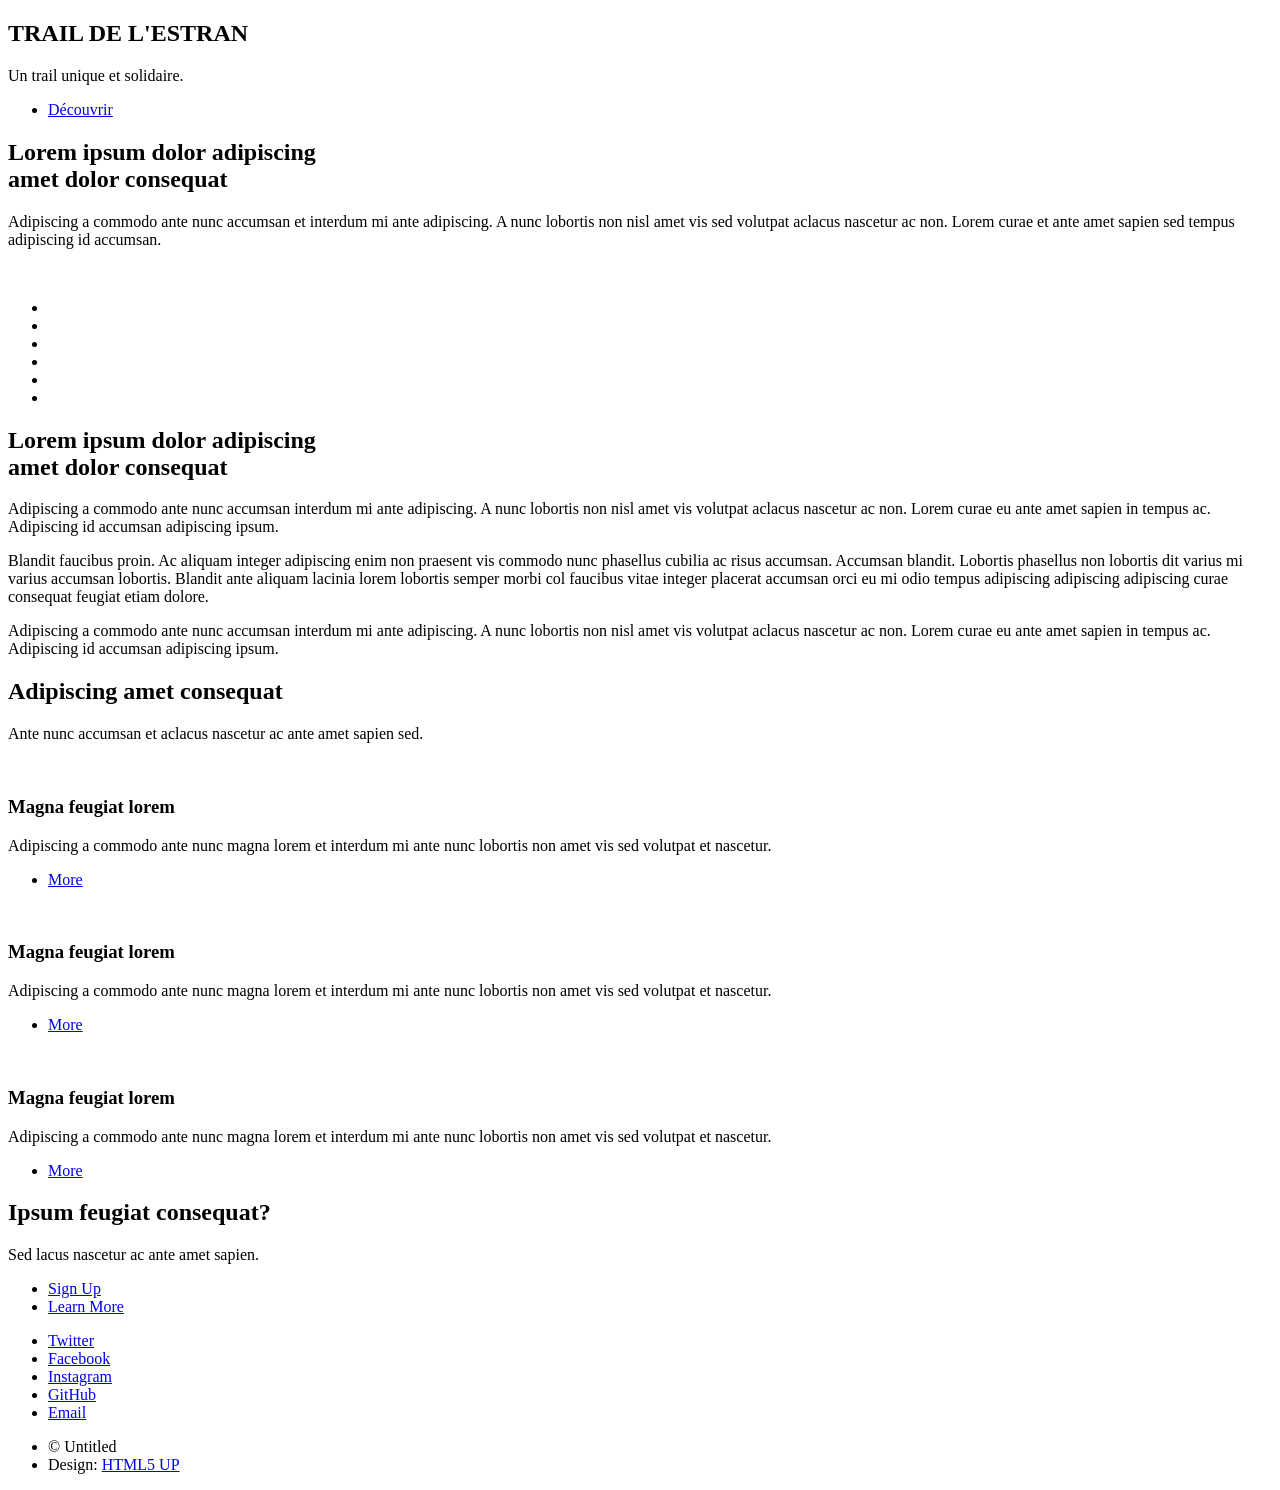
==== index.html @ 40e620a9 "initial commit" ====
<!DOCTYPE HTML>
<!--
	Photon by HTML5 UP
	html5up.net | @ajlkn
	Free for personal and commercial use under the CCA 3.0 license (html5up.net/license)
-->
<html>
	<head>
		<title>Photon by HTML5 UP</title>
		<meta charset="utf-8" />
		<meta name="viewport" content="width=device-width, initial-scale=1, user-scalable=no" />
		<link rel="stylesheet" href="assets/css/main.css" />
		<noscript><link rel="stylesheet" href="assets/css/noscript.css" /></noscript>
	</head>
	<body class="is-preload">

		<!-- Header -->
			<section id="header">
				<div class="inner">
					<span class="icon solid major fa-cloud"></span>
					<h1>TRAIL DE L'ESTRAN</h1>
					<p>Un trail unique et solidaire.</p>
					<ul class="actions special">
						<li><a href="#one" class="button scrolly">Découvrir</a></li>
					</ul>
				</div>
			</section>

		<!-- One -->
			<section id="one" class="main style1">
				<div class="container">
					<div class="row gtr-150">
						<div class="col-6 col-12-medium">
							<header class="major">
								<h2>Lorem ipsum dolor adipiscing<br />
								amet dolor consequat</h2>
							</header>
							<p>Adipiscing a commodo ante nunc accumsan et interdum mi ante adipiscing. A nunc lobortis non nisl amet vis sed volutpat aclacus nascetur ac non. Lorem curae et ante amet sapien sed tempus adipiscing id accumsan.</p>
						</div>
						<div class="col-6 col-12-medium imp-medium">
							<span class="image fit"><img src="images/pic01.jpg" alt="" /></span>
						</div>
					</div>
				</div>
			</section>

		<!-- Two -->
			<section id="two" class="main style2">
				<div class="container">
					<div class="row gtr-150">
						<div class="col-6 col-12-medium">
							<ul class="major-icons">
								<li><span class="icon solid style1 major fa-code"></span></li>
								<li><span class="icon solid style2 major fa-bolt"></span></li>
								<li><span class="icon solid style3 major fa-camera-retro"></span></li>
								<li><span class="icon solid style4 major fa-cog"></span></li>
								<li><span class="icon solid style5 major fa-desktop"></span></li>
								<li><span class="icon solid style6 major fa-calendar"></span></li>
							</ul>
						</div>
						<div class="col-6 col-12-medium">
							<header class="major">
								<h2>Lorem ipsum dolor adipiscing<br />
								amet dolor consequat</h2>
							</header>
							<p>Adipiscing a commodo ante nunc accumsan interdum mi ante adipiscing. A nunc lobortis non nisl amet vis volutpat aclacus nascetur ac non. Lorem curae eu ante amet sapien in tempus ac. Adipiscing id accumsan adipiscing ipsum.</p>
							<p>Blandit faucibus proin. Ac aliquam integer adipiscing enim non praesent vis commodo nunc phasellus cubilia ac risus accumsan. Accumsan blandit. Lobortis phasellus non lobortis dit varius mi varius accumsan lobortis. Blandit ante aliquam lacinia lorem lobortis semper morbi col faucibus vitae integer placerat accumsan orci eu mi odio tempus adipiscing adipiscing adipiscing curae consequat feugiat etiam dolore.</p>
							<p>Adipiscing a commodo ante nunc accumsan interdum mi ante adipiscing. A nunc lobortis non nisl amet vis volutpat aclacus nascetur ac non. Lorem curae eu ante amet sapien in tempus ac. Adipiscing id accumsan adipiscing ipsum.</p>
						</div>
					</div>
				</div>
			</section>

		<!-- Three -->
			<section id="three" class="main style1 special">
				<div class="container">
					<header class="major">
						<h2>Adipiscing amet consequat</h2>
					</header>
					<p>Ante nunc accumsan et aclacus nascetur ac ante amet sapien sed.</p>
					<div class="row gtr-150">
						<div class="col-4 col-12-medium">
							<span class="image fit"><img src="images/pic02.jpg" alt="" /></span>
							<h3>Magna feugiat lorem</h3>
							<p>Adipiscing a commodo ante nunc magna lorem et interdum mi ante nunc lobortis non amet vis sed volutpat et nascetur.</p>
							<ul class="actions special">
								<li><a href="#" class="button">More</a></li>
							</ul>
						</div>
						<div class="col-4 col-12-medium">
							<span class="image fit"><img src="images/pic03.jpg" alt="" /></span>
							<h3>Magna feugiat lorem</h3>
							<p>Adipiscing a commodo ante nunc magna lorem et interdum mi ante nunc lobortis non amet vis sed volutpat et nascetur.</p>
							<ul class="actions special">
								<li><a href="#" class="button">More</a></li>
							</ul>
						</div>
						<div class="col-4 col-12-medium">
							<span class="image fit"><img src="images/pic04.jpg" alt="" /></span>
							<h3>Magna feugiat lorem</h3>
							<p>Adipiscing a commodo ante nunc magna lorem et interdum mi ante nunc lobortis non amet vis sed volutpat et nascetur.</p>
							<ul class="actions special">
								<li><a href="#" class="button">More</a></li>
							</ul>
						</div>
					</div>
				</div>
			</section>

		<!-- Four -->
			<section id="four" class="main style2 special">
				<div class="container">
					<header class="major">
						<h2>Ipsum feugiat consequat?</h2>
					</header>
					<p>Sed lacus nascetur ac ante amet sapien.</p>
					<ul class="actions special">
						<li><a href="#" class="button wide primary">Sign Up</a></li>
						<li><a href="#" class="button wide">Learn More</a></li>
					</ul>
				</div>
			</section>

		<!-- Five -->
		<!--
			<section id="five" class="main style1">
				<div class="container">
					<header class="major special">
						<h2>Elements</h2>
					</header>

					<section>
						<h4>Text</h4>
						<p>This is <b>bold</b> and this is <strong>strong</strong>. This is <i>italic</i> and this is <em>emphasized</em>.
						This is <sup>superscript</sup> text and this is <sub>subscript</sub> text.
						This is <u>underlined</u> and this is code: <code>for (;;) { ... }</code>. Finally, <a href="#">this is a link</a>.</p>
						<hr />
						<header>
							<h4>Heading with a Subtitle</h4>
							<p>Lorem ipsum dolor sit amet nullam id egestas urna aliquam</p>
						</header>
						<p>Nunc lacinia ante nunc ac lobortis. Interdum adipiscing gravida odio porttitor sem non mi integer non faucibus ornare mi ut ante amet placerat aliquet. Volutpat eu sed ante lacinia sapien lorem accumsan varius montes viverra nibh in adipiscing blandit tempus accumsan.</p>
						<header>
							<h5>Heading with a Subtitle</h5>
							<p>Lorem ipsum dolor sit amet nullam id egestas urna aliquam</p>
						</header>
						<p>Nunc lacinia ante nunc ac lobortis. Interdum adipiscing gravida odio porttitor sem non mi integer non faucibus ornare mi ut ante amet placerat aliquet. Volutpat eu sed ante lacinia sapien lorem accumsan varius montes viverra nibh in adipiscing blandit tempus accumsan.</p>
						<hr />
						<h2>Heading Level 2</h2>
						<h3>Heading Level 3</h3>
						<h4>Heading Level 4</h4>
						<h5>Heading Level 5</h5>
						<h6>Heading Level 6</h6>
						<hr />
						<h5>Blockquote</h5>
						<blockquote>Fringilla nisl. Donec accumsan interdum nisi, quis tincidunt felis sagittis eget tempus euismod. Vestibulum ante ipsum primis in faucibus vestibulum. Blandit adipiscing eu felis iaculis volutpat ac adipiscing accumsan faucibus. Vestibulum ante ipsum primis in faucibus lorem ipsum dolor sit amet nullam adipiscing eu felis.</blockquote>
						<h5>Preformatted</h5>
						<pre><code>i = 0;

while (!deck.isInOrder()) {
print 'Iteration ' + i;
deck.shuffle();
i++;
}

print 'It took ' + i + ' iterations to sort the deck.';</code></pre>
					</section>

					<section>
						<h4>Lists</h4>
						<div class="row">
							<div class="col-6 col-12-medium">
								<h5>Unordered</h5>
								<ul>
									<li>Dolor pulvinar etiam.</li>
									<li>Sagittis adipiscing.</li>
									<li>Felis enim feugiat.</li>
								</ul>
								<h5>Alternate</h5>
								<ul class="alt">
									<li>Dolor pulvinar etiam.</li>
									<li>Sagittis adipiscing.</li>
									<li>Felis enim feugiat.</li>
								</ul>
							</div>
							<div class="col-6 col-12-medium">
								<h5>Ordered</h5>
								<ol>
									<li>Dolor pulvinar etiam.</li>
									<li>Etiam vel felis viverra.</li>
									<li>Felis enim feugiat.</li>
									<li>Dolor pulvinar etiam.</li>
									<li>Etiam vel felis lorem.</li>
									<li>Felis enim et feugiat.</li>
								</ol>
								<h5>Icons</h5>
								<ul class="icons">
									<li><a href="#" class="icon brands fa-twitter"><span class="label">Twitter</span></a></li>
									<li><a href="#" class="icon brands fa-facebook-f"><span class="label">Facebook</span></a></li>
									<li><a href="#" class="icon brands fa-instagram"><span class="label">Instagram</span></a></li>
									<li><a href="#" class="icon brands fa-github"><span class="label">Github</span></a></li>
								</ul>
							</div>
						</div>
						<h5>Actions</h5>
						<div class="row">
							<div class="col-6 col-12-medium">
								<ul class="actions">
									<li><a href="#" class="button primary">Default</a></li>
									<li><a href="#" class="button">Default</a></li>
								</ul>
								<ul class="actions small">
									<li><a href="#" class="button primary small">Small</a></li>
									<li><a href="#" class="button small">Small</a></li>
								</ul>
								<ul class="actions stacked">
									<li><a href="#" class="button primary">Default</a></li>
									<li><a href="#" class="button">Default</a></li>
								</ul>
								<ul class="actions stacked">
									<li><a href="#" class="button primary small">Small</a></li>
									<li><a href="#" class="button small">Small</a></li>
								</ul>
							</div>
							<div class="col-6 col-12-medium">
								<ul class="actions stacked">
									<li><a href="#" class="button primary fit">Default</a></li>
									<li><a href="#" class="button fit">Default</a></li>
								</ul>
								<ul class="actions stacked">
									<li><a href="#" class="button primary small fit">Small</a></li>
									<li><a href="#" class="button small fit">Small</a></li>
								</ul>
							</div>
						</div>
					</section>

					<section>
						<h4>Table</h4>
						<h5>Default</h5>
						<div class="table-wrapper">
							<table>
								<thead>
									<tr>
										<th>Name</th>
										<th>Description</th>
										<th>Price</th>
									</tr>
								</thead>
								<tbody>
									<tr>
										<td>Item One</td>
										<td>Ante turpis integer aliquet porttitor.</td>
										<td>29.99</td>
									</tr>
									<tr>
										<td>Item Two</td>
										<td>Vis ac commodo adipiscing arcu aliquet.</td>
										<td>19.99</td>
									</tr>
									<tr>
										<td>Item Three</td>
										<td> Morbi faucibus arcu accumsan lorem.</td>
										<td>29.99</td>
									</tr>
									<tr>
										<td>Item Four</td>
										<td>Vitae integer tempus condimentum.</td>
										<td>19.99</td>
									</tr>
									<tr>
										<td>Item Five</td>
										<td>Ante turpis integer aliquet porttitor.</td>
										<td>29.99</td>
									</tr>
								</tbody>
								<tfoot>
									<tr>
										<td colspan="2"></td>
										<td>100.00</td>
									</tr>
								</tfoot>
							</table>
						</div>

						<h5>Alternate</h5>
						<div class="table-wrapper">
							<table class="alt">
								<thead>
									<tr>
										<th>Name</th>
										<th>Description</th>
										<th>Price</th>
									</tr>
								</thead>
								<tbody>
									<tr>
										<td>Item One</td>
										<td>Ante turpis integer aliquet porttitor.</td>
										<td>29.99</td>
									</tr>
									<tr>
										<td>Item Two</td>
										<td>Vis ac commodo adipiscing arcu aliquet.</td>
										<td>19.99</td>
									</tr>
									<tr>
										<td>Item Three</td>
										<td> Morbi faucibus arcu accumsan lorem.</td>
										<td>29.99</td>
									</tr>
									<tr>
										<td>Item Four</td>
										<td>Vitae integer tempus condimentum.</td>
										<td>19.99</td>
									</tr>
									<tr>
										<td>Item Five</td>
										<td>Ante turpis integer aliquet porttitor.</td>
										<td>29.99</td>
									</tr>
								</tbody>
								<tfoot>
									<tr>
										<td colspan="2"></td>
										<td>100.00</td>
									</tr>
								</tfoot>
							</table>
						</div>
					</section>

					<section>
						<h4>Buttons</h4>
						<ul class="actions">
							<li><a href="#" class="button primary">Primary</a></li>
							<li><a href="#" class="button">Default</a></li>
						</ul>
						<ul class="actions">
							<li><a href="#" class="button large">Large</a></li>
							<li><a href="#" class="button">Default</a></li>
							<li><a href="#" class="button small">Small</a></li>
						</ul>
						<ul class="actions fit">
							<li><a href="#" class="button fit">Fit</a></li>
							<li><a href="#" class="button primary fit">Fit</a></li>
							<li><a href="#" class="button fit">Fit</a></li>
						</ul>
						<ul class="actions fit small">
							<li><a href="#" class="button primary fit small">Fit + Small</a></li>
							<li><a href="#" class="button fit small">Fit + Small</a></li>
							<li><a href="#" class="button primary fit small">Fit + Small</a></li>
						</ul>
						<ul class="actions">
							<li><a href="#" class="button primary icon solid fa-download">Icon</a></li>
							<li><a href="#" class="button icon solid fa-download">Icon</a></li>
						</ul>
						<ul class="actions">
							<li><span class="button primary disabled">Disabled</span></li>
							<li><span class="button disabled">Disabled</span></li>
						</ul>
					</section>

					<section>
						<h4>Form</h4>
						<form method="post" action="#">
							<div class="row gtr-uniform gtr-50">
								<div class="col-6 col-12-xsmall">
									<input type="text" name="demo-name" id="demo-name" value="" placeholder="Name" />
								</div>
								<div class="col-6 col-12-xsmall">
									<input type="email" name="demo-email" id="demo-email" value="" placeholder="Email" />
								</div>
								<div class="col-12">
									<select name="demo-category" id="demo-category">
										<option value="">- Category -</option>
										<option value="1">Manufacturing</option>
										<option value="1">Shipping</option>
										<option value="1">Administration</option>
										<option value="1">Human Resources</option>
									</select>
								</div>
								<div class="col-4 col-12-small">
									<input type="radio" id="demo-priority-low" name="demo-priority" checked>
									<label for="demo-priority-low">Low</label>
								</div>
								<div class="col-4 col-12-small">
									<input type="radio" id="demo-priority-normal" name="demo-priority">
									<label for="demo-priority-normal">Normal</label>
								</div>
								<div class="col-4 col-12-small">
									<input type="radio" id="demo-priority-high" name="demo-priority">
									<label for="demo-priority-high">High</label>
								</div>
								<div class="col-6 col-12-small">
									<input type="checkbox" id="demo-copy" name="demo-copy">
									<label for="demo-copy">Email me a copy</label>
								</div>
								<div class="col-6 col-12-small">
									<input type="checkbox" id="demo-human" name="demo-human" checked>
									<label for="demo-human">Not a robot</label>
								</div>
								<div class="col-12">
									<textarea name="demo-message" id="demo-message" placeholder="Enter your message" rows="6"></textarea>
								</div>
								<div class="col-12">
									<ul class="actions">
										<li><input type="submit" value="Send Message" class="primary" /></li>
										<li><input type="reset" value="Reset" /></li>
									</ul>
								</div>
							</div>
						</form>
					</section>

					<section>
						<h4>Image</h4>
						<h5>Fit</h5>
						<div class="box alt">
							<div class="row gtr-uniform gtr-50">
								<div class="col-12"><span class="image fit"><img src="images/pic06.jpg" alt="" /></span></div>
								<div class="col-4"><span class="image fit"><img src="images/pic02.jpg" alt="" /></span></div>
								<div class="col-4"><span class="image fit"><img src="images/pic03.jpg" alt="" /></span></div>
								<div class="col-4"><span class="image fit"><img src="images/pic04.jpg" alt="" /></span></div>
								<div class="col-4"><span class="image fit"><img src="images/pic03.jpg" alt="" /></span></div>
								<div class="col-4"><span class="image fit"><img src="images/pic04.jpg" alt="" /></span></div>
								<div class="col-4"><span class="image fit"><img src="images/pic02.jpg" alt="" /></span></div>
								<div class="col-4"><span class="image fit"><img src="images/pic04.jpg" alt="" /></span></div>
								<div class="col-4"><span class="image fit"><img src="images/pic02.jpg" alt="" /></span></div>
								<div class="col-4"><span class="image fit"><img src="images/pic03.jpg" alt="" /></span></div>
							</div>
						</div>
						<h5>Left &amp; Right</h5>
						<p><span class="image left"><img src="images/pic05.jpg" alt="" /></span>Fringilla nisl. Donec accumsan interdum nisi, quis tincidunt felis sagittis eget. tempus euismod. Vestibulum ante ipsum primis in faucibus vestibulum. Blandit adipiscing eu felis iaculis volutpat ac adipiscing accumsan eu faucibus. Integer ac pellentesque praesent tincidunt felis sagittis eget. tempus euismod. Vestibulum ante ipsum primis in faucibus vestibulum. Blandit adipiscing eu felis iaculis volutpat ac adipiscing accumsan eu faucibus. Integer ac pellentesque praesent. Donec accumsan interdum nisi, quis tincidunt felis sagittis eget. tempus euismod. Vestibulum ante ipsum primis in faucibus vestibulum. Blandit adipiscing eu felis iaculis volutpat ac adipiscing accumsan eu faucibus. Integer ac pellentesque praesent tincidunt felis sagittis eget. tempus euismod. Vestibulum ante ipsum primis in faucibus vestibulum. Blandit adipiscing eu felis iaculis volutpat ac adipiscing accumsan eu faucibus. Integer ac pellentesque praesent. Blandit adipiscing eu felis iaculis volutpat ac adipiscing accumsan eu faucibus. Integer ac pellentesque praesent tincidunt felis sagittis eget. tempus euismod. Vestibulum ante ipsum primis in faucibus vestibulum. Blandit adipiscing eu felis iaculis volutpat ac adipiscing accumsan eu faucibus. Integer ac pellentesque praesent.</p>
						<p><span class="image right"><img src="images/pic05.jpg" alt="" /></span>Fringilla nisl. Donec accumsan interdum nisi, quis tincidunt felis sagittis eget. tempus euismod. Vestibulum ante ipsum primis in faucibus vestibulum. Blandit adipiscing eu felis iaculis volutpat ac adipiscing accumsan eu faucibus. Integer ac pellentesque praesent tincidunt felis sagittis eget. tempus euismod. Vestibulum ante ipsum primis in faucibus vestibulum. Blandit adipiscing eu felis iaculis volutpat ac adipiscing accumsan eu faucibus. Integer ac pellentesque praesent. Donec accumsan interdum nisi, quis tincidunt felis sagittis eget. tempus euismod. Vestibulum ante ipsum primis in faucibus vestibulum. Blandit adipiscing eu felis iaculis volutpat ac adipiscing accumsan eu faucibus. Integer ac pellentesque praesent tincidunt felis sagittis eget. tempus euismod. Vestibulum ante ipsum primis in faucibus vestibulum. Blandit adipiscing eu felis iaculis volutpat ac adipiscing accumsan eu faucibus. Integer ac pellentesque praesent. Blandit adipiscing eu felis iaculis volutpat ac adipiscing accumsan eu faucibus. Integer ac pellentesque praesent tincidunt felis sagittis eget. tempus euismod. Vestibulum ante ipsum primis in faucibus vestibulum. Blandit adipiscing eu felis iaculis volutpat ac adipiscing accumsan eu faucibus. Integer ac pellentesque praesent.</p>
					</section>

				</div>
			</section>
		-->

		<!-- Footer -->
			<section id="footer">
				<ul class="icons">
					<li><a href="#" class="icon brands alt fa-twitter"><span class="label">Twitter</span></a></li>
					<li><a href="#" class="icon brands alt fa-facebook-f"><span class="label">Facebook</span></a></li>
					<li><a href="#" class="icon brands alt fa-instagram"><span class="label">Instagram</span></a></li>
					<li><a href="#" class="icon brands alt fa-github"><span class="label">GitHub</span></a></li>
					<li><a href="#" class="icon solid alt fa-envelope"><span class="label">Email</span></a></li>
				</ul>
				<ul class="copyright">
					<li>&copy; Untitled</li><li>Design: <a href="http://html5up.net">HTML5 UP</a></li>
				</ul>
			</section>

		<!-- Scripts -->
			<script src="assets/js/jquery.min.js"></script>
			<script src="assets/js/jquery.scrolly.min.js"></script>
			<script src="assets/js/browser.min.js"></script>
			<script src="assets/js/breakpoints.min.js"></script>
			<script src="assets/js/util.js"></script>
			<script src="assets/js/main.js"></script>

	</body>
</html>
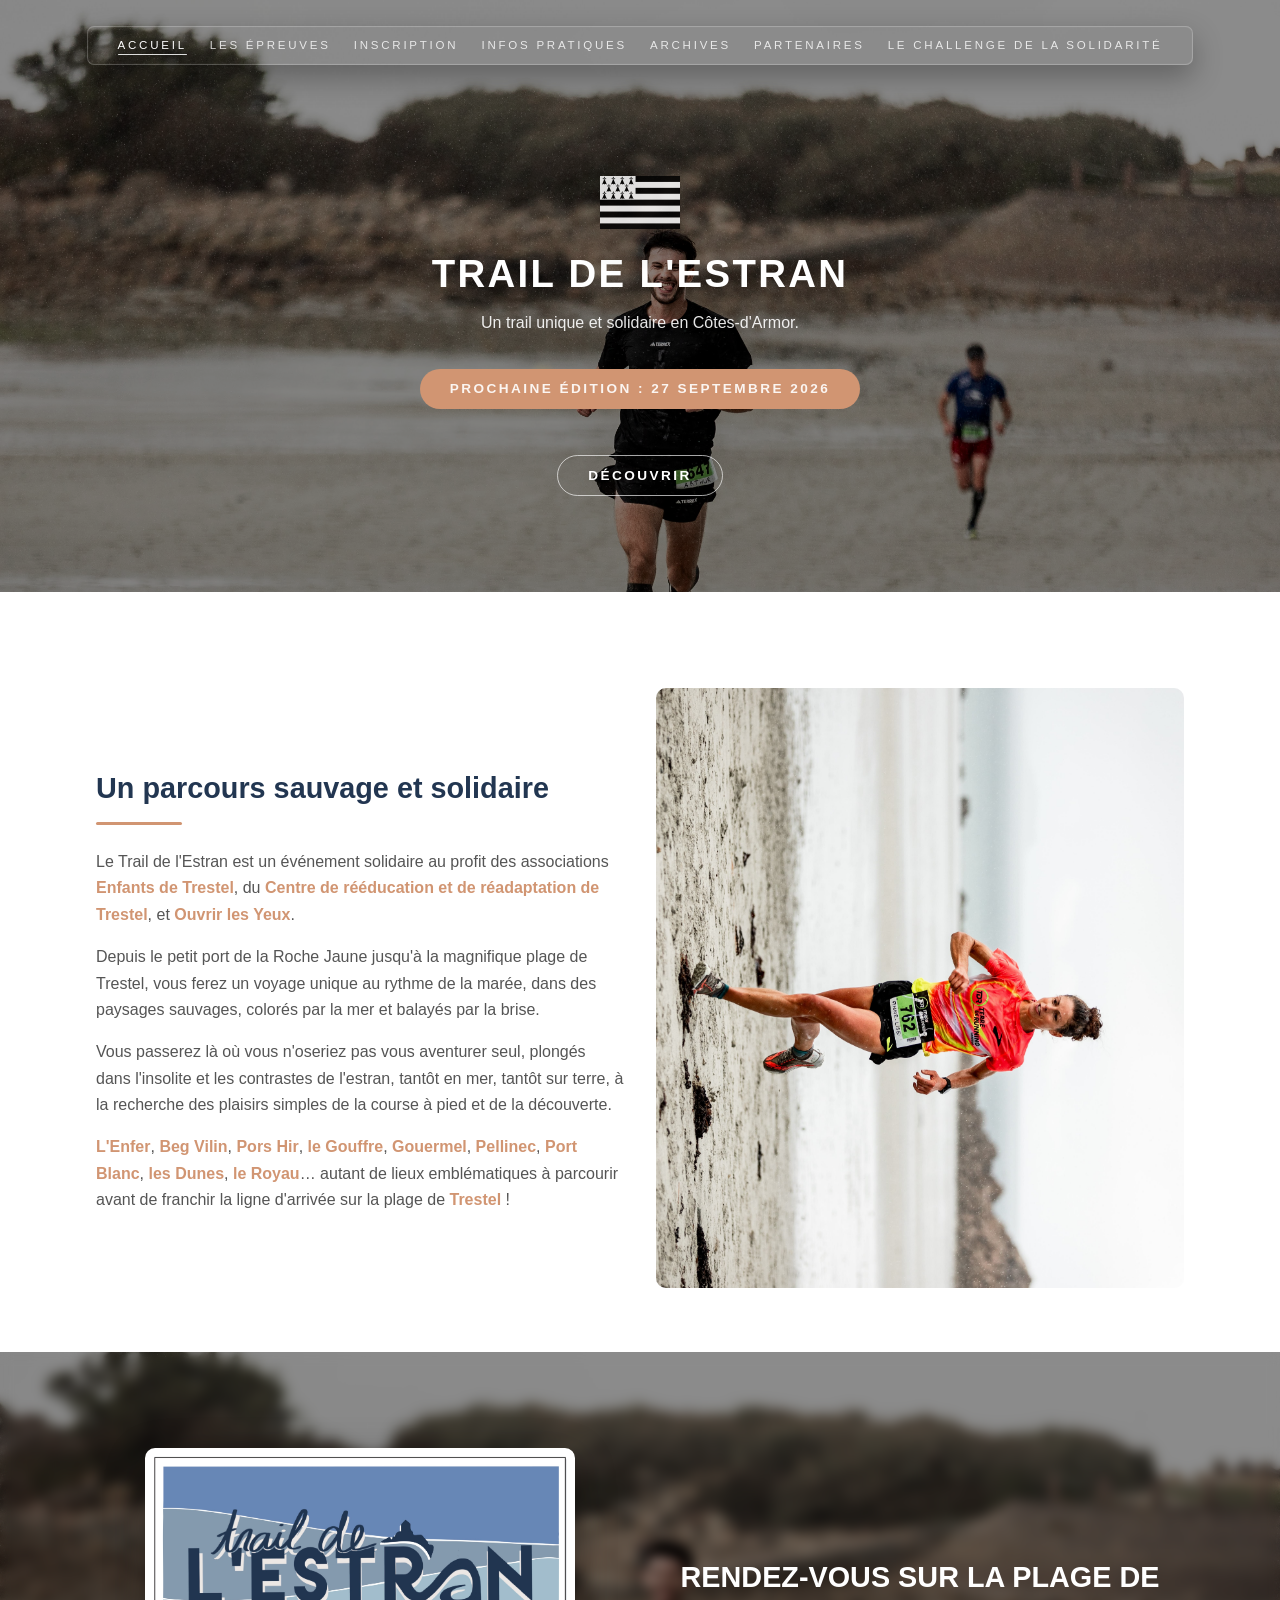
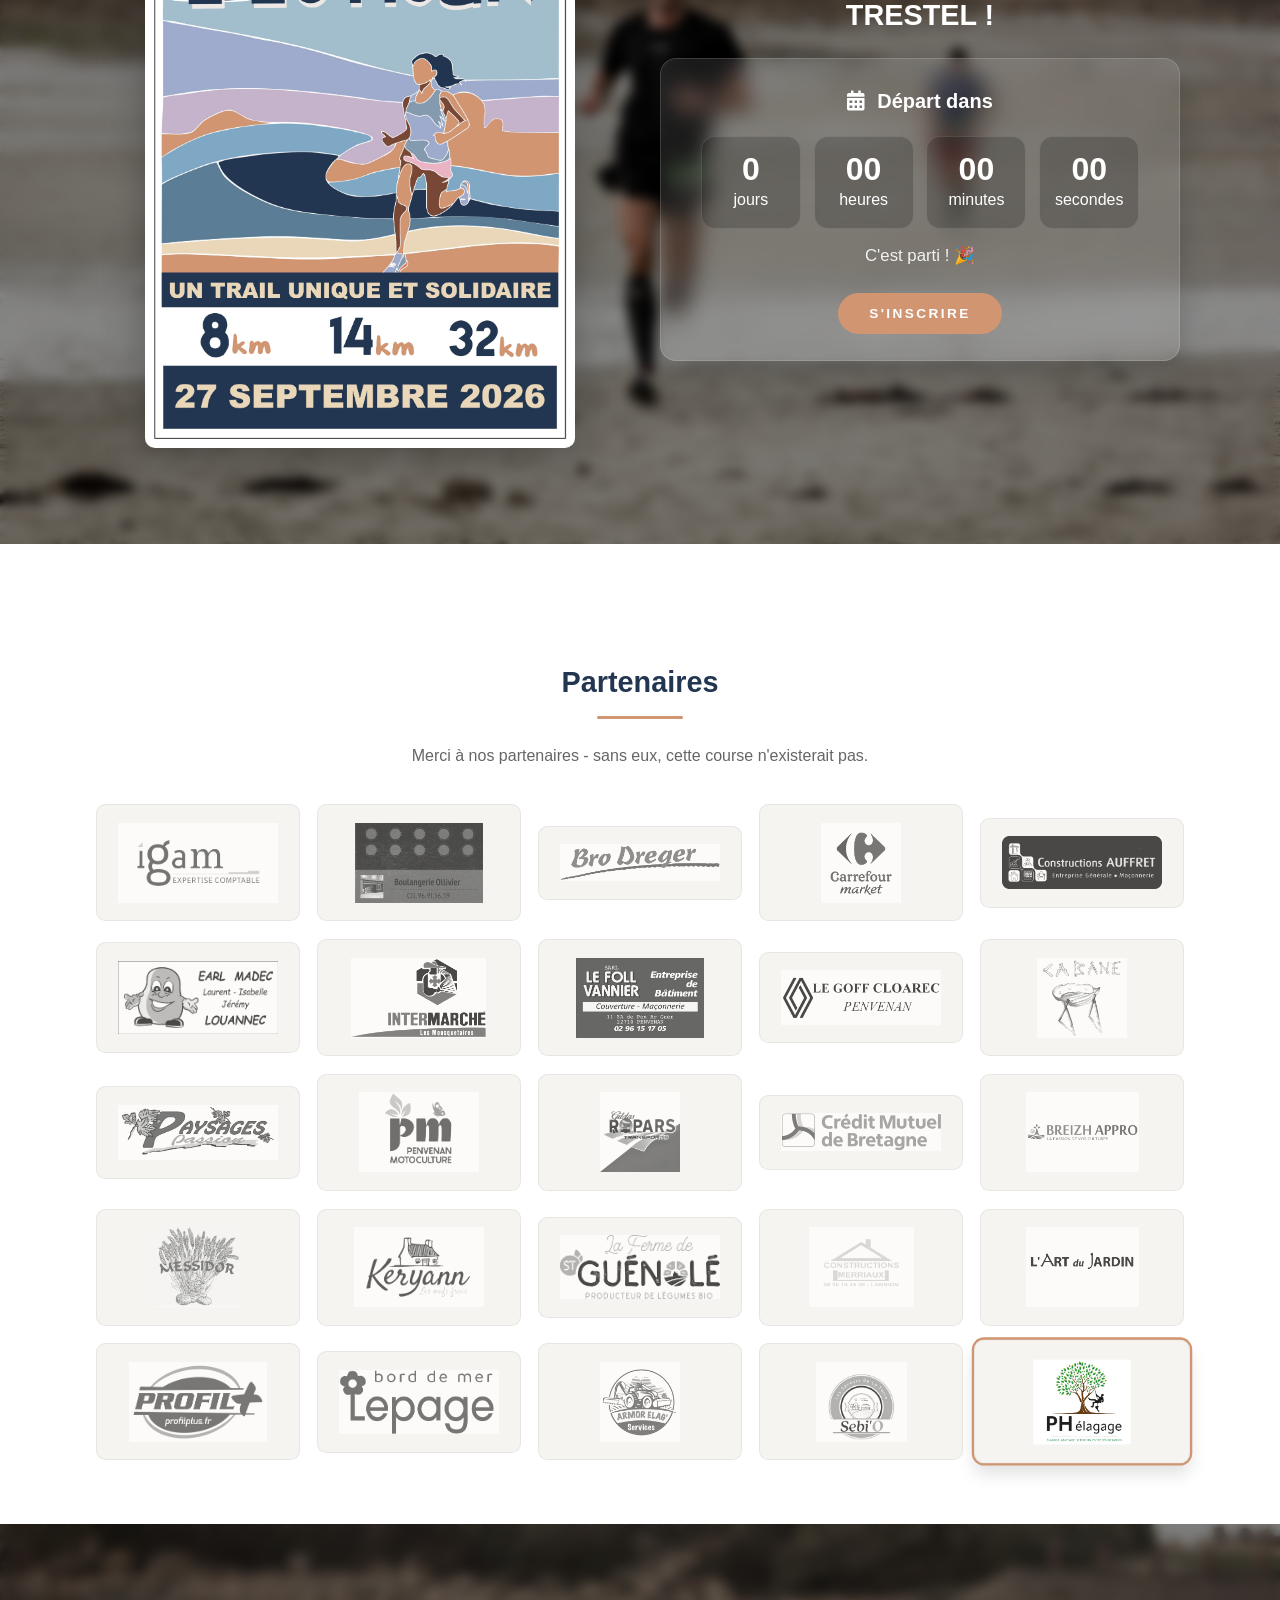
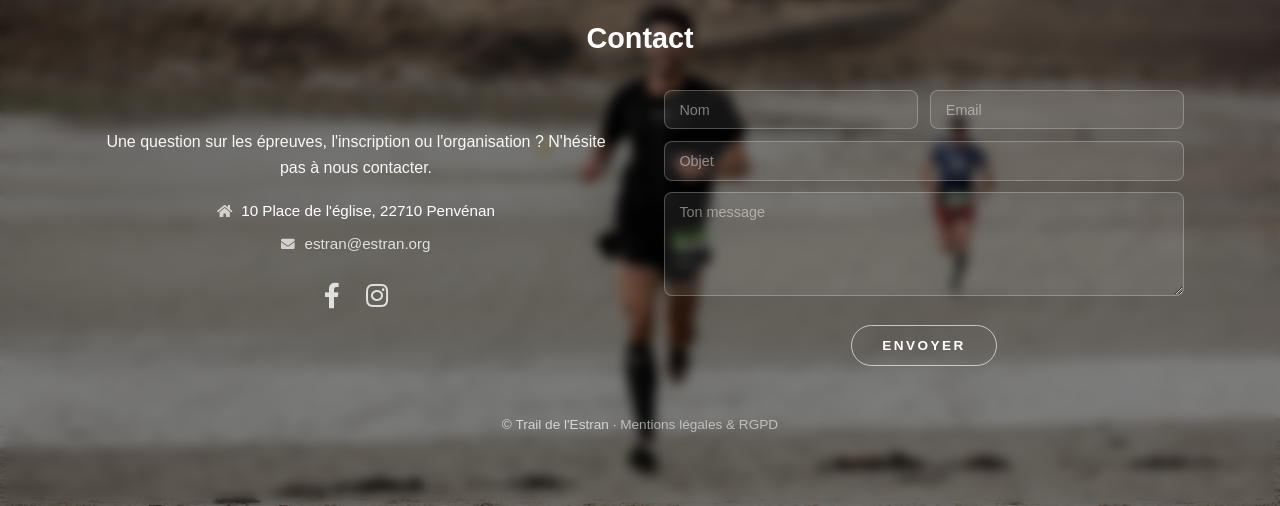
==== commit 05922c2d: "refonte repo" ====
--- a/index.html
+++ b/index.html
@@ -1,465 +1,208 @@
-<!DOCTYPE HTML>
-<!--
-	Photon by HTML5 UP
-	html5up.net | @ajlkn
-	Free for personal and commercial use under the CCA 3.0 license (html5up.net/license)
--->
-<html>
-	<head>
-		<title>Photon by HTML5 UP</title>
-		<meta charset="utf-8" />
-		<meta name="viewport" content="width=device-width, initial-scale=1, user-scalable=no" />
-		<link rel="stylesheet" href="assets/css/main.css" />
-		<noscript><link rel="stylesheet" href="assets/css/noscript.css" /></noscript>
-	</head>
-	<body class="is-preload">
-
-		<!-- Header -->
-			<section id="header">
-				<div class="inner">
-					<span class="icon solid major fa-cloud"></span>
-					<h1>TRAIL DE L'ESTRAN</h1>
-					<p>Un trail unique et solidaire.</p>
-					<ul class="actions special">
-						<li><a href="#one" class="button scrolly">Découvrir</a></li>
-					</ul>
-				</div>
-			</section>
-
-		<!-- One -->
-			<section id="one" class="main style1">
-				<div class="container">
-					<div class="row gtr-150">
-						<div class="col-6 col-12-medium">
-							<header class="major">
-								<h2>Lorem ipsum dolor adipiscing<br />
-								amet dolor consequat</h2>
-							</header>
-							<p>Adipiscing a commodo ante nunc accumsan et interdum mi ante adipiscing. A nunc lobortis non nisl amet vis sed volutpat aclacus nascetur ac non. Lorem curae et ante amet sapien sed tempus adipiscing id accumsan.</p>
-						</div>
-						<div class="col-6 col-12-medium imp-medium">
-							<span class="image fit"><img src="images/pic01.jpg" alt="" /></span>
-						</div>
-					</div>
-				</div>
-			</section>
-
-		<!-- Two -->
-			<section id="two" class="main style2">
-				<div class="container">
-					<div class="row gtr-150">
-						<div class="col-6 col-12-medium">
-							<ul class="major-icons">
-								<li><span class="icon solid style1 major fa-code"></span></li>
-								<li><span class="icon solid style2 major fa-bolt"></span></li>
-								<li><span class="icon solid style3 major fa-camera-retro"></span></li>
-								<li><span class="icon solid style4 major fa-cog"></span></li>
-								<li><span class="icon solid style5 major fa-desktop"></span></li>
-								<li><span class="icon solid style6 major fa-calendar"></span></li>
-							</ul>
-						</div>
-						<div class="col-6 col-12-medium">
-							<header class="major">
-								<h2>Lorem ipsum dolor adipiscing<br />
-								amet dolor consequat</h2>
-							</header>
-							<p>Adipiscing a commodo ante nunc accumsan interdum mi ante adipiscing. A nunc lobortis non nisl amet vis volutpat aclacus nascetur ac non. Lorem curae eu ante amet sapien in tempus ac. Adipiscing id accumsan adipiscing ipsum.</p>
-							<p>Blandit faucibus proin. Ac aliquam integer adipiscing enim non praesent vis commodo nunc phasellus cubilia ac risus accumsan. Accumsan blandit. Lobortis phasellus non lobortis dit varius mi varius accumsan lobortis. Blandit ante aliquam lacinia lorem lobortis semper morbi col faucibus vitae integer placerat accumsan orci eu mi odio tempus adipiscing adipiscing adipiscing curae consequat feugiat etiam dolore.</p>
-							<p>Adipiscing a commodo ante nunc accumsan interdum mi ante adipiscing. A nunc lobortis non nisl amet vis volutpat aclacus nascetur ac non. Lorem curae eu ante amet sapien in tempus ac. Adipiscing id accumsan adipiscing ipsum.</p>
-						</div>
-					</div>
-				</div>
-			</section>
-
-		<!-- Three -->
-			<section id="three" class="main style1 special">
-				<div class="container">
-					<header class="major">
-						<h2>Adipiscing amet consequat</h2>
-					</header>
-					<p>Ante nunc accumsan et aclacus nascetur ac ante amet sapien sed.</p>
-					<div class="row gtr-150">
-						<div class="col-4 col-12-medium">
-							<span class="image fit"><img src="images/pic02.jpg" alt="" /></span>
-							<h3>Magna feugiat lorem</h3>
-							<p>Adipiscing a commodo ante nunc magna lorem et interdum mi ante nunc lobortis non amet vis sed volutpat et nascetur.</p>
-							<ul class="actions special">
-								<li><a href="#" class="button">More</a></li>
-							</ul>
-						</div>
-						<div class="col-4 col-12-medium">
-							<span class="image fit"><img src="images/pic03.jpg" alt="" /></span>
-							<h3>Magna feugiat lorem</h3>
-							<p>Adipiscing a commodo ante nunc magna lorem et interdum mi ante nunc lobortis non amet vis sed volutpat et nascetur.</p>
-							<ul class="actions special">
-								<li><a href="#" class="button">More</a></li>
-							</ul>
-						</div>
-						<div class="col-4 col-12-medium">
-							<span class="image fit"><img src="images/pic04.jpg" alt="" /></span>
-							<h3>Magna feugiat lorem</h3>
-							<p>Adipiscing a commodo ante nunc magna lorem et interdum mi ante nunc lobortis non amet vis sed volutpat et nascetur.</p>
-							<ul class="actions special">
-								<li><a href="#" class="button">More</a></li>
-							</ul>
-						</div>
-					</div>
-				</div>
-			</section>
-
-		<!-- Four -->
-			<section id="four" class="main style2 special">
-				<div class="container">
-					<header class="major">
-						<h2>Ipsum feugiat consequat?</h2>
-					</header>
-					<p>Sed lacus nascetur ac ante amet sapien.</p>
-					<ul class="actions special">
-						<li><a href="#" class="button wide primary">Sign Up</a></li>
-						<li><a href="#" class="button wide">Learn More</a></li>
-					</ul>
-				</div>
-			</section>
-
-		<!-- Five -->
-		<!--
-			<section id="five" class="main style1">
-				<div class="container">
-					<header class="major special">
-						<h2>Elements</h2>
-					</header>
-
-					<section>
-						<h4>Text</h4>
-						<p>This is <b>bold</b> and this is <strong>strong</strong>. This is <i>italic</i> and this is <em>emphasized</em>.
-						This is <sup>superscript</sup> text and this is <sub>subscript</sub> text.
-						This is <u>underlined</u> and this is code: <code>for (;;) { ... }</code>. Finally, <a href="#">this is a link</a>.</p>
-						<hr />
-						<header>
-							<h4>Heading with a Subtitle</h4>
-							<p>Lorem ipsum dolor sit amet nullam id egestas urna aliquam</p>
-						</header>
-						<p>Nunc lacinia ante nunc ac lobortis. Interdum adipiscing gravida odio porttitor sem non mi integer non faucibus ornare mi ut ante amet placerat aliquet. Volutpat eu sed ante lacinia sapien lorem accumsan varius montes viverra nibh in adipiscing blandit tempus accumsan.</p>
-						<header>
-							<h5>Heading with a Subtitle</h5>
-							<p>Lorem ipsum dolor sit amet nullam id egestas urna aliquam</p>
-						</header>
-						<p>Nunc lacinia ante nunc ac lobortis. Interdum adipiscing gravida odio porttitor sem non mi integer non faucibus ornare mi ut ante amet placerat aliquet. Volutpat eu sed ante lacinia sapien lorem accumsan varius montes viverra nibh in adipiscing blandit tempus accumsan.</p>
-						<hr />
-						<h2>Heading Level 2</h2>
-						<h3>Heading Level 3</h3>
-						<h4>Heading Level 4</h4>
-						<h5>Heading Level 5</h5>
-						<h6>Heading Level 6</h6>
-						<hr />
-						<h5>Blockquote</h5>
-						<blockquote>Fringilla nisl. Donec accumsan interdum nisi, quis tincidunt felis sagittis eget tempus euismod. Vestibulum ante ipsum primis in faucibus vestibulum. Blandit adipiscing eu felis iaculis volutpat ac adipiscing accumsan faucibus. Vestibulum ante ipsum primis in faucibus lorem ipsum dolor sit amet nullam adipiscing eu felis.</blockquote>
-						<h5>Preformatted</h5>
-						<pre><code>i = 0;
-
-while (!deck.isInOrder()) {
-print 'Iteration ' + i;
-deck.shuffle();
-i++;
-}
-
-print 'It took ' + i + ' iterations to sort the deck.';</code></pre>
-					</section>
-
-					<section>
-						<h4>Lists</h4>
-						<div class="row">
-							<div class="col-6 col-12-medium">
-								<h5>Unordered</h5>
-								<ul>
-									<li>Dolor pulvinar etiam.</li>
-									<li>Sagittis adipiscing.</li>
-									<li>Felis enim feugiat.</li>
-								</ul>
-								<h5>Alternate</h5>
-								<ul class="alt">
-									<li>Dolor pulvinar etiam.</li>
-									<li>Sagittis adipiscing.</li>
-									<li>Felis enim feugiat.</li>
-								</ul>
-							</div>
-							<div class="col-6 col-12-medium">
-								<h5>Ordered</h5>
-								<ol>
-									<li>Dolor pulvinar etiam.</li>
-									<li>Etiam vel felis viverra.</li>
-									<li>Felis enim feugiat.</li>
-									<li>Dolor pulvinar etiam.</li>
-									<li>Etiam vel felis lorem.</li>
-									<li>Felis enim et feugiat.</li>
-								</ol>
-								<h5>Icons</h5>
-								<ul class="icons">
-									<li><a href="#" class="icon brands fa-twitter"><span class="label">Twitter</span></a></li>
-									<li><a href="#" class="icon brands fa-facebook-f"><span class="label">Facebook</span></a></li>
-									<li><a href="#" class="icon brands fa-instagram"><span class="label">Instagram</span></a></li>
-									<li><a href="#" class="icon brands fa-github"><span class="label">Github</span></a></li>
-								</ul>
-							</div>
-						</div>
-						<h5>Actions</h5>
-						<div class="row">
-							<div class="col-6 col-12-medium">
-								<ul class="actions">
-									<li><a href="#" class="button primary">Default</a></li>
-									<li><a href="#" class="button">Default</a></li>
-								</ul>
-								<ul class="actions small">
-									<li><a href="#" class="button primary small">Small</a></li>
-									<li><a href="#" class="button small">Small</a></li>
-								</ul>
-								<ul class="actions stacked">
-									<li><a href="#" class="button primary">Default</a></li>
-									<li><a href="#" class="button">Default</a></li>
-								</ul>
-								<ul class="actions stacked">
-									<li><a href="#" class="button primary small">Small</a></li>
-									<li><a href="#" class="button small">Small</a></li>
-								</ul>
-							</div>
-							<div class="col-6 col-12-medium">
-								<ul class="actions stacked">
-									<li><a href="#" class="button primary fit">Default</a></li>
-									<li><a href="#" class="button fit">Default</a></li>
-								</ul>
-								<ul class="actions stacked">
-									<li><a href="#" class="button primary small fit">Small</a></li>
-									<li><a href="#" class="button small fit">Small</a></li>
-								</ul>
-							</div>
-						</div>
-					</section>
-
-					<section>
-						<h4>Table</h4>
-						<h5>Default</h5>
-						<div class="table-wrapper">
-							<table>
-								<thead>
-									<tr>
-										<th>Name</th>
-										<th>Description</th>
-										<th>Price</th>
-									</tr>
-								</thead>
-								<tbody>
-									<tr>
-										<td>Item One</td>
-										<td>Ante turpis integer aliquet porttitor.</td>
-										<td>29.99</td>
-									</tr>
-									<tr>
-										<td>Item Two</td>
-										<td>Vis ac commodo adipiscing arcu aliquet.</td>
-										<td>19.99</td>
-									</tr>
-									<tr>
-										<td>Item Three</td>
-										<td> Morbi faucibus arcu accumsan lorem.</td>
-										<td>29.99</td>
-									</tr>
-									<tr>
-										<td>Item Four</td>
-										<td>Vitae integer tempus condimentum.</td>
-										<td>19.99</td>
-									</tr>
-									<tr>
-										<td>Item Five</td>
-										<td>Ante turpis integer aliquet porttitor.</td>
-										<td>29.99</td>
-									</tr>
-								</tbody>
-								<tfoot>
-									<tr>
-										<td colspan="2"></td>
-										<td>100.00</td>
-									</tr>
-								</tfoot>
-							</table>
-						</div>
-
-						<h5>Alternate</h5>
-						<div class="table-wrapper">
-							<table class="alt">
-								<thead>
-									<tr>
-										<th>Name</th>
-										<th>Description</th>
-										<th>Price</th>
-									</tr>
-								</thead>
-								<tbody>
-									<tr>
-										<td>Item One</td>
-										<td>Ante turpis integer aliquet porttitor.</td>
-										<td>29.99</td>
-									</tr>
-									<tr>
-										<td>Item Two</td>
-										<td>Vis ac commodo adipiscing arcu aliquet.</td>
-										<td>19.99</td>
-									</tr>
-									<tr>
-										<td>Item Three</td>
-										<td> Morbi faucibus arcu accumsan lorem.</td>
-										<td>29.99</td>
-									</tr>
-									<tr>
-										<td>Item Four</td>
-										<td>Vitae integer tempus condimentum.</td>
-										<td>19.99</td>
-									</tr>
-									<tr>
-										<td>Item Five</td>
-										<td>Ante turpis integer aliquet porttitor.</td>
-										<td>29.99</td>
-									</tr>
-								</tbody>
-								<tfoot>
-									<tr>
-										<td colspan="2"></td>
-										<td>100.00</td>
-									</tr>
-								</tfoot>
-							</table>
-						</div>
-					</section>
-
-					<section>
-						<h4>Buttons</h4>
-						<ul class="actions">
-							<li><a href="#" class="button primary">Primary</a></li>
-							<li><a href="#" class="button">Default</a></li>
-						</ul>
-						<ul class="actions">
-							<li><a href="#" class="button large">Large</a></li>
-							<li><a href="#" class="button">Default</a></li>
-							<li><a href="#" class="button small">Small</a></li>
-						</ul>
-						<ul class="actions fit">
-							<li><a href="#" class="button fit">Fit</a></li>
-							<li><a href="#" class="button primary fit">Fit</a></li>
-							<li><a href="#" class="button fit">Fit</a></li>
-						</ul>
-						<ul class="actions fit small">
-							<li><a href="#" class="button primary fit small">Fit + Small</a></li>
-							<li><a href="#" class="button fit small">Fit + Small</a></li>
-							<li><a href="#" class="button primary fit small">Fit + Small</a></li>
-						</ul>
-						<ul class="actions">
-							<li><a href="#" class="button primary icon solid fa-download">Icon</a></li>
-							<li><a href="#" class="button icon solid fa-download">Icon</a></li>
-						</ul>
-						<ul class="actions">
-							<li><span class="button primary disabled">Disabled</span></li>
-							<li><span class="button disabled">Disabled</span></li>
-						</ul>
-					</section>
-
-					<section>
-						<h4>Form</h4>
-						<form method="post" action="#">
-							<div class="row gtr-uniform gtr-50">
-								<div class="col-6 col-12-xsmall">
-									<input type="text" name="demo-name" id="demo-name" value="" placeholder="Name" />
-								</div>
-								<div class="col-6 col-12-xsmall">
-									<input type="email" name="demo-email" id="demo-email" value="" placeholder="Email" />
-								</div>
-								<div class="col-12">
-									<select name="demo-category" id="demo-category">
-										<option value="">- Category -</option>
-										<option value="1">Manufacturing</option>
-										<option value="1">Shipping</option>
-										<option value="1">Administration</option>
-										<option value="1">Human Resources</option>
-									</select>
-								</div>
-								<div class="col-4 col-12-small">
-									<input type="radio" id="demo-priority-low" name="demo-priority" checked>
-									<label for="demo-priority-low">Low</label>
-								</div>
-								<div class="col-4 col-12-small">
-									<input type="radio" id="demo-priority-normal" name="demo-priority">
-									<label for="demo-priority-normal">Normal</label>
-								</div>
-								<div class="col-4 col-12-small">
-									<input type="radio" id="demo-priority-high" name="demo-priority">
-									<label for="demo-priority-high">High</label>
-								</div>
-								<div class="col-6 col-12-small">
-									<input type="checkbox" id="demo-copy" name="demo-copy">
-									<label for="demo-copy">Email me a copy</label>
-								</div>
-								<div class="col-6 col-12-small">
-									<input type="checkbox" id="demo-human" name="demo-human" checked>
-									<label for="demo-human">Not a robot</label>
-								</div>
-								<div class="col-12">
-									<textarea name="demo-message" id="demo-message" placeholder="Enter your message" rows="6"></textarea>
-								</div>
-								<div class="col-12">
-									<ul class="actions">
-										<li><input type="submit" value="Send Message" class="primary" /></li>
-										<li><input type="reset" value="Reset" /></li>
-									</ul>
-								</div>
-							</div>
-						</form>
-					</section>
-
-					<section>
-						<h4>Image</h4>
-						<h5>Fit</h5>
-						<div class="box alt">
-							<div class="row gtr-uniform gtr-50">
-								<div class="col-12"><span class="image fit"><img src="images/pic06.jpg" alt="" /></span></div>
-								<div class="col-4"><span class="image fit"><img src="images/pic02.jpg" alt="" /></span></div>
-								<div class="col-4"><span class="image fit"><img src="images/pic03.jpg" alt="" /></span></div>
-								<div class="col-4"><span class="image fit"><img src="images/pic04.jpg" alt="" /></span></div>
-								<div class="col-4"><span class="image fit"><img src="images/pic03.jpg" alt="" /></span></div>
-								<div class="col-4"><span class="image fit"><img src="images/pic04.jpg" alt="" /></span></div>
-								<div class="col-4"><span class="image fit"><img src="images/pic02.jpg" alt="" /></span></div>
-								<div class="col-4"><span class="image fit"><img src="images/pic04.jpg" alt="" /></span></div>
-								<div class="col-4"><span class="image fit"><img src="images/pic02.jpg" alt="" /></span></div>
-								<div class="col-4"><span class="image fit"><img src="images/pic03.jpg" alt="" /></span></div>
-							</div>
-						</div>
-						<h5>Left &amp; Right</h5>
-						<p><span class="image left"><img src="images/pic05.jpg" alt="" /></span>Fringilla nisl. Donec accumsan interdum nisi, quis tincidunt felis sagittis eget. tempus euismod. Vestibulum ante ipsum primis in faucibus vestibulum. Blandit adipiscing eu felis iaculis volutpat ac adipiscing accumsan eu faucibus. Integer ac pellentesque praesent tincidunt felis sagittis eget. tempus euismod. Vestibulum ante ipsum primis in faucibus vestibulum. Blandit adipiscing eu felis iaculis volutpat ac adipiscing accumsan eu faucibus. Integer ac pellentesque praesent. Donec accumsan interdum nisi, quis tincidunt felis sagittis eget. tempus euismod. Vestibulum ante ipsum primis in faucibus vestibulum. Blandit adipiscing eu felis iaculis volutpat ac adipiscing accumsan eu faucibus. Integer ac pellentesque praesent tincidunt felis sagittis eget. tempus euismod. Vestibulum ante ipsum primis in faucibus vestibulum. Blandit adipiscing eu felis iaculis volutpat ac adipiscing accumsan eu faucibus. Integer ac pellentesque praesent. Blandit adipiscing eu felis iaculis volutpat ac adipiscing accumsan eu faucibus. Integer ac pellentesque praesent tincidunt felis sagittis eget. tempus euismod. Vestibulum ante ipsum primis in faucibus vestibulum. Blandit adipiscing eu felis iaculis volutpat ac adipiscing accumsan eu faucibus. Integer ac pellentesque praesent.</p>
-						<p><span class="image right"><img src="images/pic05.jpg" alt="" /></span>Fringilla nisl. Donec accumsan interdum nisi, quis tincidunt felis sagittis eget. tempus euismod. Vestibulum ante ipsum primis in faucibus vestibulum. Blandit adipiscing eu felis iaculis volutpat ac adipiscing accumsan eu faucibus. Integer ac pellentesque praesent tincidunt felis sagittis eget. tempus euismod. Vestibulum ante ipsum primis in faucibus vestibulum. Blandit adipiscing eu felis iaculis volutpat ac adipiscing accumsan eu faucibus. Integer ac pellentesque praesent. Donec accumsan interdum nisi, quis tincidunt felis sagittis eget. tempus euismod. Vestibulum ante ipsum primis in faucibus vestibulum. Blandit adipiscing eu felis iaculis volutpat ac adipiscing accumsan eu faucibus. Integer ac pellentesque praesent tincidunt felis sagittis eget. tempus euismod. Vestibulum ante ipsum primis in faucibus vestibulum. Blandit adipiscing eu felis iaculis volutpat ac adipiscing accumsan eu faucibus. Integer ac pellentesque praesent. Blandit adipiscing eu felis iaculis volutpat ac adipiscing accumsan eu faucibus. Integer ac pellentesque praesent tincidunt felis sagittis eget. tempus euismod. Vestibulum ante ipsum primis in faucibus vestibulum. Blandit adipiscing eu felis iaculis volutpat ac adipiscing accumsan eu faucibus. Integer ac pellentesque praesent.</p>
-					</section>
-
-				</div>
-			</section>
-		-->
-
-		<!-- Footer -->
-			<section id="footer">
-				<ul class="icons">
-					<li><a href="#" class="icon brands alt fa-twitter"><span class="label">Twitter</span></a></li>
-					<li><a href="#" class="icon brands alt fa-facebook-f"><span class="label">Facebook</span></a></li>
-					<li><a href="#" class="icon brands alt fa-instagram"><span class="label">Instagram</span></a></li>
-					<li><a href="#" class="icon brands alt fa-github"><span class="label">GitHub</span></a></li>
-					<li><a href="#" class="icon solid alt fa-envelope"><span class="label">Email</span></a></li>
-				</ul>
-				<ul class="copyright">
-					<li>&copy; Untitled</li><li>Design: <a href="http://html5up.net">HTML5 UP</a></li>
-				</ul>
-			</section>
-
-		<!-- Scripts -->
-			<script src="assets/js/jquery.min.js"></script>
-			<script src="assets/js/jquery.scrolly.min.js"></script>
-			<script src="assets/js/browser.min.js"></script>
-			<script src="assets/js/breakpoints.min.js"></script>
-			<script src="assets/js/util.js"></script>
-			<script src="assets/js/main.js"></script>
-
-	</body>
+<!DOCTYPE html>
+<html lang="fr">
+
+<head>
+  <meta charset="utf-8">
+  <title>Trail de l'Estran (22)</title>
+  <meta name="description"
+    content="Le Trail de l'Estran est une course nature unique en Côtes-d'Armor, entre terre et mer, sur l'estran breton.">
+  <meta name="viewport" content="width=device-width, initial-scale=1">
+  <link rel="stylesheet" href="css/style.css">
+</head>
+
+<body class="is-preload" data-page="index">
+
+  <!-- Nav (injecté par components/nav.js) -->
+  <nav id="nav"></nav>
+
+  <!-- Header -->
+  <section id="header">
+    <div class="inner">
+      <div class="header-badge">
+        <svg xmlns="http://www.w3.org/2000/svg" xmlns:xlink="http://www.w3.org/1999/xlink" viewBox="0 0 1350 900"
+          class="flag-bzh" aria-label="Drapeau breton" role="img">
+          <rect width="1350" height="900" fill="#fff" />
+          <rect x="600" width="1350" height="100" fill="#000" />
+          <rect x="600" y="200" width="1350" height="100" fill="#000" />
+          <rect y="400" width="1350" height="100" fill="#000" />
+          <rect y="600" width="1350" height="100" fill="#000" />
+          <rect y="800" width="1350" height="100" fill="#000" />
+          <use xlink:href="#ermine" x="-225" y="-122.5" />
+          <use xlink:href="#ermine" x="-75" y="-122.5" />
+          <use xlink:href="#ermine" x="75" y="-122.5" />
+          <use xlink:href="#ermine" x="225" y="-122.5" />
+          <use xlink:href="#ermine" x="-150" />
+          <g id="ermine" fill="#000">
+            <use xlink:href="#s" transform="rotate(-90 300,167.5)" />
+            <path id="s" d="M 300,167.5 l -9,-13.5 l 9,-22.5 l 9,22.5 z" />
+            <use xlink:href="#s" transform="rotate(90 300,167.5)" />
+            <path d="M 300,167.5 l 40.5,99 l -31.5,-13.5 l -9,18 l -9,-18 l -31.5,13.5 z" />
+          </g>
+          <use xlink:href="#ermine" x="150" />
+          <use xlink:href="#ermine" x="-225" y="122.5" />
+          <use xlink:href="#ermine" x="-75" y="122.5" />
+          <use xlink:href="#ermine" x="75" y="122.5" />
+          <use xlink:href="#ermine" x="225" y="122.5" />
+        </svg>
+      </div>
+      <h1>Trail de l'Estran</h1>
+      <p style="text-align: center;">Un trail unique et solidaire en Côtes-d'Armor.</p>
+      <p class="edition-date">
+        Prochaine édition :
+        <time datetime="2026-09-27">27 septembre 2026</time>
+      </p>
+      <ul class="actions special">
+        <li><a href="#parcours" class="scrolly button">Découvrir</a></li>
+      </ul>
+    </div>
+  </section>
+
+  <!-- Parcours -->
+  <section id="parcours" class="section-parcours">
+    <div class="container">
+      <div class="row">
+        <div class="col-6">
+          <h2>Un parcours sauvage et solidaire</h2>
+          <p>
+            Le Trail de l'Estran est un événement solidaire au profit des associations
+            <strong>Enfants de Trestel</strong>, du <strong>Centre de rééducation et de réadaptation de
+              Trestel</strong>,
+            et <strong>Ouvrir les Yeux</strong>.
+          </p>
+          <p>
+            Depuis le petit port de la Roche Jaune jusqu'à la magnifique plage de Trestel, vous ferez un
+            voyage unique
+            au rythme de la marée, dans des paysages sauvages, colorés par la mer et balayés par la brise.
+          </p>
+          <p>
+            Vous passerez là où vous n'oseriez pas vous aventurer seul, plongés dans l'insolite et les
+            contrastes de l'estran,
+            tantôt en mer, tantôt sur terre, à la recherche des plaisirs simples de la course à pied et de
+            la découverte.
+          </p>
+          <p>
+            <strong>L'Enfer</strong>, <strong>Beg Vilin</strong>, <strong>Pors Hir</strong>, <strong>le
+              Gouffre</strong>,
+            <strong>Gouermel</strong>, <strong>Pellinec</strong>, <strong>Port Blanc</strong>, <strong>les
+              Dunes</strong>,
+            <strong>le Royau</strong>… autant de lieux emblématiques à parcourir avant de franchir la ligne
+            d'arrivée sur la plage de
+            <strong>Trestel</strong> !
+          </p>
+        </div>
+        <div class="col-6">
+          <span class="image fit"><img src="images/0A6A7020.jpg" alt="Paysage de l'estran – Trail de l'Estran"></span>
+        </div>
+      </div>
+    </div>
+  </section>
+
+  <!-- Événement / Countdown -->
+  <section id="event" class="section-event">
+    <div class="container">
+      <div class="row">
+        <div class="col-6">
+          <span class="image affiche">
+            <img src="images/affiche.jpg" alt="Affiche du Trail de l'Estran">
+          </span>
+        </div>
+        <div class="col-6 center-event">
+          <h2 style="text-transform: uppercase;">Rendez-vous sur la plage de Trestel !</h2>
+          <div class="countdown-card">
+            <p class="countdown-kicker">
+              <span class="icon solid fa-calendar"></span>
+              Départ dans
+            </p>
+            <div id="countdown" class="countdown">
+              <div class="unit"><span class="num" id="cd-days">--</span><span class="label">jours</span></div>
+              <div class="unit"><span class="num" id="cd-hours">--</span><span class="label">heures</span></div>
+              <div class="unit"><span class="num" id="cd-mins">--</span><span class="label">minutes</span></div>
+              <div class="unit"><span class="num" id="cd-secs">--</span><span class="label">secondes</span></div>
+            </div>
+            <p class="countdown-note" id="countdown-note">Prépare tes chaussures 👟</p>
+            <ul class="actions">
+              <li>
+                <a href="https://estran.adeorun.com/" class="button primary" target="_blank" rel="noopener">
+                  S'inscrire
+                </a>
+              </li>
+            </ul>
+          </div>
+        </div>
+      </div>
+    </div>
+  </section>
+
+  <!-- Partenaires -->
+  <section id="partenaires" class="section-partenaires">
+    <div class="container">
+      <h2>Partenaires</h2>
+      <p class="partners-intro">
+        Merci à nos partenaires - sans eux, cette course n'existerait pas.
+      </p>
+      <div class="partners-grid" id="partners-grid">
+        <a class="partner" aria-label="Partenaire 1"><img src="images/logos_partenaires/logo_01.jpg" alt="Partenaire 1"
+            loading="lazy"></a>
+        <a class="partner" aria-label="Partenaire 2"><img src="images/logos_partenaires/logo_02.jpg" alt="Partenaire 2"
+            loading="lazy"></a>
+        <a class="partner" aria-label="Partenaire 3"><img src="images/logos_partenaires/logo_03.jpg" alt="Partenaire 3"
+            loading="lazy"></a>
+        <a class="partner" aria-label="Partenaire 4"><img src="images/logos_partenaires/logo_04.jpg" alt="Partenaire 4"
+            loading="lazy"></a>
+        <a class="partner" aria-label="Partenaire 5"><img src="images/logos_partenaires/logo_05.jpg" alt="Partenaire 5"
+            loading="lazy"></a>
+        <a class="partner" aria-label="Partenaire 6"><img src="images/logos_partenaires/logo_06.jpg" alt="Partenaire 6"
+            loading="lazy"></a>
+        <a class="partner" aria-label="Partenaire 7"><img src="images/logos_partenaires/logo_07.jpg" alt="Partenaire 7"
+            loading="lazy"></a>
+        <a class="partner" aria-label="Partenaire 8"><img src="images/logos_partenaires/logo_08.jpg" alt="Partenaire 8"
+            loading="lazy"></a>
+        <a class="partner" aria-label="Partenaire 9"><img src="images/logos_partenaires/logo_09.jpg" alt="Partenaire 9"
+            loading="lazy"></a>
+        <a class="partner" aria-label="Partenaire 10"><img src="images/logos_partenaires/logo_10.jpg"
+            alt="Partenaire 10" loading="lazy"></a>
+        <a class="partner" aria-label="Partenaire 11"><img src="images/logos_partenaires/logo_11.jpg"
+            alt="Partenaire 11" loading="lazy"></a>
+        <a class="partner" aria-label="Partenaire 12"><img src="images/logos_partenaires/logo_12.jpg"
+            alt="Partenaire 12" loading="lazy"></a>
+        <a class="partner" aria-label="Partenaire 13"><img src="images/logos_partenaires/logo_13.jpg"
+            alt="Partenaire 13" loading="lazy"></a>
+        <a class="partner" aria-label="Partenaire 14"><img src="images/logos_partenaires/logo_14.jpg"
+            alt="Partenaire 14" loading="lazy"></a>
+        <a class="partner" aria-label="Partenaire 15"><img src="images/logos_partenaires/logo_15.jpg"
+            alt="Partenaire 15" loading="lazy"></a>
+        <a class="partner" aria-label="Partenaire 16"><img src="images/logos_partenaires/logo_16.jpg"
+            alt="Partenaire 16" loading="lazy"></a>
+        <a class="partner" aria-label="Partenaire 17"><img src="images/logos_partenaires/logo_17.jpg"
+            alt="Partenaire 17" loading="lazy"></a>
+        <a class="partner" aria-label="Partenaire 18"><img src="images/logos_partenaires/logo_18.jpg"
+            alt="Partenaire 18" loading="lazy"></a>
+        <a class="partner" aria-label="Partenaire 19"><img src="images/logos_partenaires/logo_19.jpg"
+            alt="Partenaire 19" loading="lazy"></a>
+        <a class="partner" aria-label="Partenaire 20"><img src="images/logos_partenaires/logo_20.jpg"
+            alt="Partenaire 20" loading="lazy"></a>
+        <a class="partner" aria-label="Partenaire 21"><img src="images/logos_partenaires/logo_21.jpg"
+            alt="Partenaire 21" loading="lazy"></a>
+        <a class="partner" aria-label="Partenaire 22"><img src="images/logos_partenaires/logo_22.jpg"
+            alt="Partenaire 22" loading="lazy"></a>
+        <a class="partner" aria-label="Partenaire 23"><img src="images/logos_partenaires/logo_23.jpg"
+            alt="Partenaire 23" loading="lazy"></a>
+        <a class="partner" aria-label="Partenaire 24"><img src="images/logos_partenaires/logo_24.jpg"
+            alt="Partenaire 24" loading="lazy"></a>
+        <a class="partner" aria-label="Partenaire 25"><img src="images/logos_partenaires/logo_25.jpg"
+            alt="Partenaire 25" loading="lazy"></a>
+      </div>
+    </div>
+  </section>
+
+  <!-- Footer (injecté par components/footer.js) -->
+  <section id="footer"></section>
+
+  <!-- Scripts -->
+  <script src="components/nav.js"></script>
+  <script src="components/footer.js"></script>
+  <script src="js/site.js"></script>
+
+</body>
+
 </html>
--- a/css/style.css
+++ b/css/style.css
@@ -0,0 +1,1375 @@
+/* ==========================================
+   Trail de l'Estran — style.css
+   CSS unique, structuré et nettoyé
+
+   SOMMAIRE :
+   1. Variables & Fonts
+   2. Reset & Base
+   3. Typography
+   4. Grid & Layout
+   5. Buttons & Forms
+   6. Nav
+   7. Header (hero index)
+   8. Section One (parcours)
+   9. Section Two (countdown)
+  10. Partenaires
+  11. Footer & Contact
+  12. Page Épreuves — Hero
+  13. Page Épreuves — Tabs bar
+  14. Page Épreuves — Race sections
+  15. Page Épreuves — Maps
+  16. Page Épreuves — Info cards
+  17. Page Épreuves — Barrières
+  18. Page Épreuves — Règlement
+  19. Animations
+  20. Responsive
+   ========================================== */
+
+/* ==============================
+   1. VARIABLES & FONTS
+   ============================== */
+
+:root {
+  --pearl: #ead7b9;
+  --blossom: #ebb4c5;
+  --almond: #d19572;
+  --powder: #a2bdcc;
+  --deep: #223651;
+
+  --text: #555;
+  --text-light: rgba(255, 255, 255, 0.75);
+  --bg-light: #fff;
+  --bg-sand: #f6f4f1;
+  --radius: 10px;
+  --radius-lg: 16px;
+}
+
+@import url("https://fonts.googleapis.com/css2?family=Source+Sans+3:ital,wght@0,300;0,400;0,700;1,300;1,400&display=swap");
+
+/* FontAwesome — brands + solid only */
+@font-face {
+  font-family: "Font Awesome 5 Brands";
+  font-style: normal;
+  font-weight: 400;
+  font-display: swap;
+  src:
+    url("../webfonts/fa-brands-400.woff2") format("woff2"),
+    url("../webfonts/fa-brands-400.woff") format("woff");
+}
+@font-face {
+  font-family: "Font Awesome 5 Free";
+  font-style: normal;
+  font-weight: 900;
+  font-display: swap;
+  src:
+    url("../webfonts/fa-solid-900.woff2") format("woff2"),
+    url("../webfonts/fa-solid-900.woff") format("woff");
+}
+
+.icon::before {
+  font-style: normal;
+  font-weight: 900;
+  font-family: "Font Awesome 5 Free";
+  -webkit-font-smoothing: antialiased;
+  -moz-osx-font-smoothing: grayscale;
+}
+.icon.brands::before {
+  font-family: "Font Awesome 5 Brands";
+  font-weight: 400;
+}
+/* Icons used */
+.fa-calendar::before {
+  content: "\f073";
+}
+.fa-clock::before {
+  content: "\f017";
+}
+.fa-envelope::before {
+  content: "\f0e0";
+}
+.fa-facebook-f::before {
+  content: "\f39e";
+}
+.fa-file-pdf::before {
+  content: "\f1c1";
+}
+.fa-flag::before {
+  content: "\f024";
+}
+.fa-home::before {
+  content: "\f015";
+}
+.fa-instagram::before {
+  content: "\f16d";
+}
+.fa-map-marker-alt::before {
+  content: "\f3c5";
+}
+.fa-trophy::before {
+  content: "\f091";
+}
+
+/* ==============================
+   2. RESET & BASE
+   ============================== */
+
+*,
+*::before,
+*::after {
+  box-sizing: border-box;
+}
+
+html {
+  scroll-behavior: smooth;
+}
+
+body {
+  margin: 0;
+  font-family: "Source Sans 3", "Source Sans Pro", sans-serif;
+  font-size: 16px;
+  font-weight: 300;
+  line-height: 1.65;
+  color: var(--text);
+  background: var(--bg-light);
+}
+
+/* Preload: masquer les transitions au chargement */
+body.is-preload * {
+  transition: none !important;
+  animation: none !important;
+}
+
+img {
+  max-width: 100%;
+  height: auto;
+  display: block;
+}
+
+.sr-only {
+  position: absolute;
+  width: 1px;
+  height: 1px;
+  padding: 0;
+  margin: -1px;
+  overflow: hidden;
+  clip: rect(0, 0, 0, 0);
+  border: 0;
+}
+
+/* ==============================
+   3. TYPOGRAPHY
+   ============================== */
+
+h1,
+h2,
+h3,
+h4,
+h5,
+h6 {
+  font-weight: 700;
+  line-height: 1.3;
+  color: var(--deep);
+}
+
+h1 {
+  font-size: 2.4em;
+  letter-spacing: 0.06em;
+}
+h2 {
+  font-size: 1.8em;
+}
+h3 {
+  font-size: 1.3em;
+}
+h4 {
+  font-size: 1em;
+}
+
+a {
+  color: inherit;
+  text-decoration: none;
+  transition: color 0.2s ease;
+}
+a:hover {
+  color: var(--almond);
+}
+
+strong,
+b {
+  font-weight: 700;
+  color: inherit;
+}
+
+p {
+  margin: 0 0 1em 0;
+}
+
+section {
+  scroll-margin-top: 60px;
+}
+
+/* ==============================
+   4. GRID & LAYOUT
+   ============================== */
+
+.container {
+  max-width: 72em;
+  margin: 0 auto;
+  padding: 0 2em;
+}
+
+.row {
+  display: flex;
+  flex-wrap: wrap;
+  gap: 2em;
+}
+
+.col-6 {
+  flex: 0 0 calc(50% - 1em);
+  max-width: calc(50% - 1em);
+}
+
+.col-12 {
+  flex: 0 0 100%;
+  max-width: 100%;
+}
+
+.align-center {
+  align-items: center;
+}
+
+.image.fit img {
+  width: 100%;
+  border-radius: var(--radius);
+}
+
+.actions {
+  list-style: none;
+  padding: 0;
+  margin: 1.5em 0 0 0;
+  display: flex;
+  gap: 1em;
+}
+.actions.special {
+  justify-content: center;
+}
+
+/* ==============================
+   5. BUTTONS & FORMS
+   ============================== */
+
+.button {
+  display: inline-block;
+  padding: 0 2.2em;
+  height: 3em;
+  line-height: 3em;
+  border-radius: 999px;
+  border: 1.5px solid rgba(255, 255, 255, 0.65);
+  color: #fff;
+  font-family: inherit;
+  font-size: 0.85em;
+  font-weight: 700;
+  letter-spacing: 0.18em;
+  text-transform: uppercase;
+  text-decoration: none;
+  background: transparent;
+  cursor: pointer;
+  transition: all 0.25s ease;
+  white-space: nowrap;
+}
+.button:hover {
+  background: rgba(255, 255, 255, 0.12);
+  border-color: #fff;
+  color: #fff;
+  transform: translateY(-1px);
+}
+.button.primary {
+  background: var(--almond);
+  border-color: var(--almond);
+}
+.button.primary:hover {
+  background: #c48560;
+  border-color: #c48560;
+}
+
+/* Form inputs */
+input[type="text"],
+input[type="email"],
+textarea {
+  width: 100%;
+  padding: 0.75em 1em;
+  border: 1px solid rgba(255, 255, 255, 0.25);
+  border-radius: 8px;
+  background: rgba(255, 255, 255, 0.08);
+  color: #fff;
+  font-family: inherit;
+  font-size: 0.9em;
+  margin-bottom: 0.8em;
+  transition: border-color 0.2s ease;
+}
+input[type="text"]:focus,
+input[type="email"]:focus,
+textarea:focus {
+  outline: none;
+  border-color: var(--almond);
+}
+input::placeholder,
+textarea::placeholder {
+  color: rgba(255, 255, 255, 0.45);
+}
+
+.form-row {
+  display: grid;
+  grid-template-columns: 1fr 1fr;
+  gap: 0.8em;
+}
+
+.form-actions {
+  display: flex;
+  justify-content: center;
+  margin-top: 0.6em;
+}
+
+.send-button {
+  background: transparent;
+  border: 1.5px solid rgba(255, 255, 255, 0.65);
+  color: #fff;
+  font-family: inherit;
+  font-size: 0.85em;
+  letter-spacing: 0.18em;
+  text-transform: uppercase;
+  padding: 0 2.2em;
+  height: 3em;
+  line-height: 3em;
+  border-radius: 999px;
+  cursor: pointer;
+  transition: all 0.25s ease;
+}
+.send-button:hover {
+  background: rgba(255, 255, 255, 0.12);
+  border-color: #fff;
+}
+
+/* ==============================
+   6. NAV
+   ============================== */
+
+#nav {
+  position: fixed;
+  top: 1.6em;
+  left: 0;
+  width: 100%;
+  text-align: center;
+  z-index: 1000;
+}
+
+#nav ul {
+  display: inline-flex;
+  border-radius: 0.45em;
+  padding: 0 1.2em;
+  margin: 0;
+  list-style: none;
+  background: transparent;
+  box-shadow:
+    inset 0 0 1px 1px rgba(255, 255, 255, 0.25),
+    0 12px 30px rgba(0, 0, 0, 0.3);
+  transition:
+    background-color 0.35s ease,
+    box-shadow 0.35s ease;
+}
+
+#nav li {
+  padding: 0;
+}
+
+#nav a {
+  display: block;
+  color: rgba(255, 255, 255, 0.8);
+  text-transform: uppercase;
+  font-size: 0.72em;
+  letter-spacing: 0.24em;
+  height: 3.4em;
+  line-height: 3.4em;
+  padding: 0 1em;
+  white-space: nowrap;
+  border-bottom: none;
+  transition: color 0.25s ease;
+}
+#nav a:hover {
+  color: #fff;
+}
+
+#nav li.active a,
+#nav li.current a {
+  color: #fff;
+  position: center;
+}
+#nav li.active a::after,
+#nav li.current a::after {
+  content: "";
+  position: absolute;
+  left: 14%;
+  right: 14%;
+  bottom: 0.85em;
+  height: 2px;
+  background: rgba(255, 255, 255, 0.85);
+  border-radius: 999px;
+}
+
+#nav.scrolled ul {
+  background: var(--almond);
+  box-shadow:
+    inset 0 0 1px 1px rgba(255, 255, 255, 0.18),
+    0 12px 30px rgba(0, 0, 0, 0.35);
+}
+
+/* Page active (soulignée) */
+#nav li.nav-page-active a {
+  color: #fff;
+  position: relative;
+}
+#nav li.nav-page-active a::after {
+  content: "";
+  position: absolute;
+  left: 1em;
+  right: 1em;
+  bottom: 0.85em;
+  height: 1px;
+  background: rgba(255, 255, 255, 0.85);
+  border-radius: 999px;
+}
+
+/* ==============================
+   7. HEADER (hero index)
+   ============================== */
+
+#header {
+  position: relative;
+  padding: 11em 0 6em 0;
+  text-align: center;
+  color: #fff;
+  background-image: url("../images/header-estran.jpg");
+  background-size: cover;
+  background-position: center;
+  background-attachment: fixed;
+}
+#header::before {
+  content: "";
+  position: absolute;
+  inset: 0;
+  background: rgba(0, 0, 0, 0.45);
+}
+#header .inner {
+  position: relative;
+  z-index: 1;
+}
+#header h1 {
+  color: #fff;
+  text-transform: uppercase;
+  margin: 0 0 0.3em 0;
+}
+#header p {
+  color: rgba(255, 255, 255, 0.9);
+}
+
+/* Badge drapeau */
+.header-badge {
+  display: inline-flex;
+  flex-direction: column;
+  align-items: center;
+  gap: 0.6em;
+  margin-bottom: 1.2em;
+}
+.flag-bzh {
+  width: 80px;
+  height: auto;
+  opacity: 0.85;
+  filter: drop-shadow(0 10px 18px rgba(0, 0, 0, 0.35));
+  animation:
+    flagIntro 1.2s ease-out forwards,
+    flagFloat 6s ease-in-out infinite;
+}
+@keyframes flagIntro {
+  from {
+    opacity: 0;
+    transform: translateY(-12px) scale(0.96);
+  }
+  to {
+    opacity: 0.85;
+    transform: translateY(0) scale(1);
+  }
+}
+@keyframes flagFloat {
+  0%,
+  100% {
+    transform: translateY(0);
+  }
+  50% {
+    transform: translateY(-4px);
+  }
+}
+
+/* Date pill — même style que .button */
+.edition-date {
+  display: inline-block;
+  margin: 1.2em 0 1.6em 0;
+  font-weight: 700;
+  font-size: 0.85em;
+  letter-spacing: 0.18em;
+  text-transform: uppercase;
+  padding: 0 2.2em;
+  height: 3em;
+  line-height: 3em;
+  border-radius: 999px;
+  background: var(--almond);
+}
+
+/* ==============================
+   8. SECTION ONE (parcours)
+   ============================== */
+
+.section-parcours {
+  padding: 6em 0 4em 0;
+  background: var(--bg-light);
+}
+
+.section-parcours .row {
+  display: flex;
+  align-items: center;
+}
+
+.section-parcours h2 {
+  position: relative;
+  display: inline-block;
+}
+.section-parcours h2::after {
+  content: "";
+  display: block;
+  width: 3em;
+  height: 3px;
+  background: var(--almond);
+  margin-top: 0.5em;
+  border-radius: 999px;
+}
+
+.section-parcours strong {
+  color: var(--almond);
+}
+
+.section-parcours .image.fit img {
+  max-height: 600px;
+  object-fit: cover;
+}
+
+/* ==============================
+   9. SECTION TWO (countdown)
+   ============================== */
+
+.section-event {
+  position: relative;
+  padding: 6em 0;
+  color: #fff;
+  background-image: url("../images/header-estran.jpg");
+  background-size: cover;
+  background-position: center;
+  overflow: hidden;
+}
+.section-event::before {
+  content: "";
+  position: absolute;
+  inset: 0;
+  background: rgba(0, 0, 0, 0.45);
+}
+.section-event::after {
+  content: "";
+  position: absolute;
+  inset: 0;
+  backdrop-filter: blur(6px);
+  z-index: 1;
+}
+.section-event .container {
+  position: relative;
+  z-index: 2;
+}
+.section-event h2,
+.section-event p,
+.section-event .label {
+  color: #fff;
+}
+
+.center-event {
+  display: flex;
+  flex-direction: column;
+  align-items: center;
+  text-align: center;
+  justify-content: center;
+}
+
+.countdown-card {
+  border-radius: var(--radius-lg);
+  padding: 1.6em;
+  background: rgba(255, 255, 255, 0.1);
+  backdrop-filter: blur(10px);
+  box-shadow: 0 12px 30px rgba(0, 0, 0, 0.2);
+  border: 1px solid rgba(255, 255, 255, 0.15);
+  max-width: 520px;
+  width: 100%;
+}
+.countdown-kicker {
+  display: flex;
+  align-items: center;
+  justify-content: center;
+  gap: 0.6em;
+  font-size: 1.25em;
+  font-weight: 700;
+  margin: 0 0 0.9em 0;
+}
+.countdown {
+  display: flex;
+  gap: 0.8em;
+  flex-wrap: wrap;
+  justify-content: center;
+  margin: 0.6em 0 0.8em 0;
+}
+.countdown .unit {
+  min-width: 100px;
+  text-align: center;
+  padding: 0.9em 0.8em;
+  border-radius: 14px;
+  background: rgba(0, 0, 0, 0.18);
+  border: 1px solid rgba(255, 255, 255, 0.12);
+}
+.countdown .num {
+  display: block;
+  font-size: 2em;
+  font-weight: 700;
+  line-height: 1.1;
+}
+.countdown-note {
+  text-align: center;
+  font-size: 1.05em;
+  margin: 0.6em 0 1.2em 0;
+  opacity: 0.9;
+}
+
+.section-event .actions {
+  justify-content: center;
+}
+
+.affiche img {
+  max-height: 600px;
+  width: auto;
+  max-width: 100%;
+  border-radius: var(--radius);
+  box-shadow: 0 12px 40px rgba(0, 0, 0, 0.3);
+  margin: 0 auto;
+}
+
+/* ==============================
+   10. PARTENAIRES
+   ============================== */
+
+.section-partenaires {
+  padding: 6em 0 4em 0;
+  background: var(--bg-light);
+  text-align: center;
+}
+.section-partenaires h2::after {
+  content: "";
+  display: block;
+  width: 3em;
+  height: 3px;
+  background: var(--almond);
+  margin: 0.5em auto 0 auto;
+  border-radius: 999px;
+}
+
+.partners-intro {
+  max-width: 48em;
+  margin: 0 auto 2.2em auto;
+  opacity: 0.9;
+  text-align: center;
+}
+
+.partners-grid {
+  display: grid;
+  grid-template-columns: repeat(5, 1fr);
+  gap: 1.1em;
+  align-items: center;
+}
+.partner {
+  display: flex;
+  align-items: center;
+  justify-content: center;
+  padding: 1.1em;
+  border-radius: 0.6em;
+  border: 1px solid rgba(0, 0, 0, 0.06);
+  background: var(--bg-sand);
+  transition:
+    transform 0.5s ease,
+    box-shadow 0.5s ease;
+}
+.partner img {
+  width: 100%;
+  max-width: 160px;
+  max-height: 80px;
+  object-fit: contain;
+  opacity: 0.7;
+  filter: grayscale(1) contrast(1.05);
+  transition:
+    filter 0.35s ease,
+    opacity 0.35s ease;
+}
+.partner.is-highlight {
+  transform: scale(1.06);
+  box-shadow:
+    0 0 0 2px var(--almond),
+    0 10px 16px rgba(0, 0, 0, 0.12);
+}
+.partner.is-highlight img {
+  filter: none;
+  opacity: 1;
+}
+
+/* ==============================
+   11. FOOTER & CONTACT
+   ============================== */
+
+#footer {
+  position: relative;
+  padding: 4.5em 0 3.5em 0;
+  color: #fff;
+  background-image: url("../images/header-estran.jpg");
+  background-size: cover;
+  background-position: center;
+  overflow: hidden;
+}
+#footer::before {
+  content: "";
+  position: absolute;
+  inset: 0;
+  background: rgba(0, 0, 0, 0.5);
+}
+#footer::after {
+  content: "";
+  position: absolute;
+  inset: 0;
+  backdrop-filter: blur(6px);
+  z-index: 1;
+}
+#footer .container {
+  position: relative;
+  z-index: 2;
+}
+#footer h2 {
+  color: #fff;
+}
+#footer a {
+  color: rgba(255, 255, 255, 0.8);
+}
+#footer a:hover {
+  color: #fff;
+}
+
+.footer-index {
+  text-align: center;
+}
+.footer-index h2 {
+  color: #fff;
+}
+
+.footer-columns {
+  display: grid;
+  grid-template-columns: 1fr 1fr;
+  gap: 3em;
+  align-items: center;
+  margin: 2em 0;
+}
+
+.footer-info {
+  text-align: center;
+}
+.footer-intro {
+  max-width: 32em;
+  margin: 0 auto 1em auto;
+  opacity: 0.95;
+}
+
+/* Contact lines (footer index) */
+.contact-line {
+  display: flex;
+  align-items: center;
+  justify-content: center;
+  gap: 0.6em;
+  margin: 0.5em 0;
+  font-size: 0.95em;
+}
+.contact-line .icon::before {
+  font-size: 0.9em;
+  opacity: 0.7;
+}
+
+.footer-info .footer-socials {
+  margin-top: 1.2em;
+}
+
+.footer-socials {
+  display: flex;
+  justify-content: center;
+  gap: 1.6em;
+  list-style: none;
+  padding: 0;
+  margin: 1.6em 0;
+}
+.footer-socials .icon::before {
+  font-size: 1.6em;
+}
+
+.copyright {
+  text-align: center;
+  opacity: 0.7;
+  font-size: 0.85em;
+  margin-top: 1em;
+}
+
+/* Footer compact (sous-pages) */
+.footer-compact {
+  text-align: center;
+}
+
+/* ==============================
+   12. PAGE ÉPREUVES — HERO
+   ============================== */
+
+.epreuves-hero {
+  position: relative;
+  padding: 7em 0 3.5em 0;
+  text-align: center;
+  color: #fff;
+  background-image: url("../images/header-estran.jpg");
+  background-size: cover;
+  background-position: center;
+  background-attachment: fixed;
+}
+.epreuves-hero::before {
+  content: "";
+  position: absolute;
+  inset: 0;
+  background: rgba(0, 0, 0, 0.45);
+}
+.epreuves-hero .inner {
+  position: relative;
+  z-index: 1;
+  max-width: 48em;
+  margin: 0 auto;
+  padding: 0 2em;
+}
+.epreuves-hero h1 {
+  color: #fff;
+  text-shadow: 0 2px 12px rgba(0, 0, 0, 0.35);
+  text-transform: uppercase;
+  font-size: 2.6em;
+  margin: 0 0 0.35em 0;
+}
+.epreuves-hero p {
+  color: rgba(255, 255, 255, 0.95);
+  line-height: 1.7;
+}
+.epreuves-hero .button {
+  color: #fff;
+  box-shadow: inset 0 0 0 1px rgba(255, 255, 255, 0.85);
+}
+
+/* ==============================
+   13. PAGE ÉPREUVES — TABS BAR
+   ============================== */
+
+.race-tabs-bar {
+  background: var(--deep);
+  box-shadow: 0 4px 20px rgba(0, 0, 0, 0.25);
+}
+.race-tabs {
+  display: flex;
+  justify-content: center;
+}
+.race-tab {
+  display: flex;
+  flex-direction: column;
+  align-items: center;
+  padding: 0.9em 2em;
+  color: rgba(255, 255, 255, 0.7);
+  text-decoration: none;
+  border-bottom: 3px solid transparent;
+  transition: all 0.25s ease;
+}
+.race-tab:hover {
+  color: #fff;
+  background: rgba(255, 255, 255, 0.06);
+}
+
+.tab-rando:hover {
+  border-bottom-color: var(--pearl);
+  color: var(--pearl);
+}
+.tab-estran:hover {
+  border-bottom-color: var(--almond);
+  color: var(--almond);
+}
+.tab-bernique:hover {
+  border-bottom-color: var(--powder);
+  color: var(--powder);
+}
+.tab-crevette:hover {
+  border-bottom-color: var(--blossom);
+  color: var(--blossom);
+}
+.tab-enfants:hover {
+  border-bottom-color: var(--blossom);
+  color: var(--blossom);
+}
+
+.tab-distance {
+  font-size: 1.3em;
+  font-weight: 700;
+  line-height: 1.2;
+}
+.tab-name {
+  font-size: 0.68em;
+  letter-spacing: 0.2em;
+  text-transform: uppercase;
+  opacity: 0.8;
+}
+
+/* ==============================
+   14. PAGE ÉPREUVES — RACE SECTIONS
+   ============================== */
+
+.race-section {
+  padding: 4em 0 3.5em 0;
+  scroll-margin-top: 60px;
+}
+.race-section:nth-child(odd) {
+  background: var(--bg-light);
+}
+.race-section:nth-child(even) {
+  background: var(--bg-sand);
+}
+.race-rando {
+  background: var(--bg-sand);
+}
+.race-enfants {
+  background: var(--bg-light);
+}
+
+.race-header {
+  text-align: center;
+  margin-bottom: 2em;
+}
+
+.race-badge {
+  display: inline-block;
+  padding: 0.3em 1.2em;
+  border-radius: 999px;
+  font-size: 0.82em;
+  font-weight: 700;
+  letter-spacing: 0.15em;
+  text-transform: uppercase;
+  margin-bottom: 0.6em;
+  color: #fff;
+}
+.badge-estran {
+  background: var(--almond);
+}
+.badge-bernique {
+  background: var(--powder);
+  color: var(--deep);
+}
+.badge-crevette {
+  background: var(--blossom);
+  color: var(--deep);
+}
+.badge-rando {
+  background: var(--pearl);
+  color: var(--deep);
+}
+.badge-enfants {
+  background: var(--blossom);
+  color: var(--deep);
+}
+
+.race-header h2 {
+  font-size: 2em;
+  margin: 0 0 0.2em 0;
+}
+.race-tagline {
+  font-size: 1.05em;
+  opacity: 0.65;
+  font-style: italic;
+}
+
+/* Layout carte + infos */
+.race-layout {
+  display: grid;
+  grid-template-columns: 1fr 1fr;
+  gap: 2em;
+  align-items: start;
+}
+.race-col-map {
+  position: static;
+}
+.race-col-info {
+  display: flex;
+  flex-direction: column;
+  gap: 1em;
+}
+
+.centered-description {
+  max-width: 42em;
+  margin: 0 auto;
+  text-align: center;
+}
+
+/* Reglement section bottom */
+.reglement-section {
+  position: relative;
+  text-align: center;
+  padding: 4em 0;
+  color: #fff;
+  background: var(--deep);
+  overflow: hidden;
+}
+.reglement-section .container {
+  position: relative;
+  z-index: 2;
+}
+.reglement-section h2 {
+  color: #fff;
+}
+.reglement-section h2::after {
+  content: "";
+  display: block;
+  width: 3em;
+  height: 3px;
+  background: var(--almond);
+  margin: 0.5em auto 0 auto;
+  border-radius: 999px;
+}
+.reglement-text {
+  max-width: 38em;
+  margin: 0 auto 1.4em auto;
+  opacity: 0.9;
+}
+
+/* ==============================
+   15. PAGE ÉPREUVES — MAPS
+   ============================== */
+
+.race-map-wrap {
+  position: relative;
+  border-radius: 12px;
+  overflow: hidden;
+  box-shadow:
+    0 8px 32px rgba(34, 54, 81, 0.12),
+    0 2px 8px rgba(0, 0, 0, 0.08);
+  border: 1px solid rgba(34, 54, 81, 0.1);
+}
+.race-map {
+  width: 100%;
+  height: 420px;
+}
+
+.map-overlay-label {
+  position: absolute;
+  bottom: 1em;
+  left: 50%;
+  transform: translateX(-50%);
+  background: rgba(34, 54, 81, 0.85);
+  color: #fff;
+  padding: 0.45em 1.2em;
+  border-radius: 999px;
+  font-size: 0.78em;
+  z-index: 2;
+  backdrop-filter: blur(6px);
+  pointer-events: none;
+  white-space: nowrap;
+}
+.map-overlay-label .icon {
+  margin-right: 0.4em;
+}
+
+/* ==============================
+   16. PAGE ÉPREUVES — INFO CARDS
+   ============================== */
+
+.info-pair {
+  display: grid;
+  grid-template-columns: 1fr 1fr;
+  gap: 1em;
+}
+
+.info-card {
+  background: var(--bg-light);
+  border-radius: var(--radius);
+  padding: 1.2em 1.4em;
+  border: 1px solid rgba(34, 54, 81, 0.08);
+  box-shadow: 0 3px 12px rgba(0, 0, 0, 0.04);
+  text-align: center;
+  transition:
+    transform 0.25s ease,
+    box-shadow 0.25s ease;
+}
+.info-card:hover {
+  transform: translateY(-2px);
+  box-shadow: 0 6px 20px rgba(0, 0, 0, 0.07);
+}
+
+.info-icon {
+  display: flex;
+  align-items: center;
+  justify-content: center;
+  width: 2.2em;
+  height: 2.2em;
+  border-radius: 999px;
+  margin: 0 auto 0.5em auto;
+  font-size: 1em;
+}
+.race-estran .info-icon {
+  background: rgba(209, 149, 114, 0.15);
+  color: var(--almond);
+}
+.race-bernique .info-icon {
+  background: rgba(162, 189, 204, 0.2);
+  color: var(--deep);
+}
+.race-crevette .info-icon {
+  background: rgba(235, 180, 197, 0.2);
+  color: var(--deep);
+}
+
+.info-card h4 {
+  margin: 0 0 0.35em 0;
+  font-size: 0.95em;
+}
+.info-card p {
+  margin: 0;
+  line-height: 1.55;
+  font-size: 0.88em;
+}
+.info-card-description p {
+  margin-bottom: 0.6em;
+}
+.info-card-description p:last-child {
+  margin-bottom: 0;
+}
+
+.info-address {
+  opacity: 0.6;
+  font-size: 0.92em;
+}
+.info-gps {
+  display: inline-block;
+  font-family: monospace;
+  font-size: 0.82em;
+  opacity: 0.45;
+}
+
+.reglement-link {
+  display: flex;
+  align-items: center;
+  justify-content: center;
+  gap: 0.4em;
+  font-size: 0.82em;
+  color: var(--almond);
+  opacity: 0.85;
+  transition: opacity 0.2s ease;
+}
+.reglement-link:hover {
+  opacity: 1;
+  color: var(--deep);
+}
+
+/* ==============================
+   17. PAGE ÉPREUVES — BARRIÈRES
+   ============================== */
+
+.barriers-card {
+  margin-top: 2em;
+  padding: 1.6em;
+  border-radius: var(--radius);
+  background: rgba(209, 149, 114, 0.08);
+  border-left: 4px solid var(--almond);
+}
+.barriers-card h3 {
+  margin: 0 0 0.5em 0;
+}
+.barriers-card h3 .icon {
+  color: var(--almond);
+  margin-right: 0.4em;
+}
+
+.barriers-grid {
+  display: grid;
+  grid-template-columns: 1fr 1fr;
+  gap: 1em;
+}
+.barrier {
+  display: flex;
+  align-items: flex-start;
+  gap: 1em;
+  padding: 0.9em;
+  background: rgba(255, 255, 255, 0.7);
+  border-radius: 8px;
+}
+.barrier-km {
+  flex-shrink: 0;
+  padding: 0.25em 0.7em;
+  background: var(--almond);
+  color: #fff;
+  border-radius: 6px;
+  font-weight: 700;
+  font-size: 0.82em;
+}
+.barrier div {
+  line-height: 1.55;
+  font-size: 0.88em;
+}
+.barrier-note {
+  margin-top: 0.8em;
+  font-size: 0.85em;
+  opacity: 0.7;
+  font-style: italic;
+}
+
+/* ==============================
+   18. ANIMATIONS
+   ============================== */
+
+.race-header,
+.race-map-wrap,
+.info-card,
+.barriers-card {
+  animation: fadeUp 0.6s ease-out both;
+}
+.race-map-wrap {
+  animation-delay: 0.08s;
+}
+
+@keyframes fadeUp {
+  from {
+    opacity: 0;
+    transform: translateY(14px);
+  }
+  to {
+    opacity: 1;
+    transform: translateY(0);
+  }
+}
+
+@media (prefers-reduced-motion: reduce) {
+  *,
+  *::before,
+  *::after {
+    animation-duration: 0s !important;
+    transition-duration: 0s !important;
+  }
+  .flag-bzh {
+    animation: none;
+  }
+}
+
+/* ==============================
+   19. RESPONSIVE
+   ============================== */
+
+@media screen and (max-width: 980px) {
+  .row {
+    flex-direction: column;
+  }
+  .col-6 {
+    flex: 0 0 100%;
+    max-width: 100%;
+  }
+
+  .race-layout {
+    grid-template-columns: 1fr;
+  }
+
+  .footer-grid {
+    grid-template-columns: 1fr;
+    gap: 2.5em;
+  }
+  .contact-card {
+    margin-left: 0;
+    max-width: 100%;
+  }
+
+  .partners-grid {
+    grid-template-columns: repeat(4, 1fr);
+  }
+}
+
+@media screen and (max-width: 736px) {
+  body {
+    font-size: 15px;
+  }
+
+  #nav ul {
+    flex-wrap: wrap;
+    padding: 0.4em 0.6em;
+  }
+  #nav a {
+    font-size: 0.62em;
+    padding: 0 0.6em;
+    height: 3em;
+    line-height: 3em;
+  }
+
+  #header {
+    padding: 8em 0 4em 0;
+  }
+  #header h1 {
+    font-size: 1.8em;
+  }
+
+  .race-map {
+    height: 280px;
+  }
+  .info-pair {
+    grid-template-columns: 1fr;
+  }
+  .barriers-grid {
+    grid-template-columns: 1fr;
+  }
+  .partners-grid {
+    grid-template-columns: repeat(2, 1fr);
+  }
+  .contact-cards {
+    grid-template-columns: 1fr;
+  }
+  .form-row {
+    grid-template-columns: 1fr;
+  }
+
+  .race-tab {
+    padding: 0.7em 0.8em;
+  }
+  .tab-distance {
+    font-size: 1em;
+  }
+  .tab-name {
+    font-size: 0.58em;
+  }
+}
+
+@media screen and (max-width: 480px) {
+  .race-tabs {
+    flex-wrap: wrap;
+  }
+  .race-tab {
+    flex: 1 1 33%;
+    min-width: 0;
+  }
+  .countdown .unit {
+    min-width: 70px;
+  }
+}
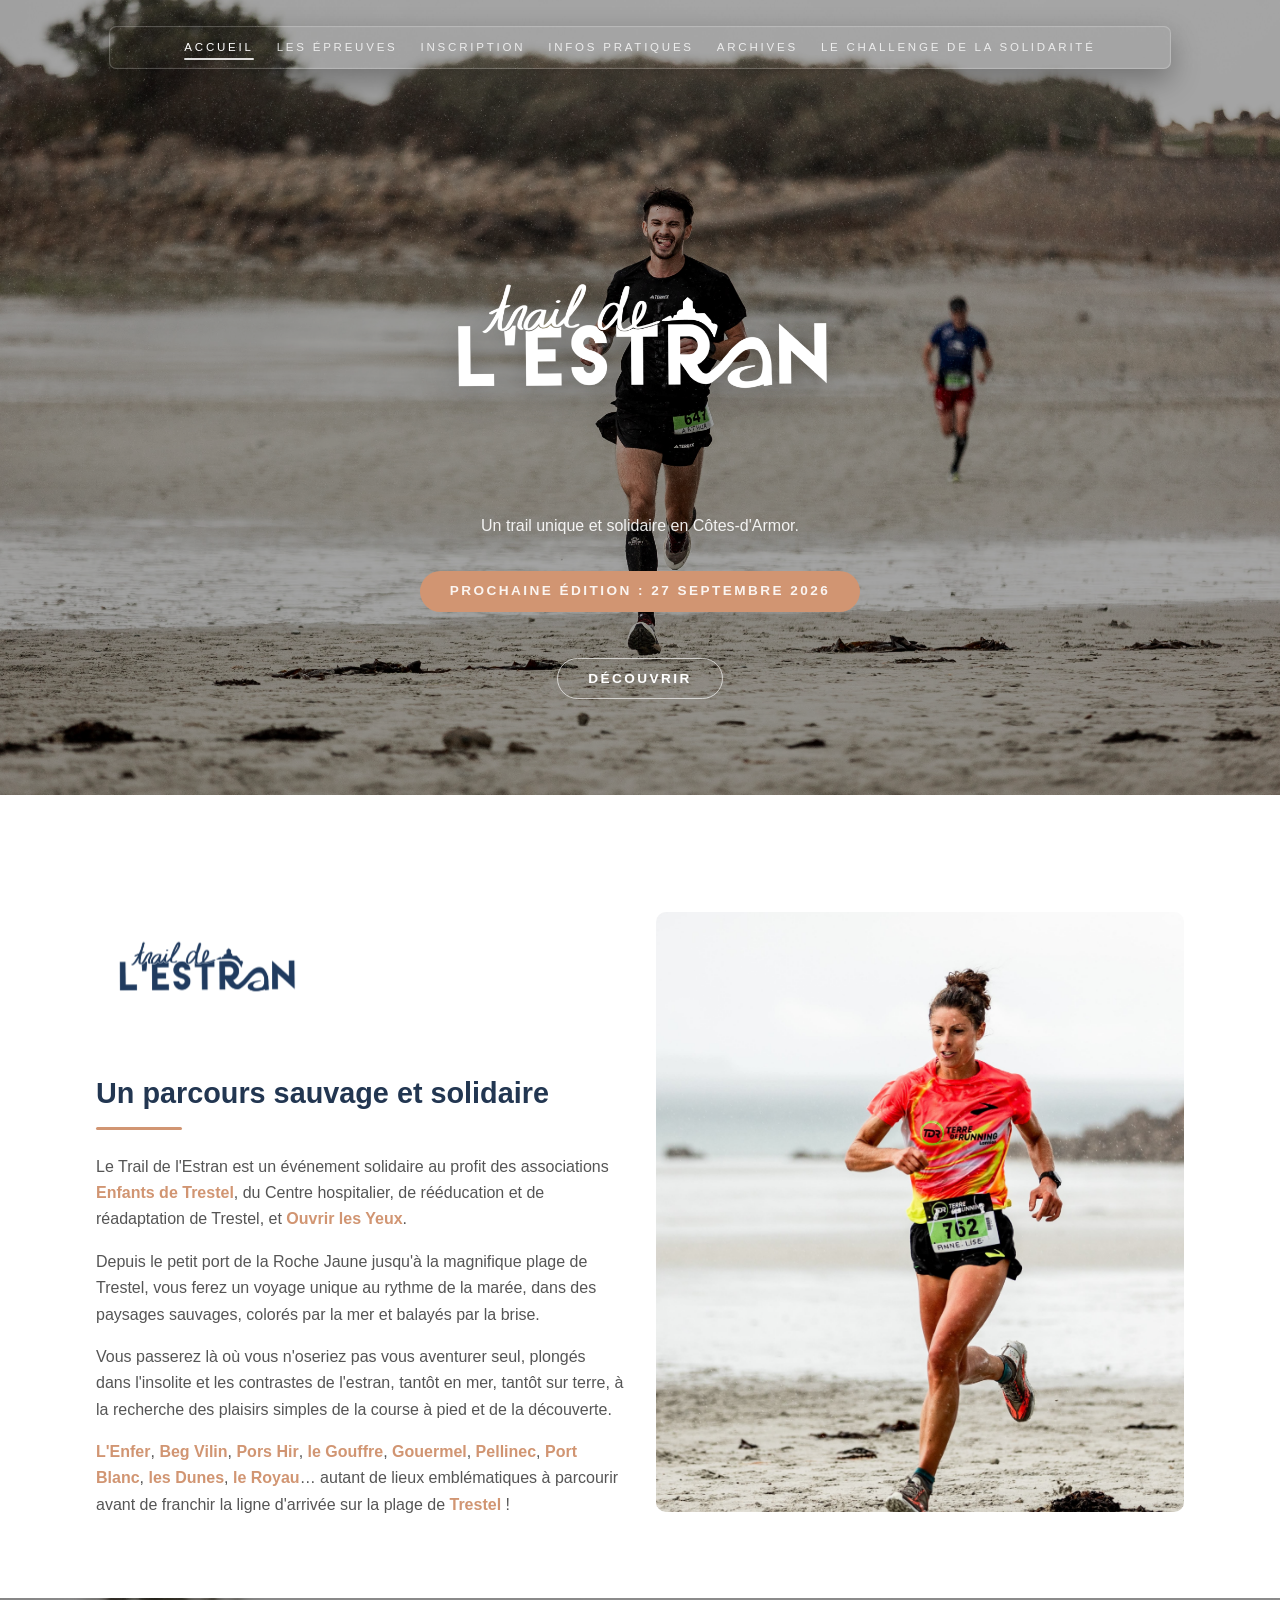
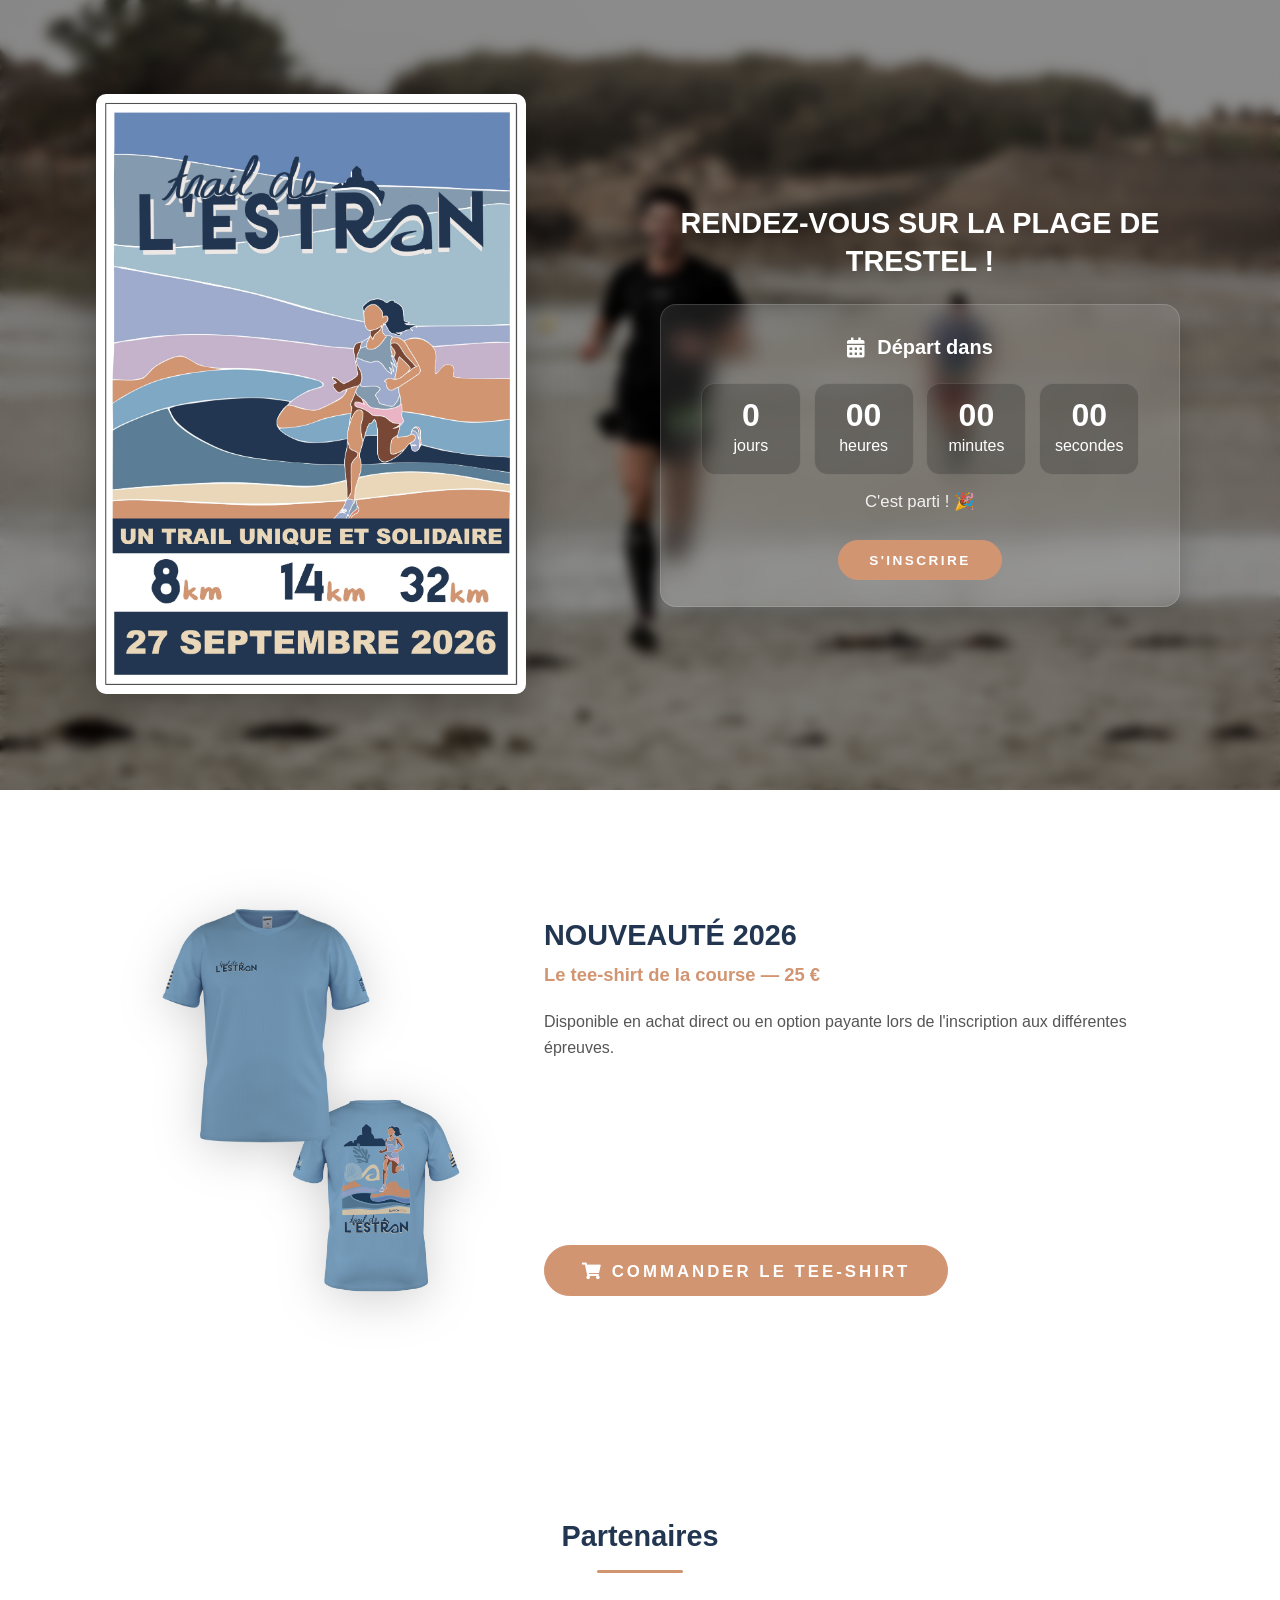
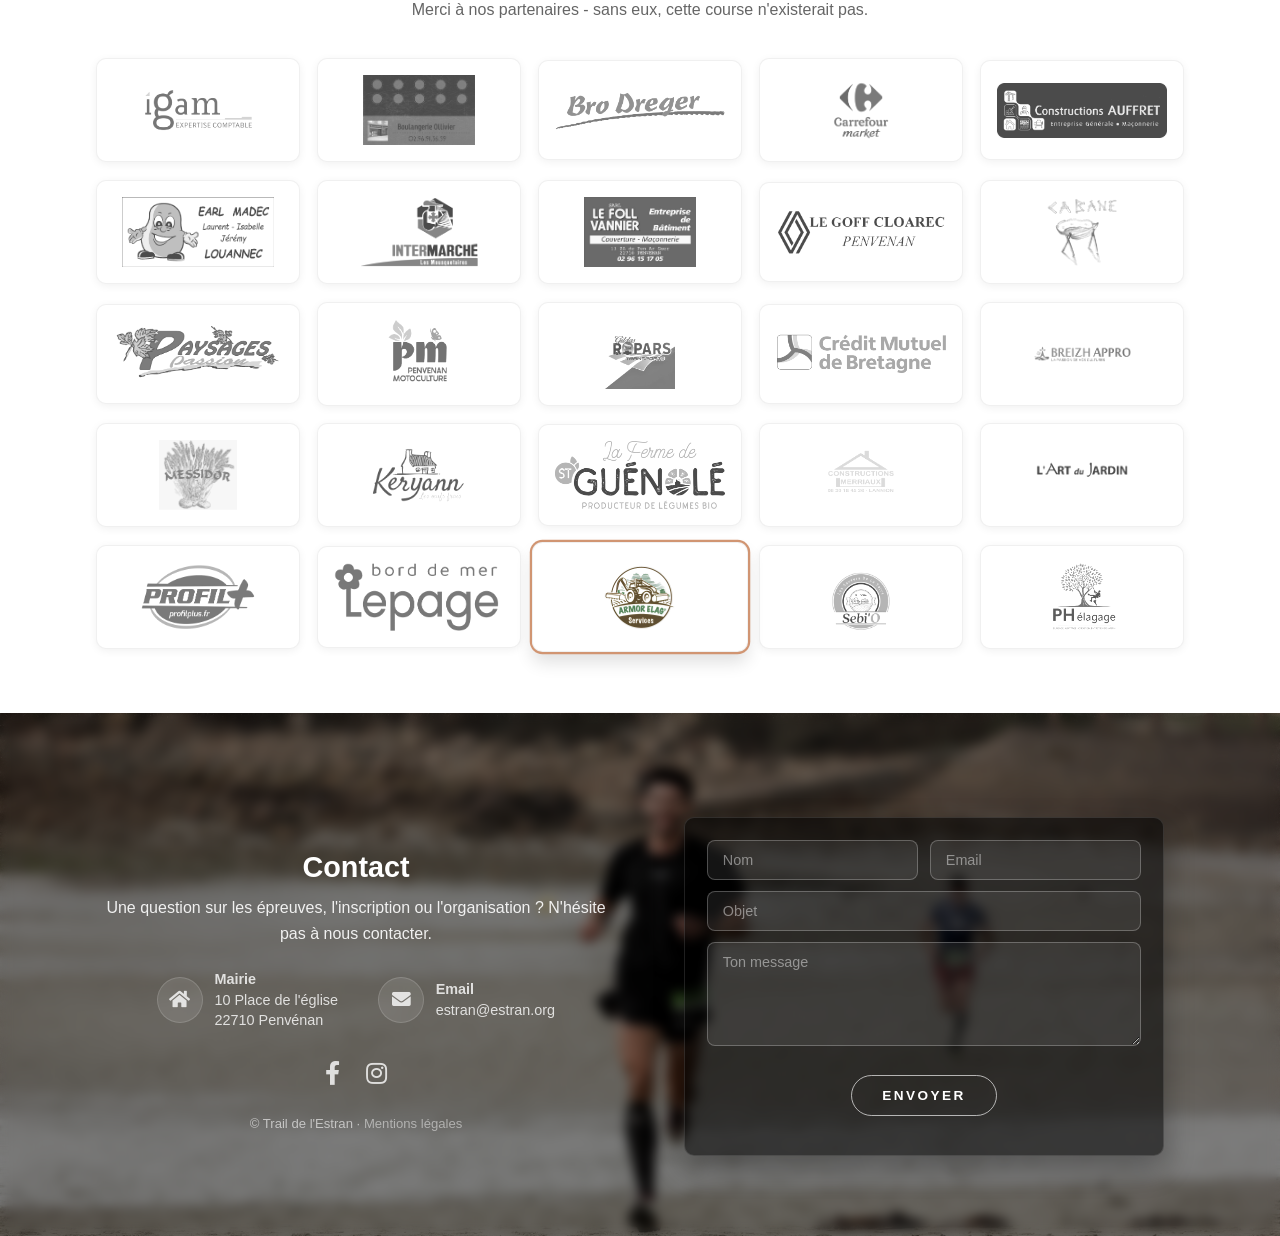
==== commit 3e7358b9: "v2" ====
--- a/index.html
+++ b/index.html
@@ -19,33 +19,8 @@
   <section id="header">
     <div class="inner">
       <div class="header-badge">
-        <svg xmlns="http://www.w3.org/2000/svg" xmlns:xlink="http://www.w3.org/1999/xlink" viewBox="0 0 1350 900"
-          class="flag-bzh" aria-label="Drapeau breton" role="img">
-          <rect width="1350" height="900" fill="#fff" />
-          <rect x="600" width="1350" height="100" fill="#000" />
-          <rect x="600" y="200" width="1350" height="100" fill="#000" />
-          <rect y="400" width="1350" height="100" fill="#000" />
-          <rect y="600" width="1350" height="100" fill="#000" />
-          <rect y="800" width="1350" height="100" fill="#000" />
-          <use xlink:href="#ermine" x="-225" y="-122.5" />
-          <use xlink:href="#ermine" x="-75" y="-122.5" />
-          <use xlink:href="#ermine" x="75" y="-122.5" />
-          <use xlink:href="#ermine" x="225" y="-122.5" />
-          <use xlink:href="#ermine" x="-150" />
-          <g id="ermine" fill="#000">
-            <use xlink:href="#s" transform="rotate(-90 300,167.5)" />
-            <path id="s" d="M 300,167.5 l -9,-13.5 l 9,-22.5 l 9,22.5 z" />
-            <use xlink:href="#s" transform="rotate(90 300,167.5)" />
-            <path d="M 300,167.5 l 40.5,99 l -31.5,-13.5 l -9,18 l -9,-18 l -31.5,13.5 z" />
-          </g>
-          <use xlink:href="#ermine" x="150" />
-          <use xlink:href="#ermine" x="-225" y="122.5" />
-          <use xlink:href="#ermine" x="-75" y="122.5" />
-          <use xlink:href="#ermine" x="75" y="122.5" />
-          <use xlink:href="#ermine" x="225" y="122.5" />
-        </svg>
-      </div>
-      <h1>Trail de l'Estran</h1>
+        <img src="images/LOGO ESTRAN.png" alt="Trail de l'Estran" class="header-logo">
+      </div>
       <p style="text-align: center;">Un trail unique et solidaire en Côtes-d'Armor.</p>
       <p class="edition-date">
         Prochaine édition :
@@ -62,11 +37,12 @@
     <div class="container">
       <div class="row">
         <div class="col-6">
+          <img src="images/LOGO ESTRAN.png" alt="Trail de l'Estran" class="section-logo">
           <h2>Un parcours sauvage et solidaire</h2>
           <p>
             Le Trail de l'Estran est un événement solidaire au profit des associations
-            <strong>Enfants de Trestel</strong>, du <strong>Centre de rééducation et de réadaptation de
-              Trestel</strong>,
+            <strong>Enfants de Trestel</strong>, du Centre hospitalier, de rééducation et de réadaptation
+            de Trestel,
             et <strong>Ouvrir les Yeux</strong>.
           </p>
           <p>
@@ -128,6 +104,38 @@
               </li>
             </ul>
           </div>
+        </div>
+      </div>
+    </div>
+  </section>
+
+  <!-- Tee-shirt -->
+  <section id="tshirt" class="section-tshirt">
+    <div class="container">
+      <div class="tshirt-layout">
+        <div class="tshirt-images">
+          <img src="images/Trail_Estran_Tshirt_Back.png" alt="Tee-shirt Trail de l'Estran – Face arrière"
+            class="tshirt-img tshirt-back">
+          <img src="images/Trail_Estran_Tshirt_Front.png" alt="Tee-shirt Trail de l'Estran – Face avant"
+            class="tshirt-img tshirt-front">
+        </div>
+        <div class="tshirt-info">
+          <h2>Nouveauté 2026</h2>
+          <p class="tshirt-subtitle">Le tee-shirt de la course — 25&nbsp;€</p>
+          <p>
+            Disponible en achat direct ou en option payante lors de l'inscription
+            aux différentes épreuves.
+          </p>
+          <p class="tshirt-pitch">
+            Il ne vous fera peut-être pas courir plus vite… mais vous aurez clairement
+            plus de style à l'arrivée.<br>
+            Léger, confortable et prêt à affronter tous vos exploits (ou vos pauses),
+            c'est le compagnon idéal.<br>
+            À porter sans modération, même sans dossard.
+          </p>
+          <a href="https://estran.adeorun.com/" class="button primary" target="_blank" rel="noopener">
+            <span class="icon solid fa-shopping-cart"></span> Commander le tee-shirt
+          </a>
         </div>
       </div>
     </div>
--- a/css/style.css
+++ b/css/style.css
@@ -22,7 +22,7 @@
   17. Page Épreuves — Barrières
   18. Page Épreuves — Règlement
   19. Animations
-  20. Responsive
+  23. Responsive
    ========================================== */
 
 /* ==============================
@@ -108,7 +108,27 @@
 .fa-trophy::before {
   content: "\f091";
 }
-
+.fa-bus::before {
+  content: "\f207";
+}
+.fa-camera::before {
+  content: "\f030";
+}
+.fa-newspaper::before {
+  content: "\f1ea";
+}
+.fa-play::before {
+  content: "\f04b";
+}
+.fa-heart::before {
+  content: "\f004";
+}
+.fa-download::before {
+  content: "\f019";
+}
+.fa-shopping-cart::before {
+  content: "\f07a";
+}
 /* ==============================
    2. RESET & BASE
    ============================== */
@@ -366,7 +386,7 @@
 #nav ul {
   display: inline-flex;
   border-radius: 0.45em;
-  padding: 0 1.2em;
+  padding: 0 4em;
   margin: 0;
   list-style: none;
   background: transparent;
@@ -388,8 +408,8 @@
   text-transform: uppercase;
   font-size: 0.72em;
   letter-spacing: 0.24em;
-  height: 3.4em;
-  line-height: 3.4em;
+  height: 3.8em;
+  line-height: 3.8em;
   padding: 0 1em;
   white-space: nowrap;
   border-bottom: none;
@@ -402,7 +422,7 @@
 #nav li.active a,
 #nav li.current a {
   color: #fff;
-  position: center;
+  position: relative;
 }
 #nav li.active a::after,
 #nav li.current a::after {
@@ -434,9 +454,63 @@
   left: 1em;
   right: 1em;
   bottom: 0.85em;
-  height: 1px;
+  height: 2px;
   background: rgba(255, 255, 255, 0.85);
   border-radius: 999px;
+}
+
+/* Nav inner wrapper */
+.nav-inner {
+  display: inline-block;
+  position: relative;
+}
+
+/* Hamburger — hidden on desktop */
+.nav-toggle {
+  display: none;
+  background: none;
+  border: none;
+  cursor: pointer;
+  padding: 0.8em;
+  z-index: 10;
+}
+.hamburger,
+.hamburger::before,
+.hamburger::after {
+  display: block;
+  width: 22px;
+  height: 2px;
+  background: #fff;
+  border-radius: 2px;
+  transition: all 0.3s ease;
+}
+.hamburger {
+  position: relative;
+}
+.hamburger::before,
+.hamburger::after {
+  content: "";
+  position: absolute;
+  left: 0;
+}
+.hamburger::before {
+  top: -7px;
+}
+.hamburger::after {
+  top: 7px;
+}
+
+/* Hamburger open state */
+#nav.nav-open .hamburger {
+  background: transparent;
+}
+#nav.nav-open .hamburger::before {
+  top: 0;
+  transform: rotate(45deg);
+}
+#nav.nav-open .hamburger::after {
+  top: 0;
+  transform: rotate(-45deg);
 }
 
 /* ==============================
@@ -451,13 +525,13 @@
   background-image: url("../images/header-estran.jpg");
   background-size: cover;
   background-position: center;
-  background-attachment: fixed;
+  background-attachment: scroll;
 }
 #header::before {
   content: "";
   position: absolute;
   inset: 0;
-  background: rgba(0, 0, 0, 0.45);
+  background: rgba(0, 0, 0, 0.35);
 }
 #header .inner {
   position: relative;
@@ -478,13 +552,14 @@
   flex-direction: column;
   align-items: center;
   gap: 0.6em;
-  margin-bottom: 1.2em;
-}
-.flag-bzh {
-  width: 80px;
+  margin-bottom: 0.3em;
+}
+/* Logo header */
+.header-logo {
+  max-width: 580px;
+  width: 80%;
   height: auto;
-  opacity: 0.85;
-  filter: drop-shadow(0 10px 18px rgba(0, 0, 0, 0.35));
+  filter: brightness(0) invert(1) drop-shadow(0 4px 18px rgba(0, 0, 0, 0.35));
   animation:
     flagIntro 1.2s ease-out forwards,
     flagFloat 6s ease-in-out infinite;
@@ -495,7 +570,7 @@
     transform: translateY(-12px) scale(0.96);
   }
   to {
-    opacity: 0.85;
+    opacity: 1;
     transform: translateY(0) scale(1);
   }
 }
@@ -556,9 +631,17 @@
   color: var(--almond);
 }
 
-.section-parcours .image.fit img {
+.section-parcours img {
   max-height: 600px;
+  width: 100%;
   object-fit: cover;
+}
+
+.section-logo {
+  display: block;
+  max-width: 220px;
+  height: auto;
+  margin-bottom: 0.3em;
 }
 
 /* ==============================
@@ -657,12 +740,9 @@
 }
 
 .affiche img {
-  max-height: 600px;
-  width: auto;
-  max-width: 100%;
   border-radius: var(--radius);
   box-shadow: 0 12px 40px rgba(0, 0, 0, 0.3);
-  margin: 0 auto;
+  max-height: 600px;
 }
 
 /* ==============================
@@ -688,7 +768,6 @@
   max-width: 48em;
   margin: 0 auto 2.2em auto;
   opacity: 0.9;
-  text-align: center;
 }
 
 .partners-grid {
@@ -696,6 +775,24 @@
   grid-template-columns: repeat(5, 1fr);
   gap: 1.1em;
   align-items: center;
+}
+
+.partners-grid a {
+  display: flex;
+  align-items: center;
+  justify-content: center;
+  min-height: 100px;
+  padding: 1em;
+  background: #fff;
+  border-radius: var(--radius);
+  box-shadow: 0 2px 8px rgba(0, 0, 0, 0.06);
+}
+.partners-grid a img {
+  max-width: 100%;
+  max-height: 70px;
+  width: auto;
+  height: auto;
+  object-fit: contain;
 }
 .partner {
   display: flex;
@@ -732,12 +829,74 @@
 }
 
 /* ==============================
+   10b. TEE-SHIRT
+   ============================== */
+
+.section-tshirt {
+  padding: 4em 0;
+  background: var(--sand);
+}
+.tshirt-layout {
+  display: flex;
+  align-items: center;
+  gap: 3em;
+}
+.tshirt-images {
+  position: relative;
+  flex: 0 0 400px;
+  min-height: 480px;
+}
+.tshirt-img {
+  position: absolute;
+  border-radius: var(--radius);
+  filter: drop-shadow(0 8px 24px rgba(0, 0, 0, 0.18));
+  transition: transform 0.4s ease;
+}
+.tshirt-img:hover {
+  transform: scale(1.04);
+}
+.tshirt-front {
+  width: 340px;
+  top: 0;
+  left: 0;
+  z-index: 2;
+}
+.tshirt-back {
+  width: 280px;
+  bottom: 0;
+  right: -20px;
+  z-index: 1;
+}
+.tshirt-info {
+  flex: 1;
+}
+.tshirt-info h2 {
+  text-transform: uppercase;
+  margin-bottom: 0.2em;
+}
+.tshirt-subtitle {
+  font-size: 1.15em;
+  font-weight: 700;
+  color: var(--almond);
+  margin-bottom: 1em;
+}
+.tshirt-pitch {
+  font-style: italic;
+  color: #555;
+  line-height: 1.7;
+  margin-bottom: 1.5em;
+}
+.tshirt-info .button {
+  font-size: 1.05em;
+}
+
+/* ==============================
    11. FOOTER & CONTACT
    ============================== */
 
 #footer {
   position: relative;
-  padding: 4.5em 0 3.5em 0;
+  padding: 4.5em 0 3em 0;
   color: #fff;
   background-image: url("../images/header-estran.jpg");
   background-size: cover;
@@ -763,6 +922,8 @@
 }
 #footer h2 {
   color: #fff;
+  text-align: center;
+  margin-bottom: 0.3em;
 }
 #footer a {
   color: rgba(255, 255, 255, 0.8);
@@ -771,11 +932,8 @@
   color: #fff;
 }
 
-.footer-index {
+.footer-content {
   text-align: center;
-}
-.footer-index h2 {
-  color: #fff;
 }
 
 .footer-columns {
@@ -786,55 +944,96 @@
   margin: 2em 0;
 }
 
-.footer-info {
+.footer-left {
   text-align: center;
 }
+
 .footer-intro {
   max-width: 32em;
-  margin: 0 auto 1em auto;
-  opacity: 0.95;
-}
-
-/* Contact lines (footer index) */
-.contact-line {
+  margin: 0 auto 1.4em auto;
+  opacity: 0.9;
+  line-height: 1.6;
+}
+
+/* Contact blocks : icône + texte côte à côte */
+.contact-blocks {
+  display: flex;
+  justify-content: center;
+  gap: 2.5em;
+  margin: 1.4em 0;
+}
+
+.contact-block {
+  display: flex;
+  align-items: center;
+  gap: 0.8em;
+  text-decoration: none;
+  color: rgba(255, 255, 255, 0.85);
+  transition: color 0.2s ease;
+  font-size: 0.9em;
+  line-height: 1.45;
+}
+.contact-block:hover {
+  color: #fff;
+}
+
+.contact-icon {
   display: flex;
   align-items: center;
   justify-content: center;
-  gap: 0.6em;
-  margin: 0.5em 0;
-  font-size: 0.95em;
-}
-.contact-line .icon::before {
-  font-size: 0.9em;
-  opacity: 0.7;
-}
-
-.footer-info .footer-socials {
-  margin-top: 1.2em;
-}
-
+  flex-shrink: 0;
+  width: 3.2em;
+  height: 3.2em;
+  border-radius: 999px;
+  background: rgba(255, 255, 255, 0.1);
+  border: 1px solid rgba(255, 255, 255, 0.15);
+  transition: background 0.2s ease;
+}
+.contact-icon::before {
+  font-size: 1.3em;
+}
+.contact-block:hover .contact-icon {
+  background: rgba(255, 255, 255, 0.18);
+}
+
+.contact-block div {
+  text-align: left;
+}
+
+/* Formulaire */
+.footer-right {
+  display: flex;
+  justify-content: center;
+}
+
+.contact-card {
+  padding: 1.4em;
+  border-radius: var(--radius);
+  background: rgba(0, 0, 0, 0.55);
+  border: 1px solid rgba(255, 255, 255, 0.12);
+  box-shadow: 0 12px 30px rgba(0, 0, 0, 0.3);
+  width: 100%;
+  max-width: 480px;
+}
+
+/* Socials */
 .footer-socials {
   display: flex;
   justify-content: center;
   gap: 1.6em;
   list-style: none;
   padding: 0;
-  margin: 1.6em 0;
+  margin: 1.2em 0;
 }
 .footer-socials .icon::before {
-  font-size: 1.6em;
+  font-size: 1.5em;
 }
 
 .copyright {
   text-align: center;
-  opacity: 0.7;
-  font-size: 0.85em;
-  margin-top: 1em;
-}
-
-/* Footer compact (sous-pages) */
-.footer-compact {
-  text-align: center;
+  opacity: 0.6;
+  font-size: 0.82em;
+  margin-top: 1.2em;
 }
 
 /* ==============================
@@ -843,13 +1042,13 @@
 
 .epreuves-hero {
   position: relative;
-  padding: 7em 0 3.5em 0;
+  padding: 10em 0 5em 0;
   text-align: center;
   color: #fff;
-  background-image: url("../images/header-estran.jpg");
+  background-image: url("../images/Les épreuves.jpg");
   background-size: cover;
   background-position: center;
-  background-attachment: fixed;
+  background-attachment: scroll;
 }
 .epreuves-hero::before {
   content: "";
@@ -1027,6 +1226,39 @@
   max-width: 42em;
   margin: 0 auto;
   text-align: center;
+}
+
+.race-places {
+  font-size: 0.9em;
+  color: var(--almond);
+  font-weight: 700;
+  letter-spacing: 0.06em;
+  margin-top: -0.4em;
+}
+
+.kids-races-grid {
+  display: grid;
+  grid-template-columns: repeat(3, 1fr);
+  gap: 1.2em;
+  margin: 1.5em 0;
+}
+.kids-medal {
+  margin-top: 1.5em;
+  font-size: 1.1em;
+  font-weight: 700;
+  color: var(--almond);
+}
+.kids-medal .icon {
+  margin-right: 0.4em;
+}
+
+.tshirt-pitch {
+  color: rgba(255, 255, 255, 0.92);
+  font-size: 1.05em;
+  font-style: italic;
+  max-width: 38em;
+  margin: 0 auto 1.5em auto;
+  line-height: 1.7;
 }
 
 /* Reglement section bottom */
@@ -1241,17 +1473,995 @@
 }
 
 /* ==============================
-   18. ANIMATIONS
+   18. PAGE HERO (générique sous-pages)
+   ============================== */
+
+.page-hero {
+  position: relative;
+  padding: 10em 0 5em 0;
+  text-align: center;
+  color: #fff;
+  background-image: url("../images/header-estran.jpg");
+  background-size: cover;
+  background-position: center;
+  background-attachment: scroll;
+}
+/* Page-specific hero backgrounds */
+body[data-page="infos"] .page-hero {
+  background-image: url("../images/Infos pratiques.jpg");
+}
+body[data-page="archives"] .page-hero {
+  background-image: url("../images/Archives.jpg");
+}
+body[data-page="solidarite"] .page-hero {
+  background-image: url("../images/Challenge.jpg");
+}
+body[data-page="inscription"] .page-hero {
+  background-image: url("../images/Les épreuves 2.jpg");
+}
+.page-hero::before {
+  content: "";
+  position: absolute;
+  inset: 0;
+  background: rgba(0, 0, 0, 0.45);
+}
+.page-hero .inner {
+  position: relative;
+  z-index: 1;
+  max-width: 48em;
+  margin: 0 auto;
+  padding: 0 2em;
+}
+.page-hero h1 {
+  color: #fff;
+  text-shadow: 0 2px 12px rgba(0, 0, 0, 0.35);
+  text-transform: uppercase;
+  font-size: 2.6em;
+  margin: 0 0 0.35em 0;
+}
+.page-hero p {
+  color: rgba(255, 255, 255, 0.92);
+  line-height: 1.7;
+  font-size: 1.1em;
+}
+
+/* ==============================
+   19. PAGE INSCRIPTION
+   ============================== */
+
+.insc-section {
+  padding: 4em 0;
+}
+
+/* -- Bandeau date ouverture -- */
+.insc-opening {
+  background: var(--deep);
+  color: #fff;
+  padding: 2.5em 0;
+}
+
+.insc-date-banner {
+  display: flex;
+  align-items: center;
+  justify-content: center;
+  gap: 1.2em;
+  text-align: left;
+}
+.insc-date-banner .icon::before {
+  font-size: 2.2em;
+  color: var(--almond);
+}
+.insc-date-banner h2 {
+  color: #fff;
+  font-size: 1.1em;
+  margin: 0;
+  font-weight: 400;
+  opacity: 0.85;
+  letter-spacing: 0.05em;
+  text-transform: uppercase;
+}
+.insc-date {
+  font-size: 1.8em;
+  font-weight: 700;
+  margin: 0.1em 0 0 0;
+  line-height: 1.2;
+}
+
+/* -- Section courses -- */
+.insc-races {
+  background: var(--bg-sand);
+}
+
+.section-title {
+  text-align: center;
+  font-size: 1.8em;
+  margin: 0 0 0.2em 0;
+}
+.section-subtitle {
+  text-align: center;
+  opacity: 0.65;
+  font-size: 1.05em;
+  margin: 0 0 2em 0;
+}
+
+.insc-cards {
+  display: grid;
+  grid-template-columns: repeat(3, 1fr);
+  gap: 1.8em;
+}
+
+.insc-card {
+  position: relative;
+  background: var(--bg-light);
+  border-radius: var(--radius-lg);
+  padding: 2em 1.6em 1.8em;
+  text-align: center;
+  box-shadow: 0 4px 20px rgba(0, 0, 0, 0.06);
+  border: 1px solid rgba(34, 54, 81, 0.06);
+  overflow: hidden;
+  transition:
+    transform 0.3s ease,
+    box-shadow 0.3s ease;
+  display: flex;
+  flex-direction: column;
+  align-items: center;
+}
+.insc-card:hover {
+  transform: translateY(-4px);
+  box-shadow: 0 12px 36px rgba(0, 0, 0, 0.1);
+}
+
+/* Barre de couleur en haut de chaque card */
+.insc-card-accent {
+  position: absolute;
+  top: 0;
+  left: 0;
+  right: 0;
+  height: 4px;
+}
+.insc-card-estran .insc-card-accent {
+  background: var(--almond);
+}
+.insc-card-bernique .insc-card-accent {
+  background: var(--powder);
+}
+.insc-card-crevette .insc-card-accent {
+  background: var(--blossom);
+}
+
+.insc-card-badge {
+  display: inline-block;
+  padding: 0.3em 1.2em;
+  border-radius: 999px;
+  font-size: 0.82em;
+  font-weight: 700;
+  letter-spacing: 0.15em;
+  text-transform: uppercase;
+  margin-bottom: 0.6em;
+}
+.insc-card-estran .insc-card-badge {
+  background: var(--almond);
+  color: #fff;
+}
+.insc-card-bernique .insc-card-badge {
+  background: var(--powder);
+  color: var(--deep);
+}
+.insc-card-crevette .insc-card-badge {
+  background: var(--blossom);
+  color: var(--deep);
+}
+
+.insc-card h3 {
+  font-size: 1.4em;
+  margin: 0 0 0.5em 0;
+}
+
+.insc-card-places {
+  display: flex;
+  align-items: baseline;
+  justify-content: center;
+  gap: 0.3em;
+  margin-bottom: 0.8em;
+}
+.insc-places-num {
+  font-size: 2.4em;
+  font-weight: 700;
+  line-height: 1;
+  color: var(--deep);
+}
+.insc-places-label {
+  font-size: 0.85em;
+  opacity: 0.6;
+  text-transform: uppercase;
+  letter-spacing: 0.1em;
+}
+
+.insc-card p {
+  font-size: 0.9em;
+  opacity: 0.75;
+  line-height: 1.55;
+  margin-bottom: 1.4em;
+  flex-grow: 1;
+}
+
+.insc-card .button {
+  border-color: var(--almond);
+  color: var(--almond);
+}
+.insc-card .button:hover {
+  background: var(--almond);
+  color: #fff;
+}
+.insc-card .button.primary {
+  background: var(--almond);
+  border-color: var(--almond);
+  color: #fff;
+}
+.insc-card .button.primary:hover {
+  background: #c48560;
+  border-color: #c48560;
+}
+
+.insc-cta {
+  text-align: center;
+  margin-top: 2.5em;
+}
+
+/* -- Section bénévoles -- */
+/* -- Section bénévoles -- */
+.insc-benevole {
+  background: var(--deep);
+  padding: 5em 0;
+}
+.insc-benevole .container {
+  position: relative;
+}
+.insc-benevole .container {
+  position: relative;
+}
+
+.benevole-layout {
+  display: grid;
+  grid-template-columns: 1fr 1fr;
+  gap: 3em;
+  align-items: center;
+}
+
+.benevole-text {
+  color: #fff;
+}
+.benevole-text h2 {
+  color: #fff;
+  font-size: 1.5em;
+  font-weight: 300;
+  margin: 0 0 0.3em 0;
+  line-height: 1.4;
+}
+.benevole-text h3 {
+  color: var(--almond);
+  font-size: 1.8em;
+  margin: 0 0 0.8em 0;
+}
+.benevole-text p {
+  color: rgba(255, 255, 255, 0.85);
+  line-height: 1.7;
+}
+
+.benevole-card {
+  padding: 1.6em;
+  border-radius: var(--radius-lg);
+  background: var(--powder);
+  border: 1px solid rgba(255, 255, 255, 0.12);
+  box-shadow: 0 12px 30px rgba(0, 0, 0, 0.3);
+}
+.benevole-card input,
+.benevole-card textarea {
+  width: 100%;
+  padding: 0.75em 1em;
+  border: 1px solid rgba(255, 255, 255, 0.2);
+  border-radius: 8px;
+  background: rgba(255, 255, 255, 0.06);
+  color: #fff;
+  font-family: inherit;
+  font-size: 0.9em;
+  margin-bottom: 0.7em;
+  transition: border-color 0.2s ease;
+}
+.benevole-card input:focus,
+.benevole-card textarea:focus {
+  outline: none;
+  border-color: var(--almond);
+}
+.benevole-card input::placeholder,
+.benevole-card textarea::placeholder {
+  color: rgba(255, 255, 255, 0.676);
+}
+.benevole-card .send-button {
+  width: 100%;
+}
+
+/* ==============================
+   20. PAGE INFOS PRATIQUES
+   ============================== */
+
+.infos-section {
+  padding: 4em 0;
+  background: var(--bg-light);
+}
+.infos-section-alt {
+  background: var(--bg-sand);
+}
+
+.infos-race-grid {
+  display: grid;
+  grid-template-columns: repeat(3, 1fr);
+  gap: 1.5em;
+}
+.infos-race-card {
+  background: var(--bg-sand);
+  border-radius: var(--radius-lg);
+  padding: 1.8em 1.4em;
+  text-align: center;
+  border-top: 4px solid transparent;
+  transition:
+    transform 0.3s ease,
+    box-shadow 0.3s ease;
+}
+.infos-race-card:hover {
+  transform: translateY(-3px);
+  box-shadow: 0 8px 24px rgba(0, 0, 0, 0.08);
+}
+.infos-estran {
+  border-top-color: var(--almond);
+}
+.infos-bernique {
+  border-top-color: var(--powder);
+}
+.infos-crevette {
+  border-top-color: var(--blossom);
+}
+
+.infos-race-badge {
+  display: inline-block;
+  padding: 0.25em 1em;
+  border-radius: 999px;
+  font-size: 0.8em;
+  font-weight: 700;
+  letter-spacing: 0.12em;
+  text-transform: uppercase;
+  margin-bottom: 0.5em;
+}
+.infos-estran .infos-race-badge {
+  background: var(--almond);
+  color: #fff;
+}
+.infos-bernique .infos-race-badge {
+  background: var(--powder);
+  color: var(--deep);
+}
+.infos-crevette .infos-race-badge {
+  background: var(--blossom);
+  color: var(--deep);
+}
+
+.infos-race-card h3 {
+  font-size: 1.3em;
+  margin: 0 0 0.6em 0;
+}
+.infos-race-detail {
+  font-size: 0.9em;
+  margin: 0 0 0.4em 0;
+  line-height: 1.5;
+}
+.infos-race-detail .icon::before {
+  font-size: 0.85em;
+  color: var(--almond);
+  margin-right: 0.3em;
+}
+.infos-race-places {
+  margin-top: 0.8em;
+  font-size: 0.85em;
+  opacity: 0.6;
+  text-transform: uppercase;
+  letter-spacing: 0.08em;
+}
+.infos-race-places strong {
+  font-size: 1.6em;
+  color: var(--deep);
+}
+
+.infos-note {
+  font-size: 0.95em;
+  opacity: 0.8;
+}
+.infos-note .icon::before {
+  color: var(--almond);
+  margin-right: 0.3em;
+}
+
+.infos-barriers {
+  display: grid;
+  grid-template-columns: 1fr 1fr;
+  gap: 1.2em;
+  margin: 1.5em 0;
+}
+.infos-barrier {
+  display: flex;
+  align-items: flex-start;
+  gap: 1em;
+  padding: 1.2em;
+  background: var(--bg-light);
+  border-radius: var(--radius);
+  border-left: 4px solid var(--almond);
+}
+.infos-barrier div {
+  font-size: 0.9em;
+  line-height: 1.6;
+}
+.infos-note-small {
+  font-size: 0.85em;
+  opacity: 0.65;
+  font-style: italic;
+  text-align: center;
+  margin-top: 1em;
+}
+
+.infos-navettes {
+  background: var(--deep);
+  color: #fff;
+  padding: 3.5em 0;
+}
+.infos-highlight-card {
+  display: flex;
+  align-items: flex-start;
+  gap: 2em;
+  max-width: 52em;
+  margin: 0 auto;
+}
+.infos-highlight-icon {
+  flex-shrink: 0;
+  display: flex;
+  align-items: center;
+  justify-content: center;
+  width: 4em;
+  height: 4em;
+  border-radius: 999px;
+  background: rgba(255, 255, 255, 0.1);
+  border: 1px solid rgba(255, 255, 255, 0.15);
+}
+.infos-highlight-icon .icon::before {
+  font-size: 1.6em;
+  color: var(--almond);
+}
+.infos-highlight-content h2 {
+  color: #fff;
+  font-size: 1.4em;
+  margin: 0 0 0.2em 0;
+}
+.infos-highlight-times {
+  font-size: 1.2em;
+  margin: 0 0 0.8em 0;
+  color: var(--almond);
+}
+.infos-highlight-content p {
+  color: rgba(255, 255, 255, 0.85);
+  line-height: 1.6;
+  margin-bottom: 0.6em;
+}
+.infos-highlight-warning {
+  display: inline-block;
+  padding: 0.4em 1em;
+  background: rgba(209, 149, 114, 0.15);
+  border: 1px solid rgba(209, 149, 114, 0.3);
+  border-radius: 8px;
+  font-size: 0.9em;
+  margin-top: 0.4em;
+}
+
+.infos-schedule-grid {
+  display: grid;
+  grid-template-columns: repeat(4, 1fr);
+  gap: 1.2em;
+  margin: 1.5em 0;
+}
+.infos-schedule-card {
+  background: var(--bg-light);
+  border-radius: var(--radius);
+  padding: 1.4em 1em;
+  text-align: center;
+  border: 1px solid rgba(34, 54, 81, 0.06);
+  transition: transform 0.25s ease;
+}
+.infos-section-alt .infos-schedule-card {
+  background: var(--bg-light);
+}
+.infos-schedule-card:hover {
+  transform: translateY(-2px);
+}
+.infos-day {
+  display: inline-block;
+  padding: 0.2em 0.8em;
+  background: var(--deep);
+  color: #fff;
+  border-radius: 999px;
+  font-size: 0.75em;
+  font-weight: 700;
+  letter-spacing: 0.1em;
+  text-transform: uppercase;
+  margin-bottom: 0.6em;
+}
+.infos-schedule-card p {
+  font-size: 0.88em;
+  margin: 0.3em 0;
+  line-height: 1.45;
+}
+
+.infos-dimanche-detail {
+  max-width: 42em;
+  margin: 1.5em auto;
+  padding: 1.2em 1.6em;
+  background: var(--bg-light);
+  border-radius: var(--radius);
+  border-left: 4px solid var(--almond);
+}
+.infos-dimanche-detail p {
+  font-size: 0.9em;
+  margin: 0.3em 0;
+  line-height: 1.5;
+}
+
+.infos-rando-grid {
+  display: grid;
+  grid-template-columns: repeat(3, 1fr);
+  gap: 1.5em;
+}
+.infos-rando-card {
+  background: var(--bg-light);
+  border-radius: var(--radius-lg);
+  padding: 2em 1.4em;
+  text-align: center;
+  border: 1px solid rgba(34, 54, 81, 0.06);
+  transition: transform 0.25s ease;
+}
+.infos-rando-card:hover {
+  transform: translateY(-2px);
+}
+.infos-rando-km {
+  display: inline-block;
+  font-size: 2em;
+  font-weight: 700;
+  color: var(--almond);
+  line-height: 1;
+  margin-bottom: 0.4em;
+}
+.infos-rando-card p {
+  font-size: 0.92em;
+  line-height: 1.5;
+  margin: 0;
+}
+
+.infos-arrival {
+  display: flex;
+  flex-direction: column;
+  align-items: center;
+  gap: 0.4em;
+  max-width: 36em;
+  margin: 2em auto 0 auto;
+  padding: 1em 1.6em;
+  background: rgba(209, 149, 114, 0.1);
+  border: 1px solid rgba(209, 149, 114, 0.25);
+  border-radius: var(--radius);
+  font-size: 1.05em;
+  font-weight: 700;
+  color: var(--deep);
+  text-align: center;
+}
+.infos-arrival .icon::before {
+  color: var(--almond);
+  font-size: 1.2em;
+}
+
+.infos-note {
+  display: flex;
+  align-items: center;
+  justify-content: center;
+  gap: 0.4em;
+  font-size: 0.95em;
+  opacity: 0.8;
+}
+
+/* ==============================
+   21. ARCHIVES
+   ============================== */
+
+.archives-intro {
+  padding: 3em 0 2em;
+  background: var(--bg-sand);
+  text-align: center;
+}
+.archives-intro .container {
+  max-width: 42em;
+}
+.archives-intro p {
+  line-height: 1.7;
+}
+.archives-callout {
+  display: inline-block;
+  padding: 0.6em 1.4em;
+  background: rgba(209, 149, 114, 0.1);
+  border: 1px solid rgba(209, 149, 114, 0.25);
+  border-radius: var(--radius);
+  font-size: 0.95em;
+  margin-top: 0.5em;
+}
+
+.archives-years-bar {
+  background: var(--deep);
+  padding: 1.2em 0;
+  position: sticky;
+  top: 0;
+  z-index: 100;
+  box-shadow: 0 4px 20px rgba(0, 0, 0, 0.25);
+}
+.archives-years {
+  display: flex;
+  flex-wrap: wrap;
+  justify-content: center;
+  gap: 0.6em;
+}
+.year-tab {
+  padding: 0.5em 1.4em;
+  border: 1.5px solid rgba(255, 255, 255, 0.3);
+  border-radius: 999px;
+  background: rgba(255, 255, 255, 0.06);
+  color: rgba(255, 255, 255, 0.75);
+  font-family: inherit;
+  font-size: 0.88em;
+  font-weight: 700;
+  letter-spacing: 0.08em;
+  cursor: pointer;
+  transition: all 0.2s ease;
+}
+.year-tab:hover {
+  color: #fff;
+  border-color: rgba(255, 255, 255, 0.6);
+  background: rgba(255, 255, 255, 0.12);
+}
+.year-tab.is-active {
+  background: var(--almond);
+  border-color: var(--almond);
+  color: #fff;
+}
+
+.archives-content {
+  padding: 3em 0 5em;
+  background: var(--bg-light);
+}
+
+.archive-columns {
+  display: grid;
+  grid-template-columns: 1fr 1fr;
+  gap: 2em;
+  align-items: start;
+}
+
+.archive-col {
+  padding: 2em;
+  background: var(--bg-sand);
+  border-radius: var(--radius-lg);
+}
+.archive-col h3 {
+  font-size: 1.15em;
+  margin: 0 0 1em 0;
+  padding-bottom: 0.6em;
+  border-bottom: 2px solid var(--pearl);
+}
+.archive-col h3 .icon {
+  margin-right: 0.4em;
+  color: var(--almond);
+}
+
+.archive-sub {
+  font-size: 0.85em;
+  margin: 1.2em 0 0.6em 0;
+  color: var(--almond);
+  text-transform: uppercase;
+  letter-spacing: 0.1em;
+  font-weight: 700;
+  padding-top: 0.8em;
+  border-top: 1px solid rgba(209, 149, 114, 0.15);
+}
+
+.archive-links {
+  display: flex;
+  flex-direction: column;
+  gap: 0.25em;
+}
+.archive-link {
+  display: flex;
+  align-items: center;
+  gap: 0.6em;
+  padding: 0.55em 0.8em;
+  border-radius: 6px;
+  font-size: 0.88em;
+  color: var(--text);
+  background: var(--bg-light);
+  transition:
+    background 0.2s ease,
+    color 0.2s ease,
+    transform 0.15s ease;
+  line-height: 1.4;
+}
+.archive-link:hover {
+  background: rgba(209, 149, 114, 0.1);
+  color: var(--almond);
+  transform: translateX(3px);
+}
+.archive-link .icon::before {
+  font-size: 0.8em;
+  color: var(--almond);
+  opacity: 0.5;
+}
+.archive-link:hover .icon::before {
+  opacity: 1;
+}
+
+.archive-video {
+  margin-top: 1em;
+  border-radius: var(--radius);
+  overflow: hidden;
+  aspect-ratio: 16/9;
+}
+.archive-video iframe {
+  width: 100%;
+  height: 100%;
+  border: 0;
+}
+
+@media screen and (max-width: 980px) {
+  .archive-columns {
+    grid-template-columns: 1fr;
+    gap: 1.5em;
+  }
+}
+@media screen and (max-width: 736px) {
+  .archives-years {
+    gap: 0.4em;
+  }
+  .year-tab {
+    padding: 0.4em 1em;
+    font-size: 0.78em;
+  }
+}
+
+/* ==============================
+   22. PAGE CHALLENGE SOLIDARITÉ
+   ============================== */
+
+.solida-intro {
+  padding: 4em 0 3em;
+  background: var(--bg-light);
+  text-align: center;
+}
+.solida-logo-wrap {
+  display: flex;
+  justify-content: center;
+  margin-bottom: 2em;
+}
+.solida-logo {
+  max-width: 16em;
+  height: auto;
+}
+.solida-logo-placeholder .icon::before {
+  font-size: 2em;
+}
+.solida-logo-placeholder img {
+  max-width: 100%;
+  max-height: 100%;
+  object-fit: contain;
+}
+.solida-catchphrase {
+  max-width: 38em;
+  margin: 0 auto;
+  font-size: 1.15em;
+  line-height: 1.7;
+  color: var(--deep);
+  font-weight: 400;
+}
+
+.solida-section {
+  padding: 4em 0;
+  background: var(--bg-light);
+}
+.solida-section-alt {
+  background: var(--bg-sand);
+}
+
+.solida-events-grid {
+  display: grid;
+  grid-template-columns: repeat(3, 1fr);
+  gap: 1.4em;
+}
+.solida-event-card {
+  background: var(--bg-light);
+  border-radius: var(--radius-lg);
+  padding: 1.6em 1.4em;
+  text-align: center;
+  border: 1px solid rgba(34, 54, 81, 0.06);
+  border-top: 4px solid var(--pearl);
+  transition:
+    transform 0.25s ease,
+    box-shadow 0.25s ease;
+}
+.solida-event-card:hover {
+  transform: translateY(-3px);
+  box-shadow: 0 8px 24px rgba(0, 0, 0, 0.08);
+}
+.solida-event-estran {
+  border-top-color: var(--almond);
+  background: rgba(209, 149, 114, 0.06);
+}
+
+.solida-event-date {
+  display: inline-block;
+  padding: 0.2em 1em;
+  background: var(--deep);
+  color: #fff;
+  border-radius: 999px;
+  font-size: 0.75em;
+  font-weight: 700;
+  letter-spacing: 0.1em;
+  text-transform: uppercase;
+  margin-bottom: 0.6em;
+}
+.solida-event-card h3 {
+  font-size: 1.1em;
+  margin: 0 0 0.4em 0;
+}
+.solida-event-lieu {
+  font-size: 0.88em;
+  opacity: 0.65;
+  margin: 0;
+}
+.solida-event-lieu .icon::before {
+  color: var(--almond);
+  margin-right: 0.3em;
+  font-size: 0.85em;
+}
+
+/* Règlement */
+.solida-reglement {
+  background: var(--bg-light);
+}
+.solida-rules {
+  max-width: 52em;
+  margin: 0 auto;
+  display: flex;
+  flex-direction: column;
+  gap: 1.2em;
+}
+.solida-rule {
+  display: flex;
+  align-items: flex-start;
+  gap: 1.2em;
+  padding: 1.4em 1.6em;
+  background: var(--bg-sand);
+  border-radius: var(--radius-lg);
+  border-left: 4px solid var(--almond);
+}
+.solida-rule-num {
+  flex-shrink: 0;
+  display: flex;
+  align-items: center;
+  justify-content: center;
+  width: 2.2em;
+  height: 2.2em;
+  border-radius: 999px;
+  background: var(--almond);
+  color: #fff;
+  font-weight: 700;
+  font-size: 1em;
+}
+.solida-rule h4 {
+  margin: 0 0 0.4em 0;
+  font-size: 1.05em;
+}
+.solida-rule p {
+  font-size: 0.9em;
+  line-height: 1.65;
+  margin: 0 0 0.6em 0;
+}
+.solida-rule p:last-child {
+  margin-bottom: 0;
+}
+
+@media screen and (max-width: 980px) {
+  .solida-events-grid {
+    grid-template-columns: repeat(2, 1fr);
+  }
+}
+@media screen and (max-width: 736px) {
+  .solida-events-grid {
+    grid-template-columns: 1fr;
+    max-width: 400px;
+    margin: 0 auto;
+  }
+  .solida-rule {
+    flex-direction: column;
+    align-items: center;
+    text-align: center;
+  }
+}
+
+/* ==============================
+   23. Mentions légales
+   ============================== */
+
+.mentions-section {
+  padding: 4em 0 5em;
+  background: var(--bg-light);
+}
+.mentions-content {
+  max-width: 48em;
+  margin: 0 auto;
+}
+.mentions-content h2 {
+  font-size: 1.15em;
+  margin: 2em 0 0.6em 0;
+  padding-bottom: 0.4em;
+  border-bottom: 2px solid var(--pearl);
+}
+.mentions-content h2:first-child {
+  margin-top: 0;
+}
+.mentions-content p {
+  font-size: 0.92em;
+  line-height: 1.7;
+}
+.mentions-content a {
+  color: var(--almond);
+}
+.mentions-placeholder {
+  display: inline-block;
+  padding: 0.1em 0.6em;
+  background: rgba(209, 149, 114, 0.15);
+  border: 1px dashed var(--almond);
+  border-radius: 4px;
+  color: var(--almond);
+  font-weight: 700;
+  font-size: 0.9em;
+}
+
+/* ==============================
+   24. ANIMATIONS
    ============================== */
 
 .race-header,
 .race-map-wrap,
 .info-card,
-.barriers-card {
+.barriers-card,
+.insc-card,
+.insc-date-banner,
+.infos-race-card,
+.infos-schedule-card,
+.infos-rando-card {
   animation: fadeUp 0.6s ease-out both;
 }
 .race-map-wrap {
   animation-delay: 0.08s;
+}
+.insc-card:nth-child(2) {
+  animation-delay: 0.1s;
+}
+.insc-card:nth-child(3) {
+  animation-delay: 0.2s;
+}
+.infos-race-card:nth-child(2) {
+  animation-delay: 0.1s;
+}
+.infos-race-card:nth-child(3) {
+  animation-delay: 0.2s;
 }
 
 @keyframes fadeUp {
@@ -1272,13 +2482,13 @@
     animation-duration: 0s !important;
     transition-duration: 0s !important;
   }
-  .flag-bzh {
+  .header-logo {
     animation: none;
   }
 }
 
 /* ==============================
-   19. RESPONSIVE
+   25. RESPONSIVE
    ============================== */
 
 @media screen and (max-width: 980px) {
@@ -1294,17 +2504,37 @@
     grid-template-columns: 1fr;
   }
 
-  .footer-grid {
+  .footer-columns {
     grid-template-columns: 1fr;
-    gap: 2.5em;
+    gap: 2em;
   }
   .contact-card {
-    margin-left: 0;
     max-width: 100%;
   }
 
   .partners-grid {
     grid-template-columns: repeat(4, 1fr);
+  }
+
+  .insc-cards {
+    grid-template-columns: repeat(3, 1fr);
+    gap: 1.4em;
+  }
+  .benevole-layout {
+    grid-template-columns: 1fr;
+    gap: 2em;
+  }
+  .benevole-text {
+    text-align: center;
+  }
+
+  .infos-schedule-grid {
+    grid-template-columns: repeat(2, 1fr);
+  }
+  .infos-highlight-card {
+    flex-direction: column;
+    align-items: center;
+    text-align: center;
   }
 }
 
@@ -1313,22 +2543,91 @@
     font-size: 15px;
   }
 
+  /* Hamburger visible */
+  .nav-toggle {
+    display: block;
+  }
+
+  #nav {
+    top: 0;
+    padding: 0;
+  }
+  .nav-inner {
+    display: flex;
+    align-items: center;
+    justify-content: flex-end;
+    width: 100%;
+    padding: 0.8em 1.2em;
+  }
+
   #nav ul {
-    flex-wrap: wrap;
-    padding: 0.4em 0.6em;
+    display: none;
+    flex-direction: column;
+    position: absolute;
+    top: 100%;
+    right: 0;
+    left: 0;
+    background: var(--almond);
+    border-radius: 0 0 var(--radius) var(--radius);
+    box-shadow: 0 12px 30px rgba(0, 0, 0, 0.35);
+    padding: 0.6em 0;
+    margin: 0;
+    list-style: none;
+  }
+  #nav.nav-open ul {
+    display: flex;
+  }
+
+  #nav.scrolled .nav-inner {
+    background: var(--almond);
+  }
+  #nav:not(.scrolled) .nav-inner {
+    background: transparent;
+  }
+
+  #nav li {
+    padding: 0;
   }
   #nav a {
-    font-size: 0.62em;
-    padding: 0 0.6em;
-    height: 3em;
-    line-height: 3em;
+    display: block;
+    color: rgba(255, 255, 255, 0.8);
+    text-transform: uppercase;
+    font-size: 0.72em;
+    letter-spacing: 0.24em;
+    height: 3.8em;
+    line-height: 3.8em;
+    padding: 0 1em;
+    white-space: nowrap;
+    border-bottom: none;
+    transition: color 0.25s ease;
+  }
+  #nav a:hover {
+    background: rgba(255, 255, 255, 0.1);
+  }
+
+  /* Désactiver le underline en mobile */
+  #nav li.nav-page-active a::after,
+  #nav li.active a::after,
+  #nav li.current a::after {
+    display: none;
+  }
+  #nav li.nav-page-active a {
+    background: rgba(255, 255, 255, 0.12);
   }
 
   #header {
     padding: 8em 0 4em 0;
   }
-  #header h1 {
-    font-size: 1.8em;
+  .header-logo {
+    max-width: 340px;
+  }
+
+  .tshirt-img {
+    max-width: 220px;
+    width: 42%;
+  }
+  .tshirt-back {
+    margin-left: -1em;
   }
 
   .race-map {
@@ -1343,9 +2642,21 @@
   .partners-grid {
     grid-template-columns: repeat(2, 1fr);
   }
-  .contact-cards {
-    grid-template-columns: 1fr;
-  }
+
+  .contact-blocks {
+    flex-direction: column;
+    gap: 1.2em;
+    align-items: center;
+  }
+  .contact-block {
+    flex-direction: column;
+    align-items: center;
+    text-align: center;
+  }
+  .contact-block div {
+    text-align: center;
+  }
+
   .form-row {
     grid-template-columns: 1fr;
   }
@@ -1358,6 +2669,63 @@
   }
   .tab-name {
     font-size: 0.58em;
+  }
+
+  .insc-cards {
+    grid-template-columns: 1fr;
+    max-width: 400px;
+    margin: 0 auto;
+  }
+  .insc-date-banner {
+    flex-direction: column;
+    text-align: center;
+  }
+
+  .infos-race-grid {
+    grid-template-columns: 1fr;
+    max-width: 400px;
+    margin: 0 auto;
+  }
+  .infos-barriers {
+    grid-template-columns: 1fr;
+  }
+  .infos-schedule-grid {
+    grid-template-columns: 1fr;
+  }
+  .infos-rando-grid {
+    grid-template-columns: 1fr;
+    max-width: 400px;
+    margin: 0 auto;
+  }
+  .kids-races-grid {
+    grid-template-columns: 1fr;
+    max-width: 400px;
+    margin: 1em auto;
+  }
+  #header,
+  .epreuves-hero,
+  .page-hero,
+  .section-event,
+  #footer {
+    background-attachment: scroll;
+  }
+
+  .tshirt-layout {
+    flex-direction: column;
+    text-align: center;
+  }
+  .tshirt-images {
+    flex: none;
+    width: 300px;
+    min-height: 400px;
+    margin: 0 auto;
+  }
+  .tshirt-front {
+    width: 260px;
+  }
+  .tshirt-back {
+    width: 220px;
+    right: -10px;
   }
 }
 
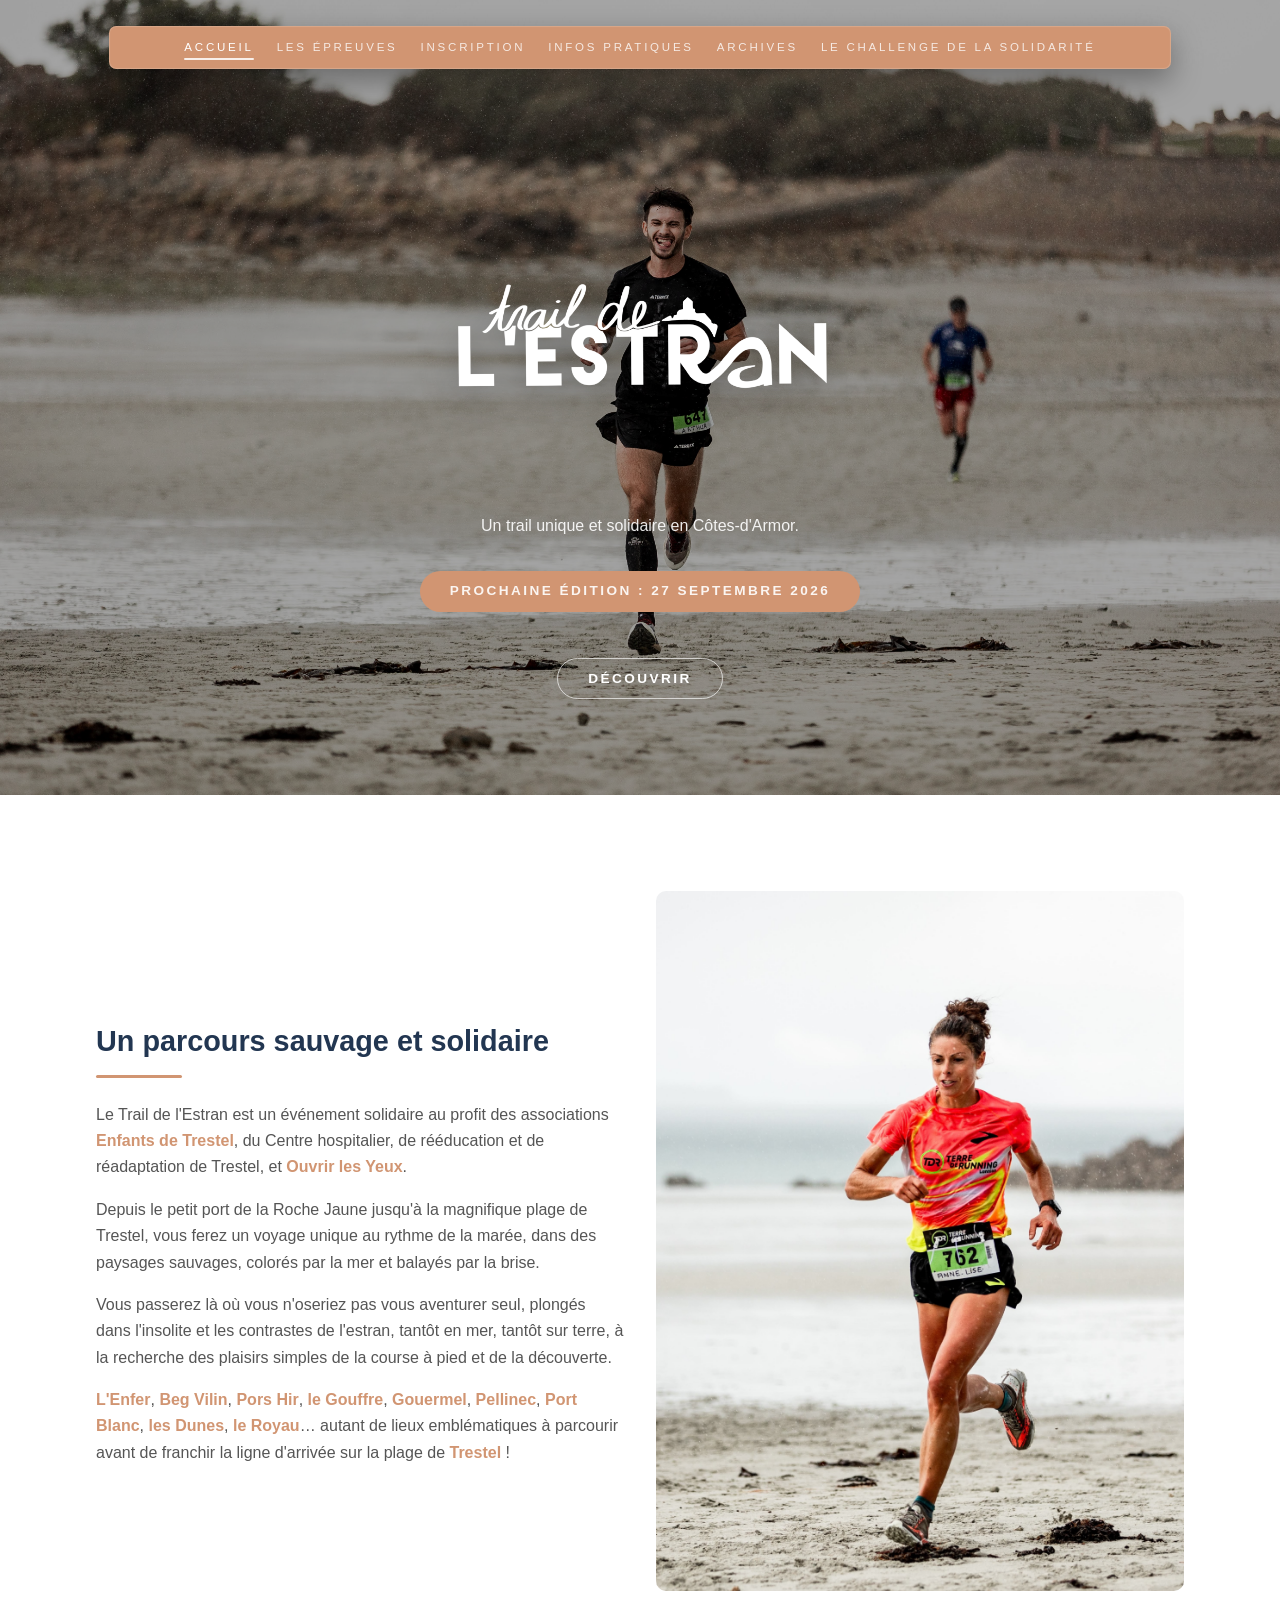
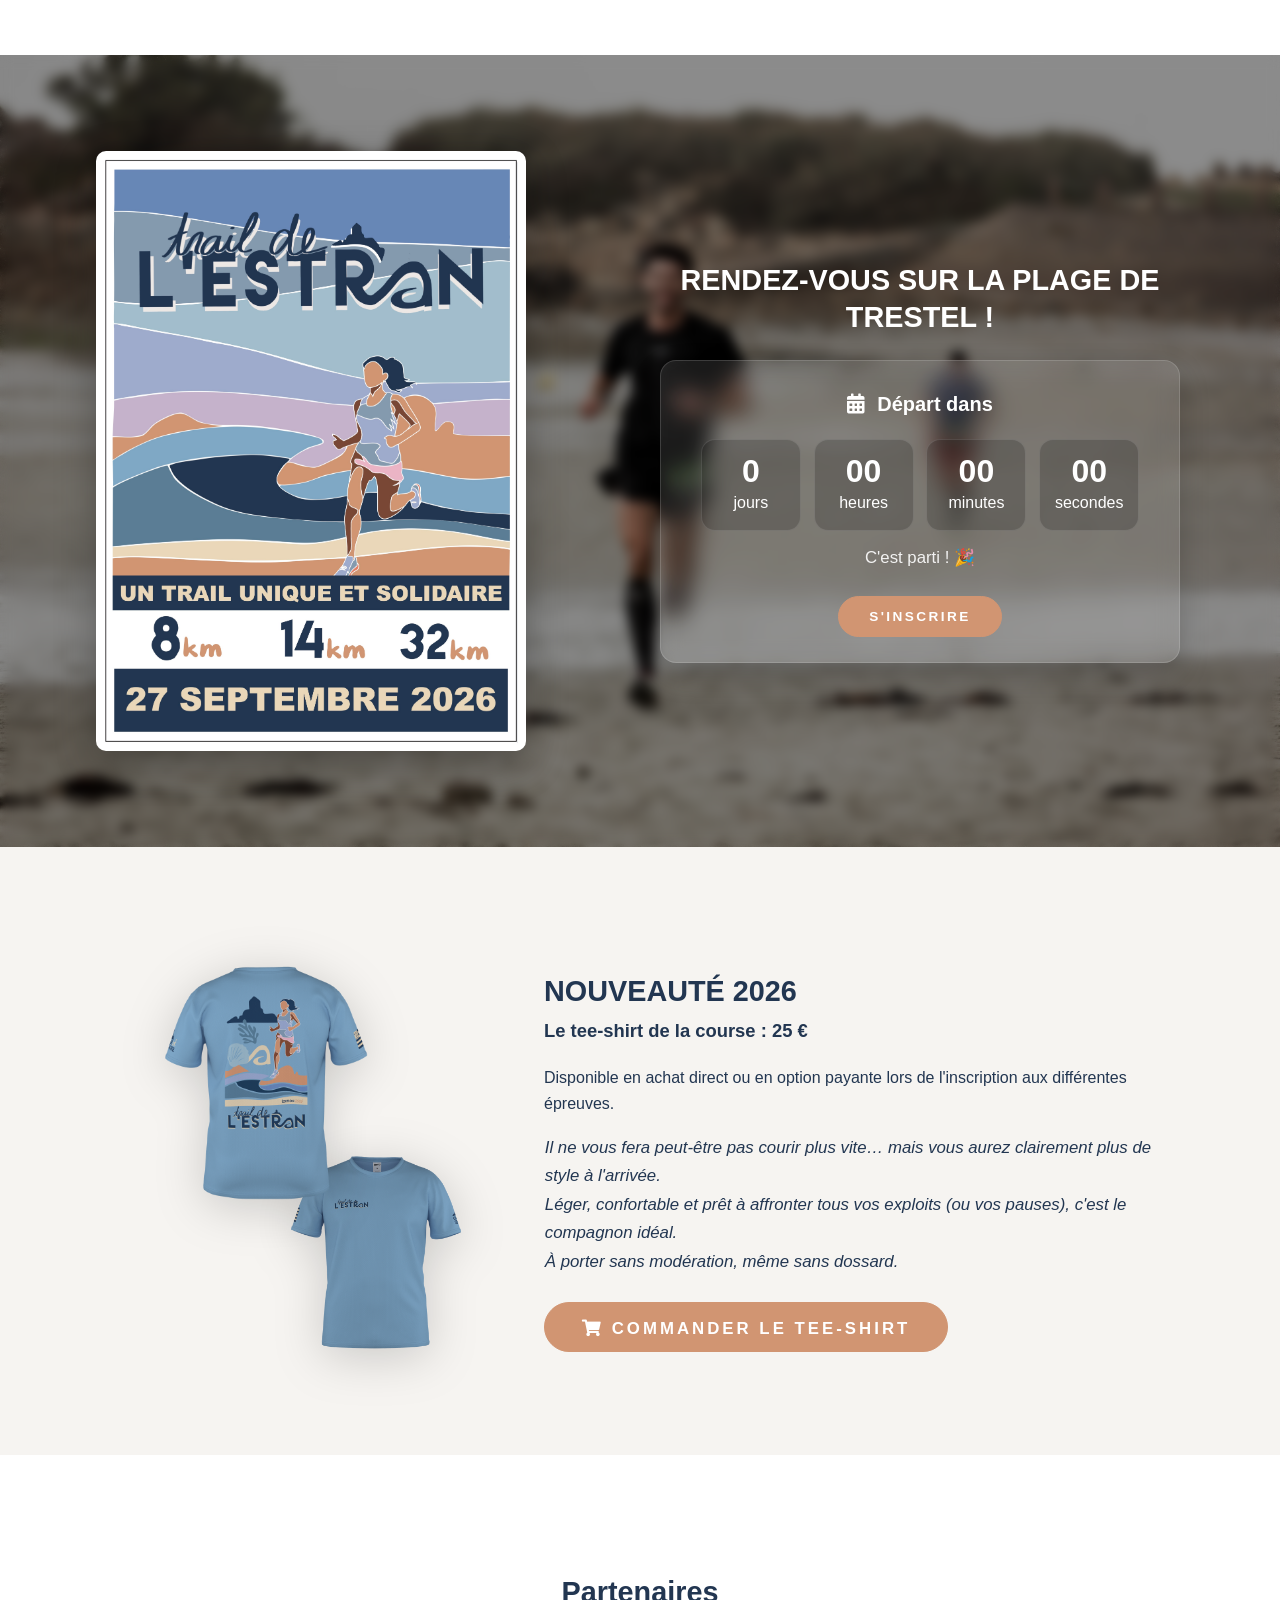
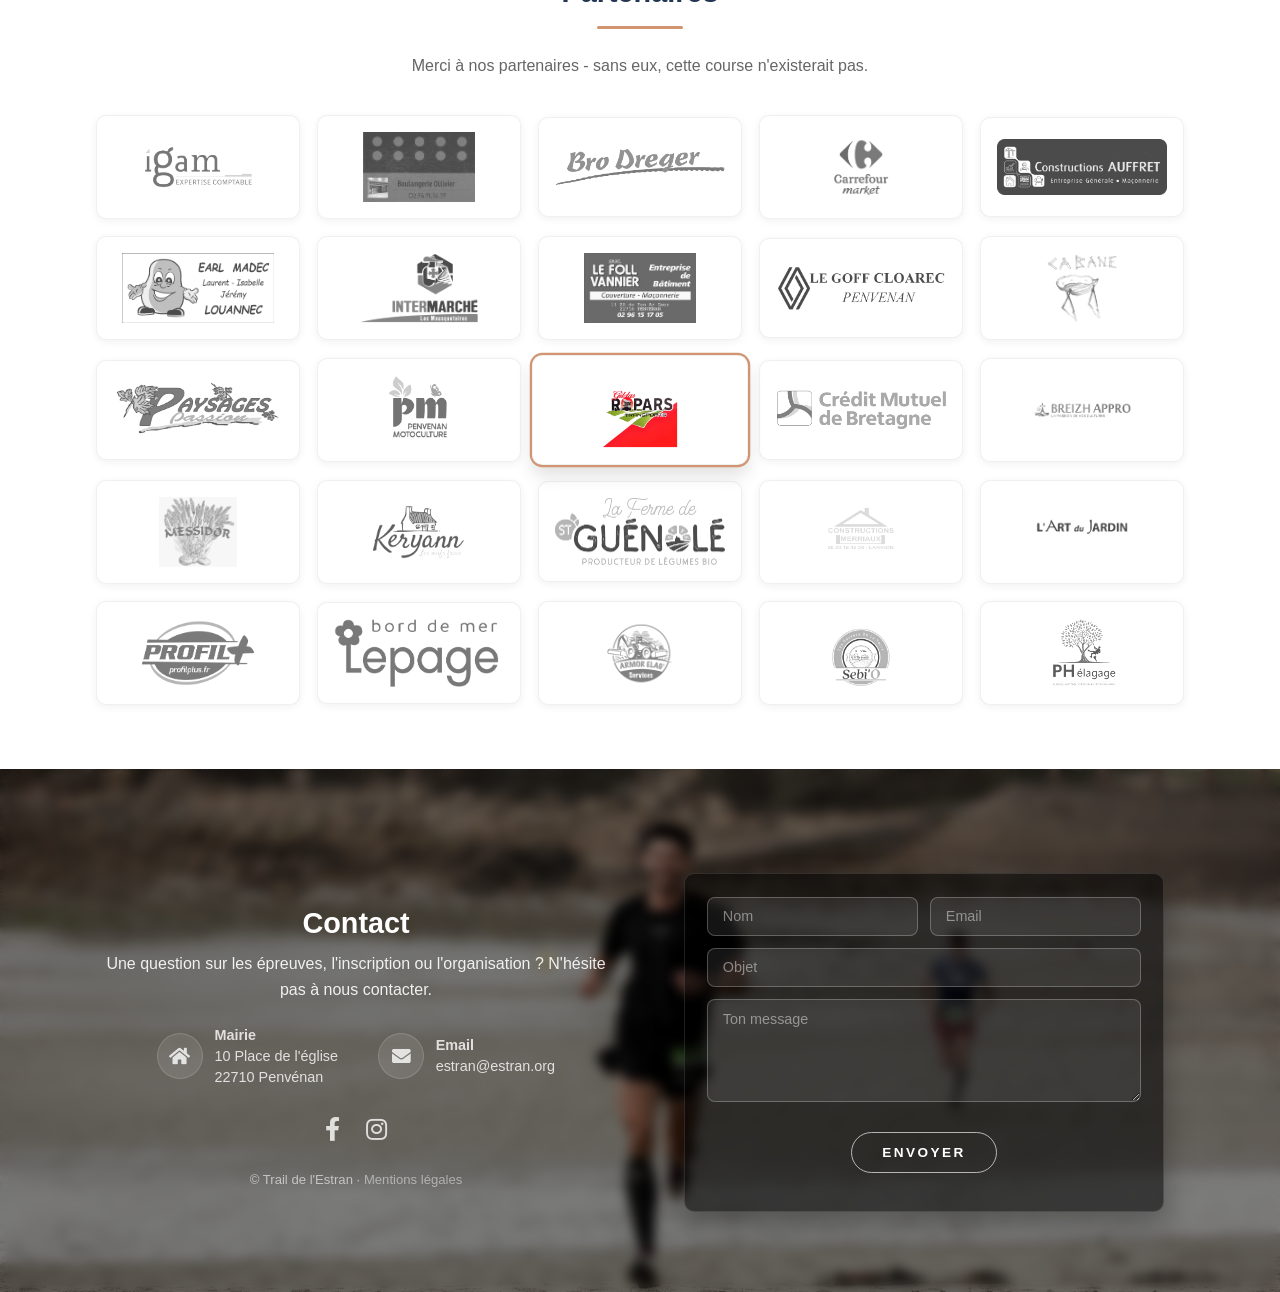
==== commit 9f73fcba: "v2" ====
--- a/index.html
+++ b/index.html
@@ -37,7 +37,6 @@
     <div class="container">
       <div class="row">
         <div class="col-6">
-          <img src="images/LOGO ESTRAN.png" alt="Trail de l'Estran" class="section-logo">
           <h2>Un parcours sauvage et solidaire</h2>
           <p>
             Le Trail de l'Estran est un événement solidaire au profit des associations
@@ -115,13 +114,13 @@
       <div class="tshirt-layout">
         <div class="tshirt-images">
           <img src="images/Trail_Estran_Tshirt_Back.png" alt="Tee-shirt Trail de l'Estran – Face arrière"
+            class="tshirt-img tshirt-front">
+          <img src="images/Trail_Estran_Tshirt_Front.png" alt="Tee-shirt Trail de l'Estran – Face avant"
             class="tshirt-img tshirt-back">
-          <img src="images/Trail_Estran_Tshirt_Front.png" alt="Tee-shirt Trail de l'Estran – Face avant"
-            class="tshirt-img tshirt-front">
         </div>
         <div class="tshirt-info">
           <h2>Nouveauté 2026</h2>
-          <p class="tshirt-subtitle">Le tee-shirt de la course — 25&nbsp;€</p>
+          <p class="tshirt-subtitle">Le tee-shirt de la course : 25&nbsp;€</p>
           <p>
             Disponible en achat direct ou en option payante lors de l'inscription
             aux différentes épreuves.
--- a/css/style.css
+++ b/css/style.css
@@ -389,7 +389,7 @@
   padding: 0 4em;
   margin: 0;
   list-style: none;
-  background: transparent;
+  background: rgba(0, 0, 0, 0.35);
   box-shadow:
     inset 0 0 1px 1px rgba(255, 255, 255, 0.25),
     0 12px 30px rgba(0, 0, 0, 0.3);
@@ -632,7 +632,7 @@
 }
 
 .section-parcours img {
-  max-height: 600px;
+  max-height: 700px;
   width: 100%;
   object-fit: cover;
 }
@@ -834,7 +834,8 @@
 
 .section-tshirt {
   padding: 4em 0;
-  background: var(--sand);
+  background: var(--bg-sand);
+  color: var(--deep);
 }
 .tshirt-layout {
   display: flex;
@@ -882,12 +883,17 @@
 }
 .tshirt-pitch {
   font-style: italic;
-  color: #555;
+  color: var(--deep);
   line-height: 1.7;
   margin-bottom: 1.5em;
 }
 .tshirt-info .button {
   font-size: 1.05em;
+}
+
+.section-tshirt .tshirt-pitch,
+.section-tshirt p {
+  color: var(--deep);
 }
 
 /* ==============================
@@ -1047,7 +1053,7 @@
   color: #fff;
   background-image: url("../images/Les épreuves.jpg");
   background-size: cover;
-  background-position: center;
+  background-position: center 30%;
   background-attachment: scroll;
 }
 .epreuves-hero::before {
@@ -1483,8 +1489,9 @@
   color: #fff;
   background-image: url("../images/header-estran.jpg");
   background-size: cover;
-  background-position: center;
+  background-position: center 40%;
   background-attachment: scroll;
+  min-height: 45vh;
 }
 /* Page-specific hero backgrounds */
 body[data-page="infos"] .page-hero {
@@ -1492,12 +1499,15 @@
 }
 body[data-page="archives"] .page-hero {
   background-image: url("../images/Archives.jpg");
+  background-position: center 70%;
 }
 body[data-page="solidarite"] .page-hero {
   background-image: url("../images/Challenge.jpg");
+  background-position: center 30%;
 }
 body[data-page="inscription"] .page-hero {
   background-image: url("../images/Les épreuves 2.jpg");
+  background-position: center 30%;
 }
 .page-hero::before {
   content: "";
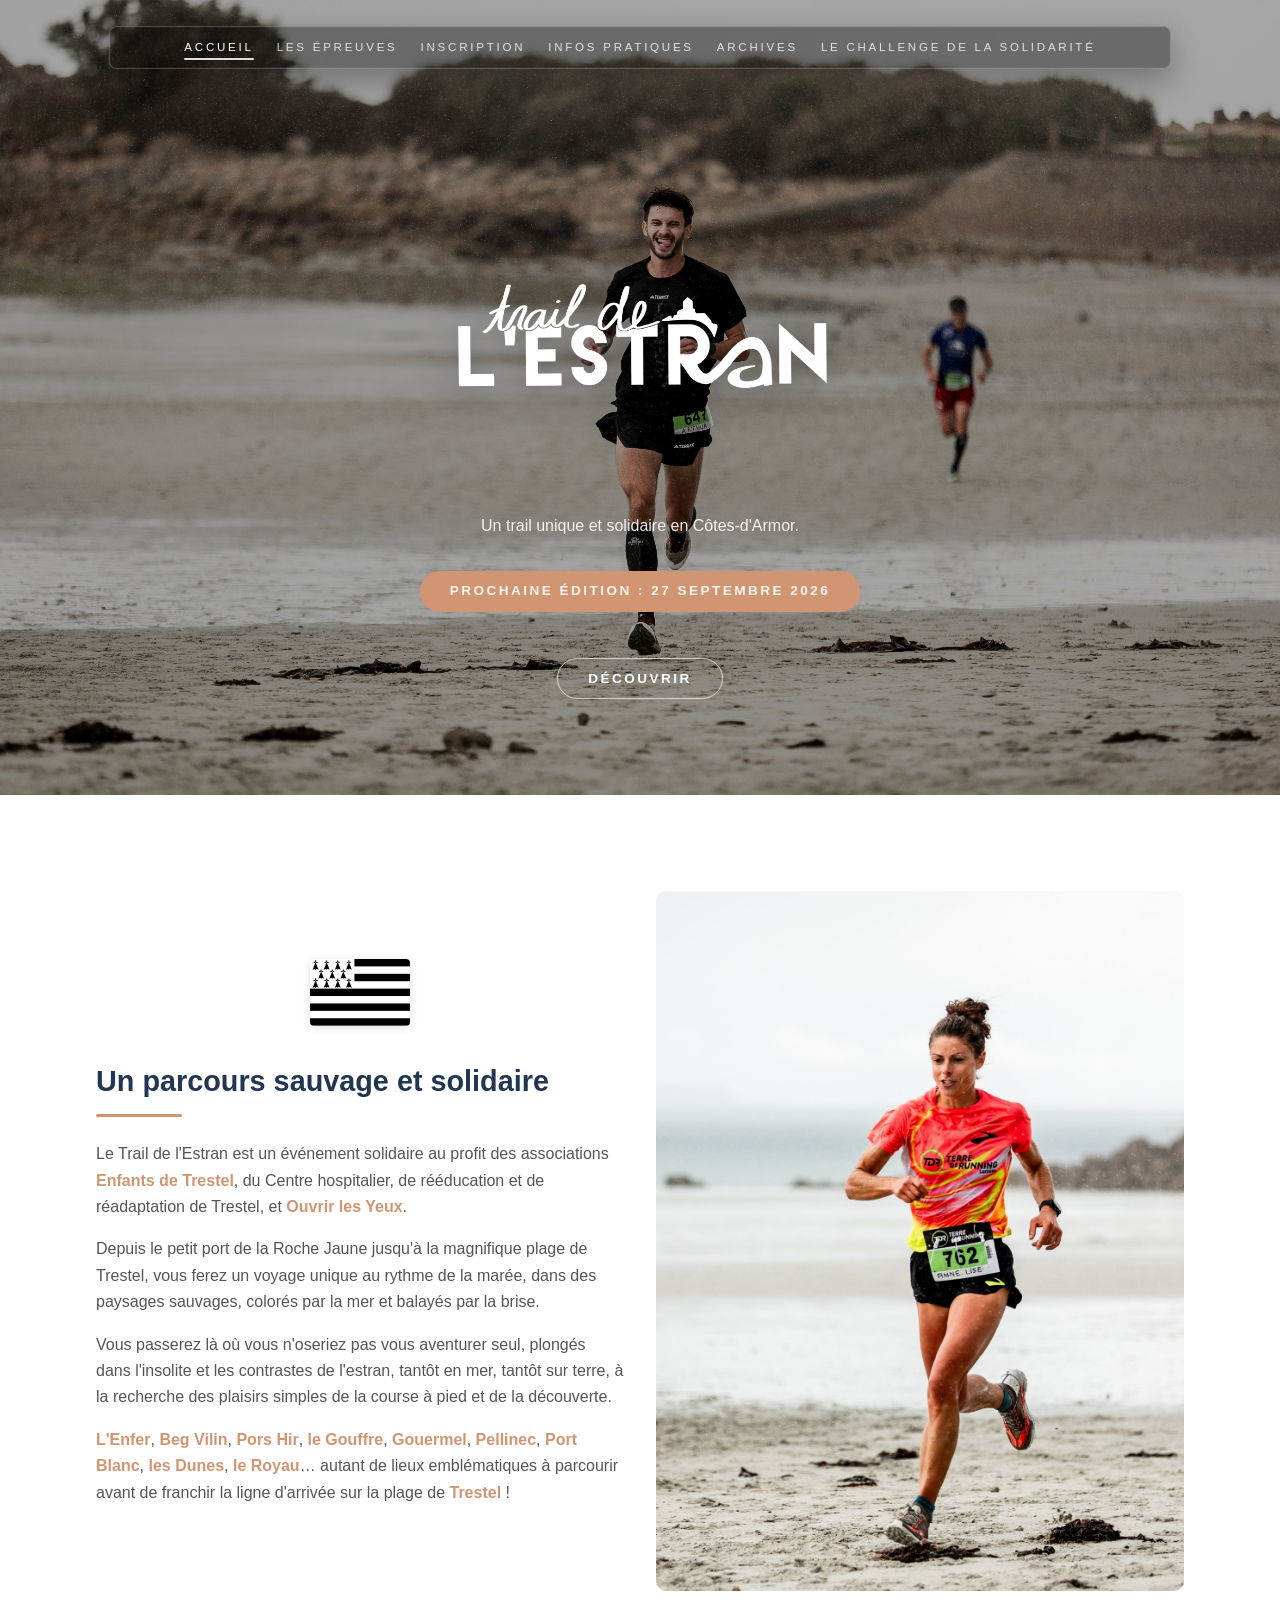
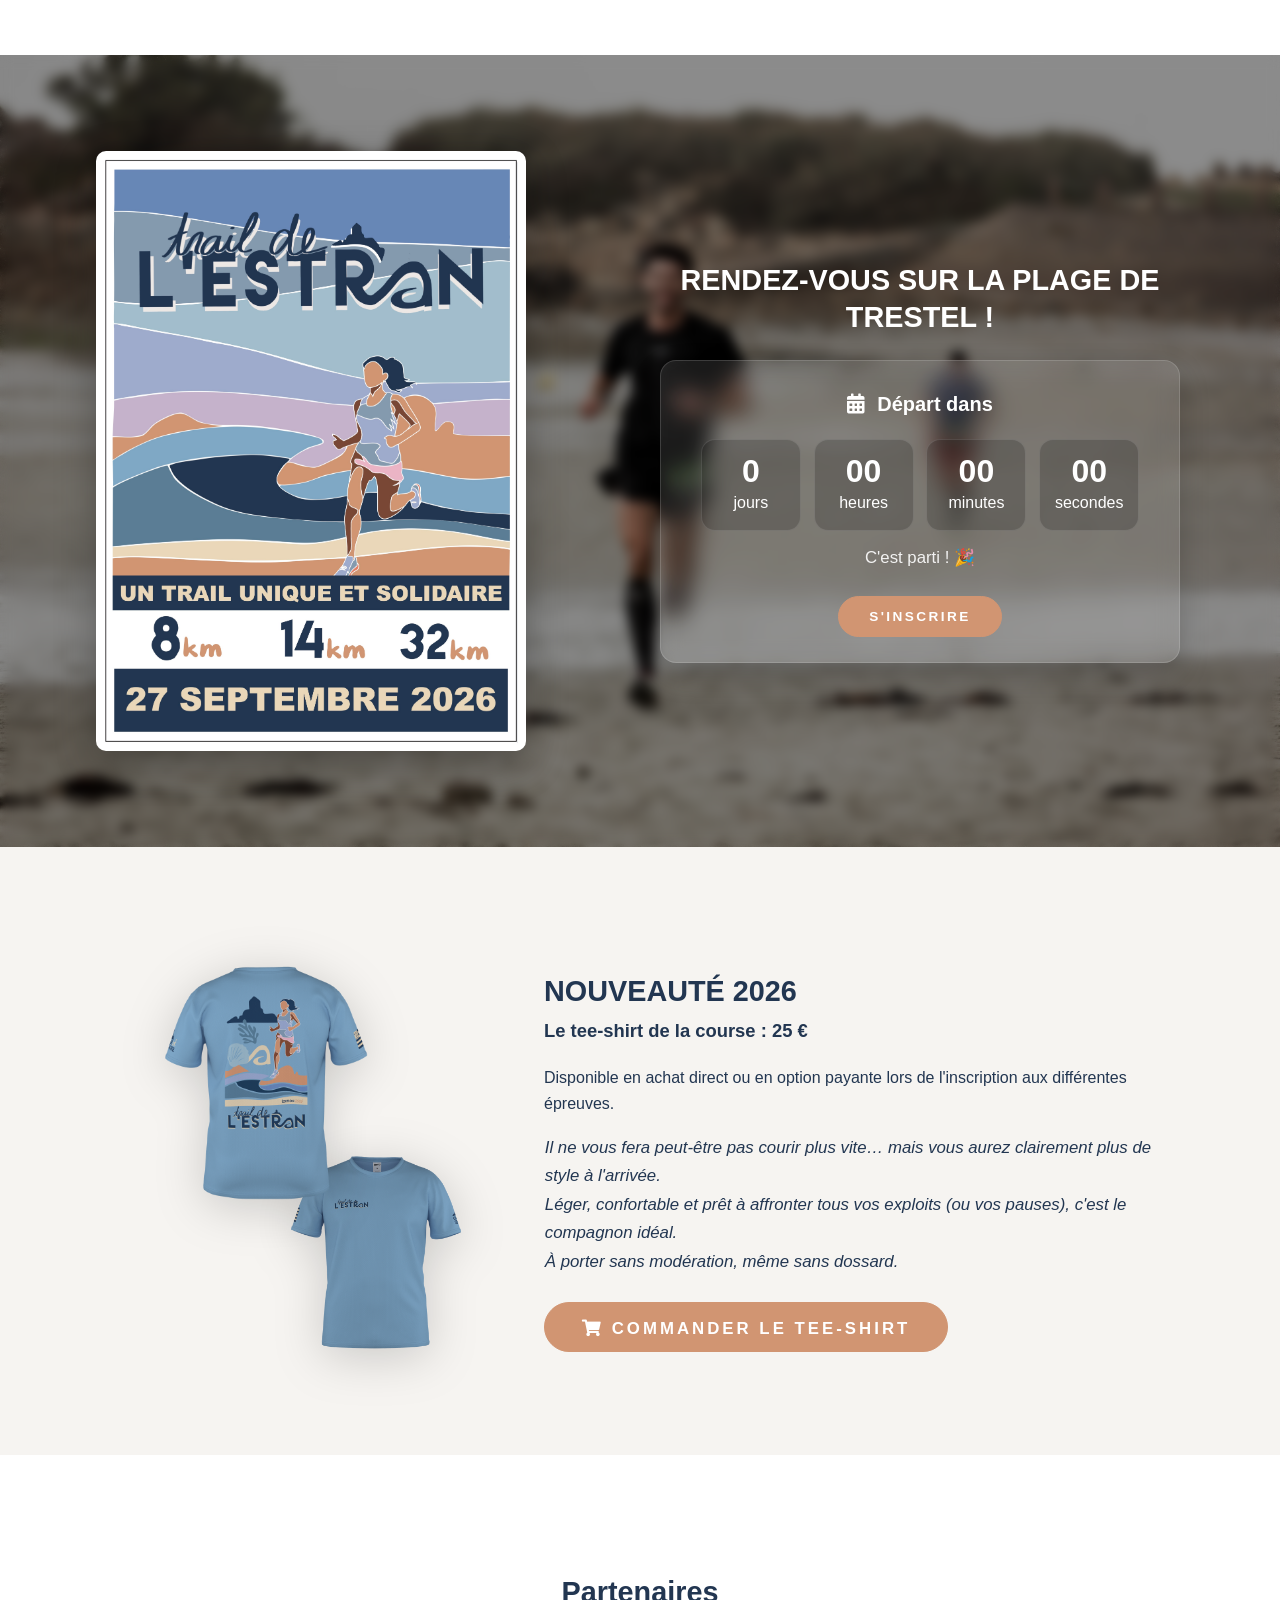
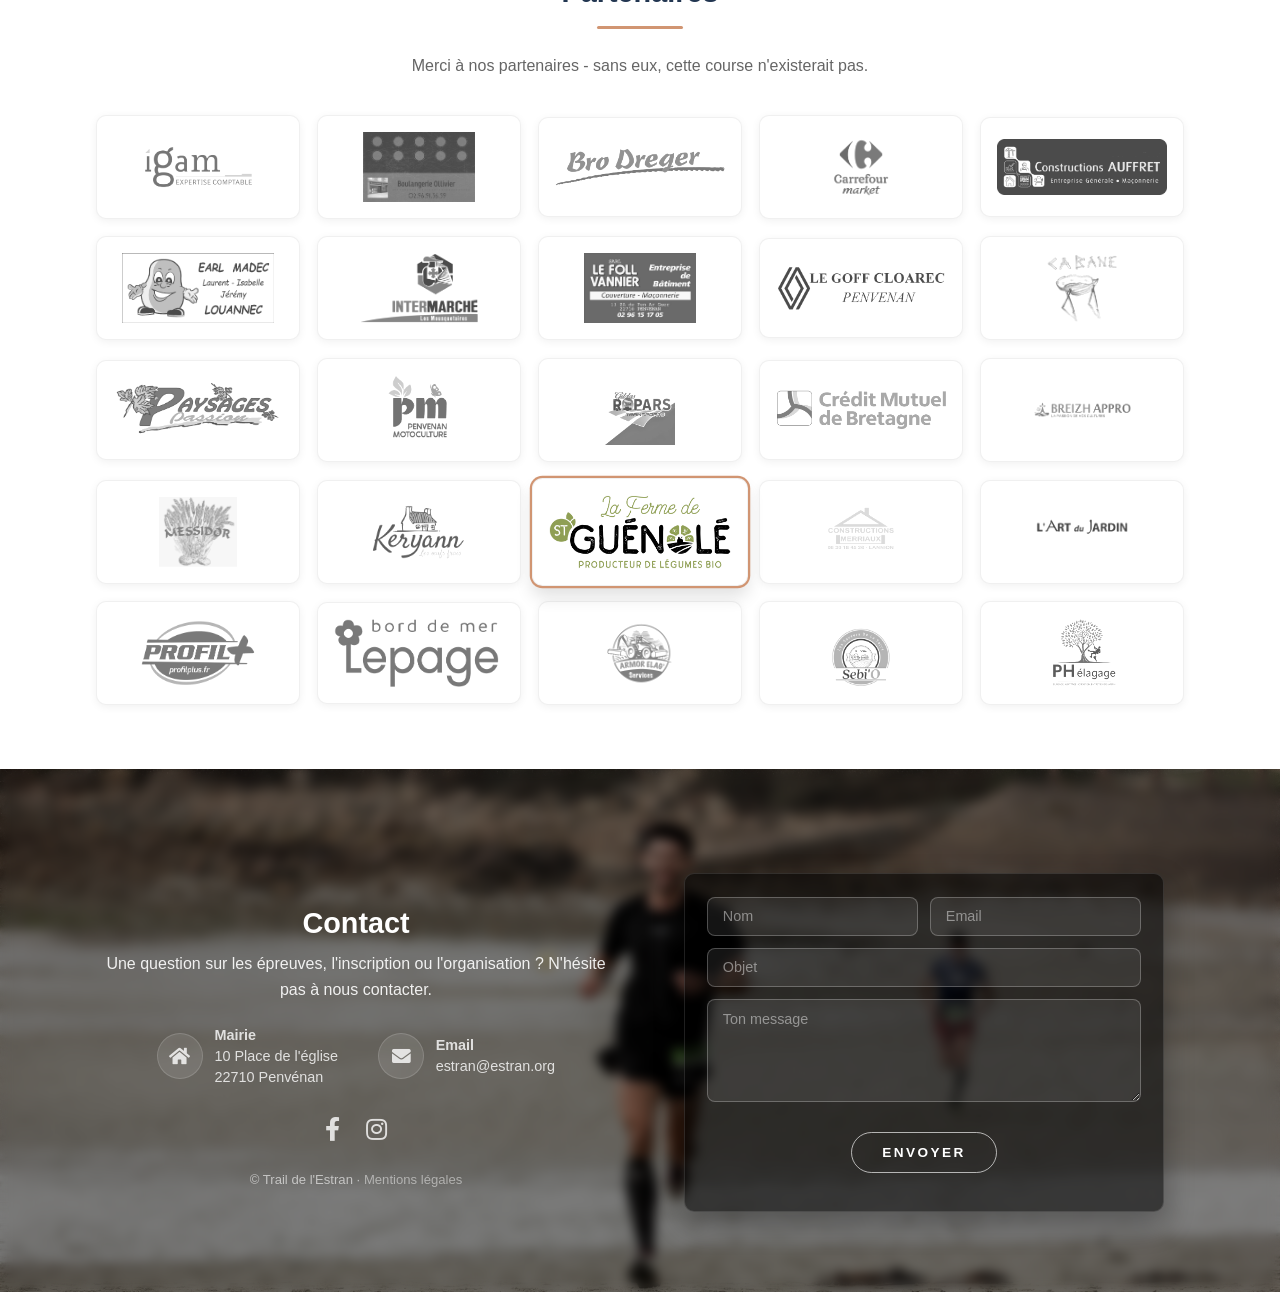
==== commit 77a3d381: "v2" ====
--- a/index.html
+++ b/index.html
@@ -37,6 +37,31 @@
     <div class="container">
       <div class="row">
         <div class="col-6">
+          <svg xmlns="http://www.w3.org/2000/svg" xmlns:xlink="http://www.w3.org/1999/xlink" viewBox="0 0 1350 900"
+            class="section-flag" aria-label="Drapeau breton" role="img">
+            <rect width="1350" height="900" fill="#fff" />
+            <rect x="600" width="1350" height="100" fill="#000" />
+            <rect x="600" y="200" width="1350" height="100" fill="#000" />
+            <rect y="400" width="1350" height="100" fill="#000" />
+            <rect y="600" width="1350" height="100" fill="#000" />
+            <rect y="800" width="1350" height="100" fill="#000" />
+            <use xlink:href="#erm" x="-225" y="-122.5" />
+            <use xlink:href="#erm" x="-75" y="-122.5" />
+            <use xlink:href="#erm" x="75" y="-122.5" />
+            <use xlink:href="#erm" x="225" y="-122.5" />
+            <use xlink:href="#erm" x="-150" />
+            <g id="erm" fill="#000">
+              <use xlink:href="#s" transform="rotate(-90 300,167.5)" />
+              <path id="s" d="M 300,167.5 l -9,-13.5 l 9,-22.5 l 9,22.5 z" />
+              <use xlink:href="#s" transform="rotate(90 300,167.5)" />
+              <path d="M 300,167.5 l 40.5,99 l -31.5,-13.5 l -9,18 l -9,-18 l -31.5,13.5 z" />
+            </g>
+            <use xlink:href="#erm" x="150" />
+            <use xlink:href="#erm" x="-225" y="122.5" />
+            <use xlink:href="#erm" x="-75" y="122.5" />
+            <use xlink:href="#erm" x="75" y="122.5" />
+            <use xlink:href="#erm" x="225" y="122.5" />
+          </svg>
           <h2>Un parcours sauvage et solidaire</h2>
           <p>
             Le Trail de l'Estran est un événement solidaire au profit des associations
--- a/css/style.css
+++ b/css/style.css
@@ -374,6 +374,27 @@
    6. NAV
    ============================== */
 
+.page-logo-link {
+  position: fixed;
+  top: 0.5em;
+  left: 40px !important;
+  z-index: 1001;
+  display: inline-block;
+  line-height: 0;
+  padding: 0;
+  font-size: 0;
+}
+.page-logo {
+  width: 150px;
+  height: auto;
+  filter: brightness(0) invert(1) drop-shadow(0 2px 8px rgba(0, 0, 0, 0.3));
+  opacity: 0.95;
+  transition: opacity 0.3s ease;
+}
+.page-logo:hover {
+  opacity: 1;
+}
+
 #nav {
   position: fixed;
   top: 1.6em;
@@ -644,6 +665,15 @@
   margin-bottom: 0.3em;
 }
 
+.section-flag {
+  display: block;
+  width: 100px;
+  height: auto;
+  margin: 0 auto 0.8em auto;
+  border-radius: 4px;
+  box-shadow: 0 2px 8px rgba(0, 0, 0, 0.12);
+}
+
 /* ==============================
    9. SECTION TWO (countdown)
    ============================== */
@@ -2552,7 +2582,13 @@
   body {
     font-size: 15px;
   }
-
+  .page-logo-link {
+    top: 0.5em;
+    left: 2.5em;
+  }
+  .page-logo {
+    width: 80px;
+  }
   /* Hamburger visible */
   .nav-toggle {
     display: block;
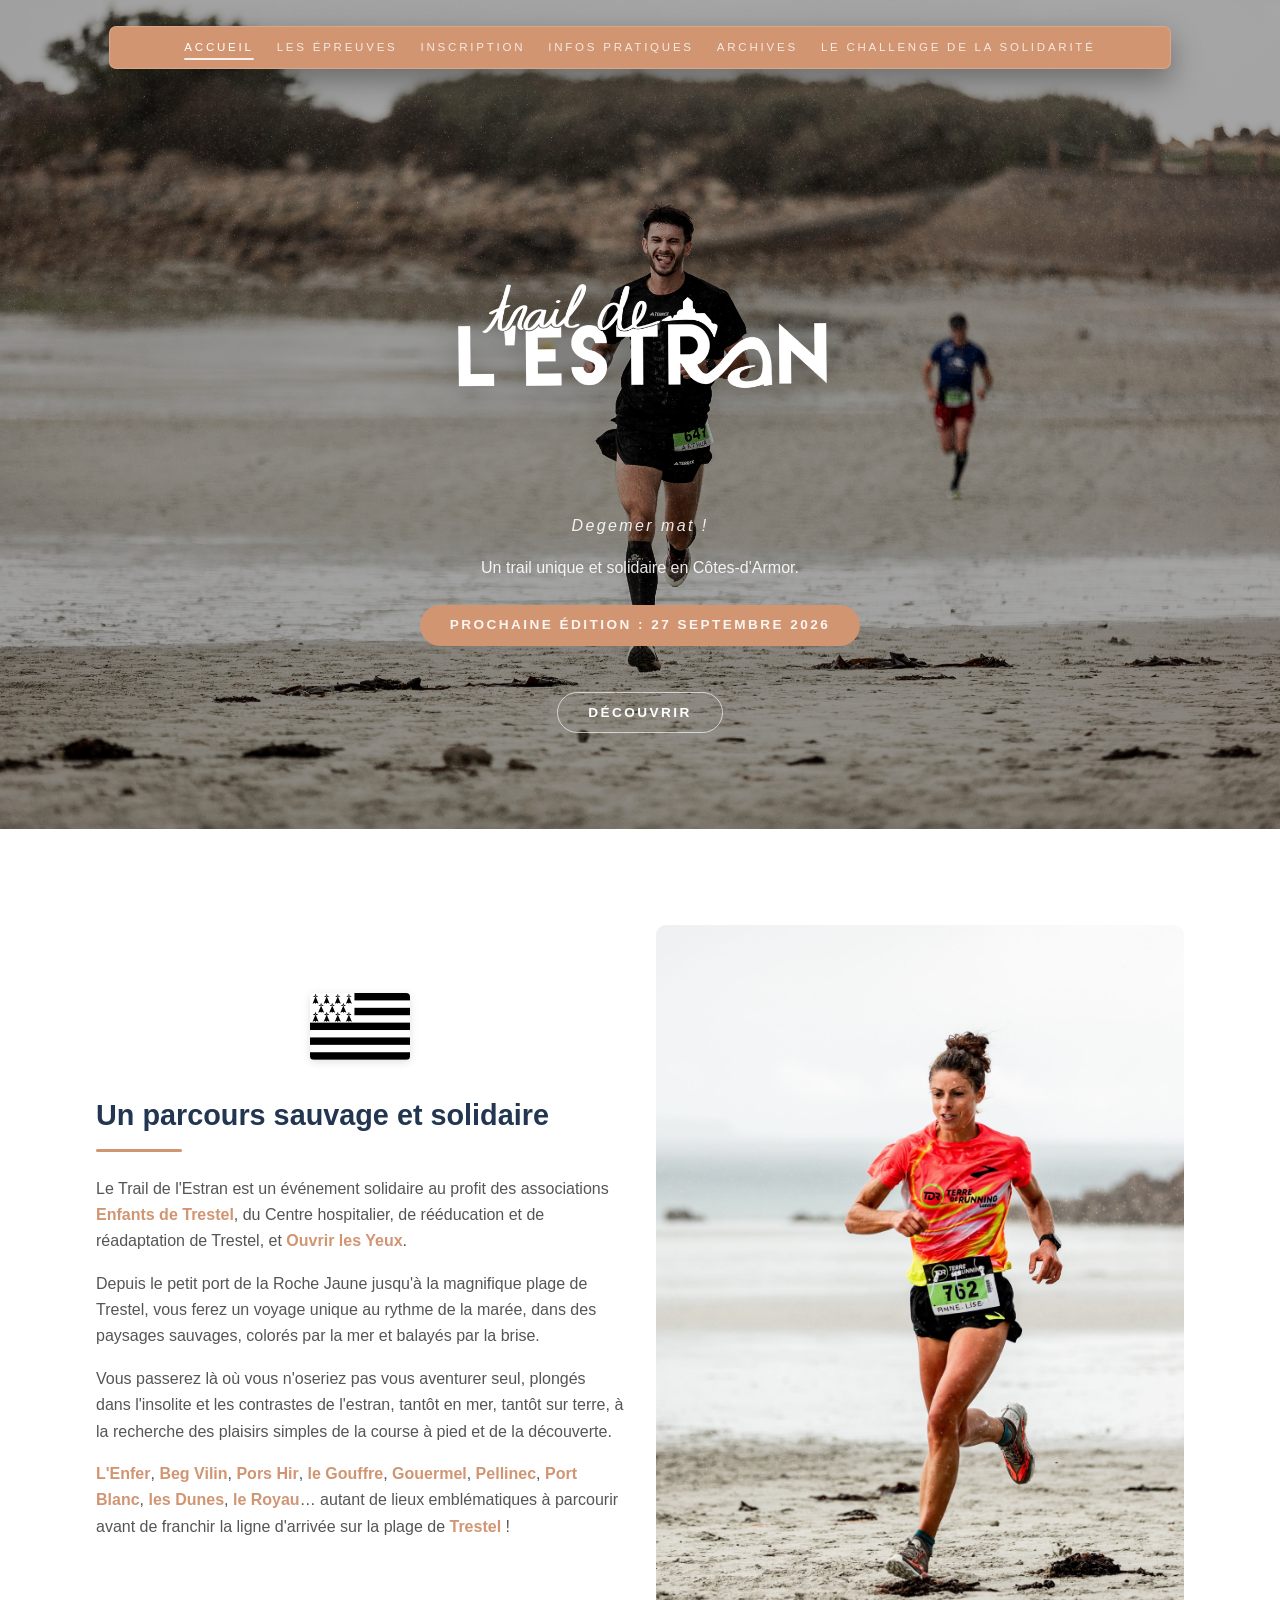
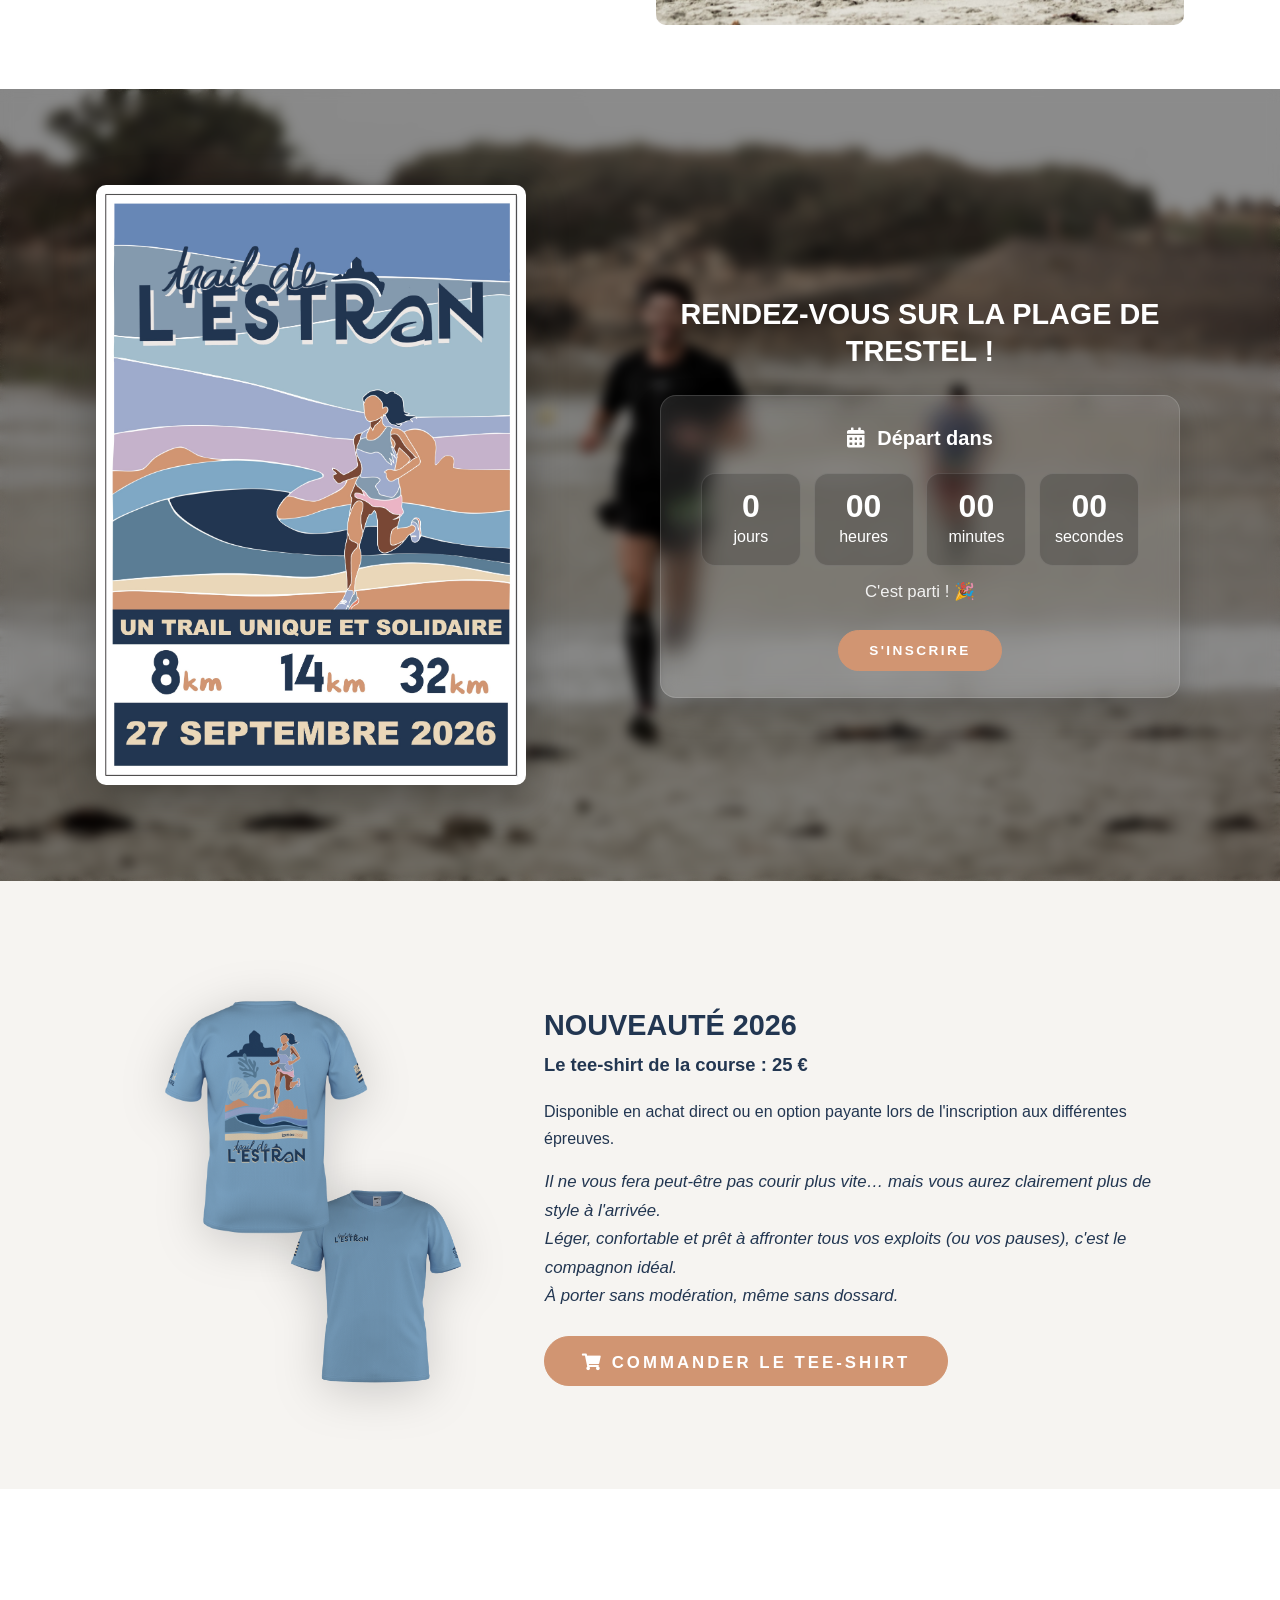
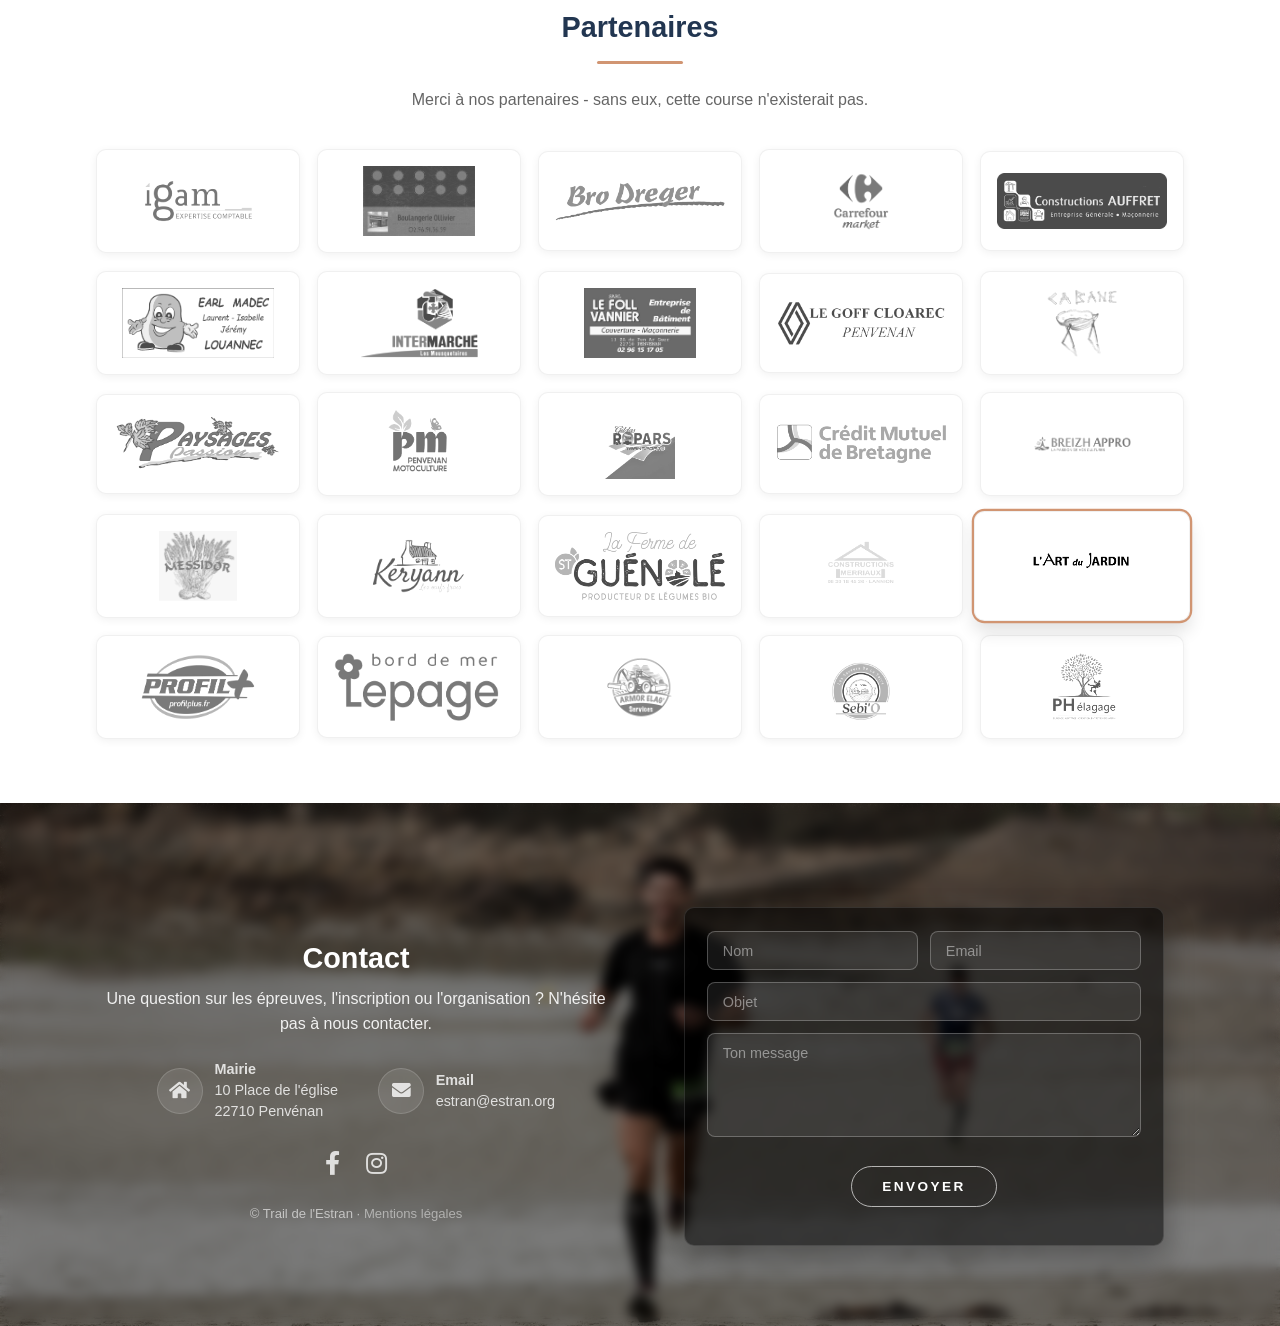
==== commit 4b5cc99d: "v2" ====
--- a/index.html
+++ b/index.html
@@ -21,6 +21,7 @@
       <div class="header-badge">
         <img src="images/LOGO ESTRAN.png" alt="Trail de l'Estran" class="header-logo">
       </div>
+      <p style="text-align: center; font-style: italic; letter-spacing: 0.15em; opacity: 1;">Degemer mat !</p>
       <p style="text-align: center;">Un trail unique et solidaire en Côtes-d'Armor.</p>
       <p class="edition-date">
         Prochaine édition :
--- a/css/style.css
+++ b/css/style.css
@@ -572,9 +572,10 @@
   display: inline-flex;
   flex-direction: column;
   align-items: center;
-  gap: 0.6em;
-  margin-bottom: 0.3em;
-}
+  gap: 0.2em;
+  margin-bottom: -5em;
+}
+
 /* Logo header */
 .header-logo {
   max-width: 580px;
@@ -608,7 +609,7 @@
 /* Date pill — même style que .button */
 .edition-date {
   display: inline-block;
-  margin: 1.2em 0 1.6em 0;
+  margin: 0.6em 0 1.6em 0;
   font-weight: 700;
   font-size: 0.85em;
   letter-spacing: 0.18em;
